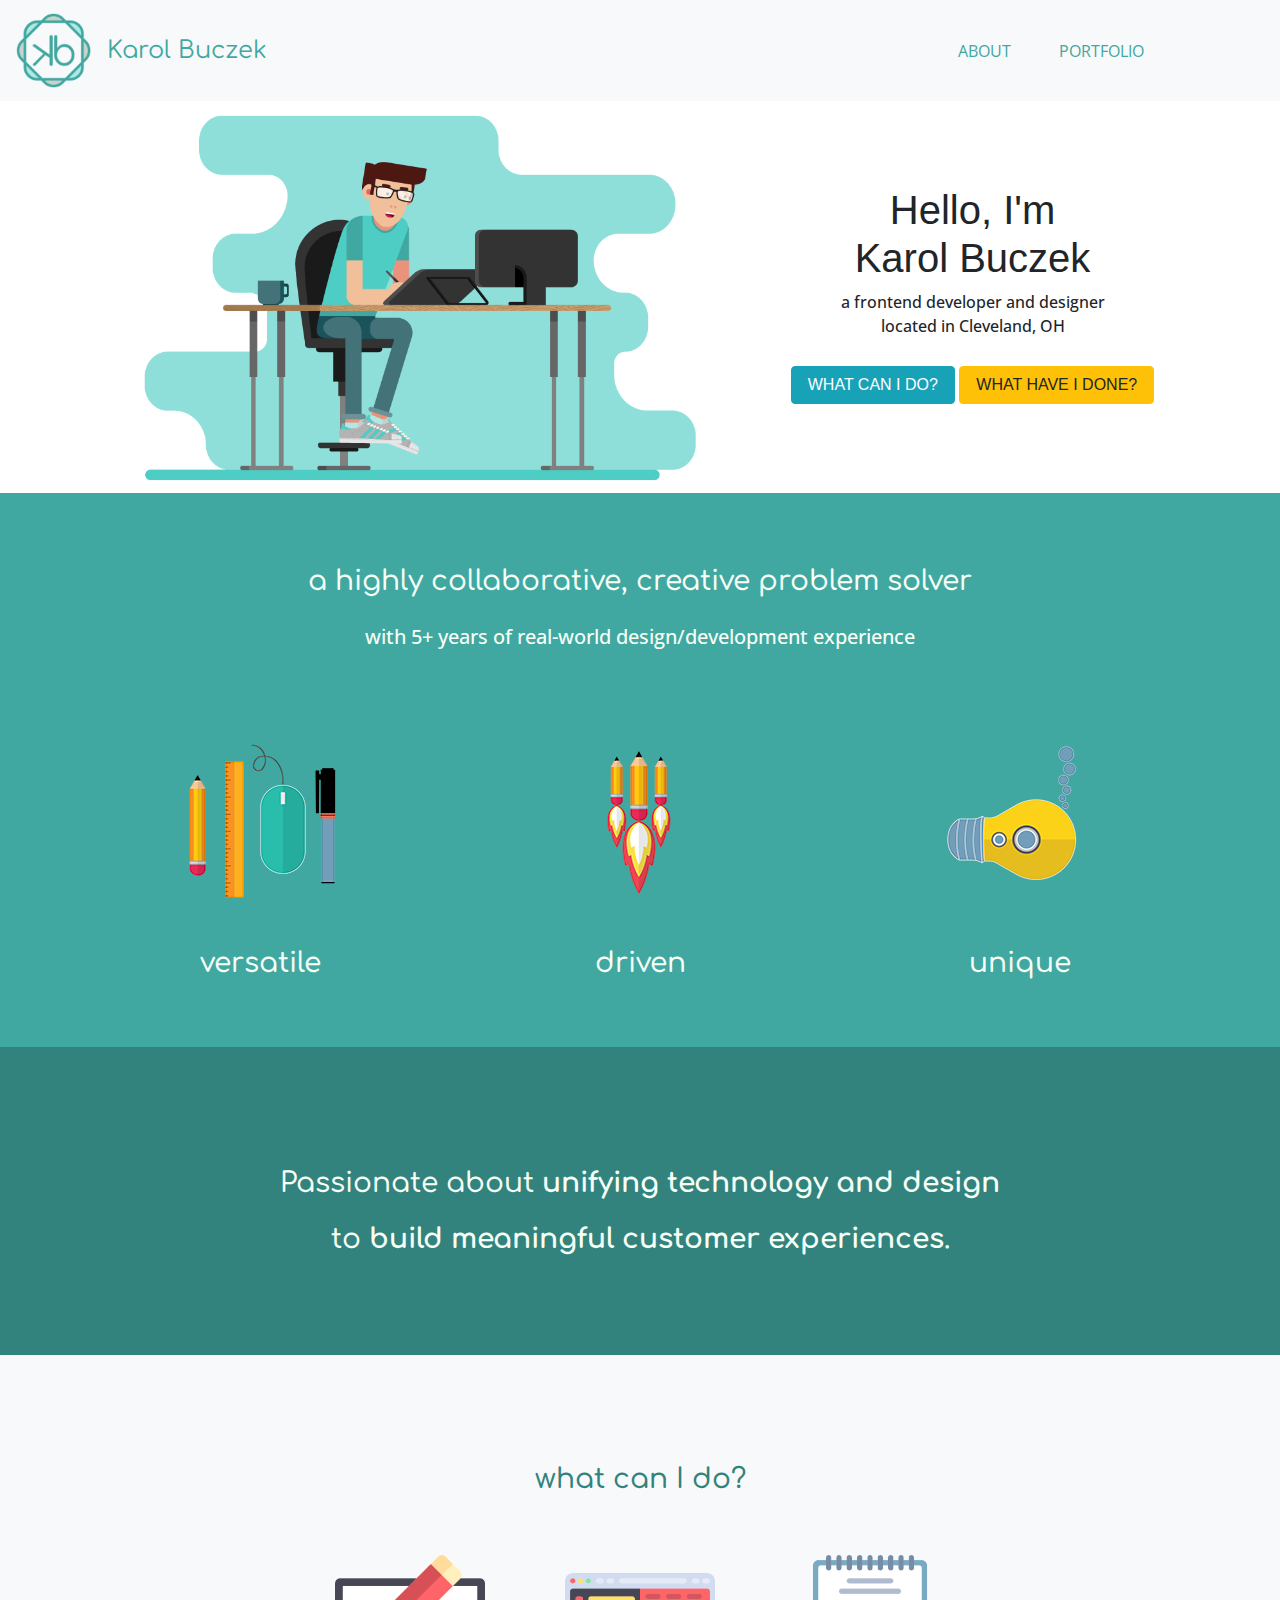
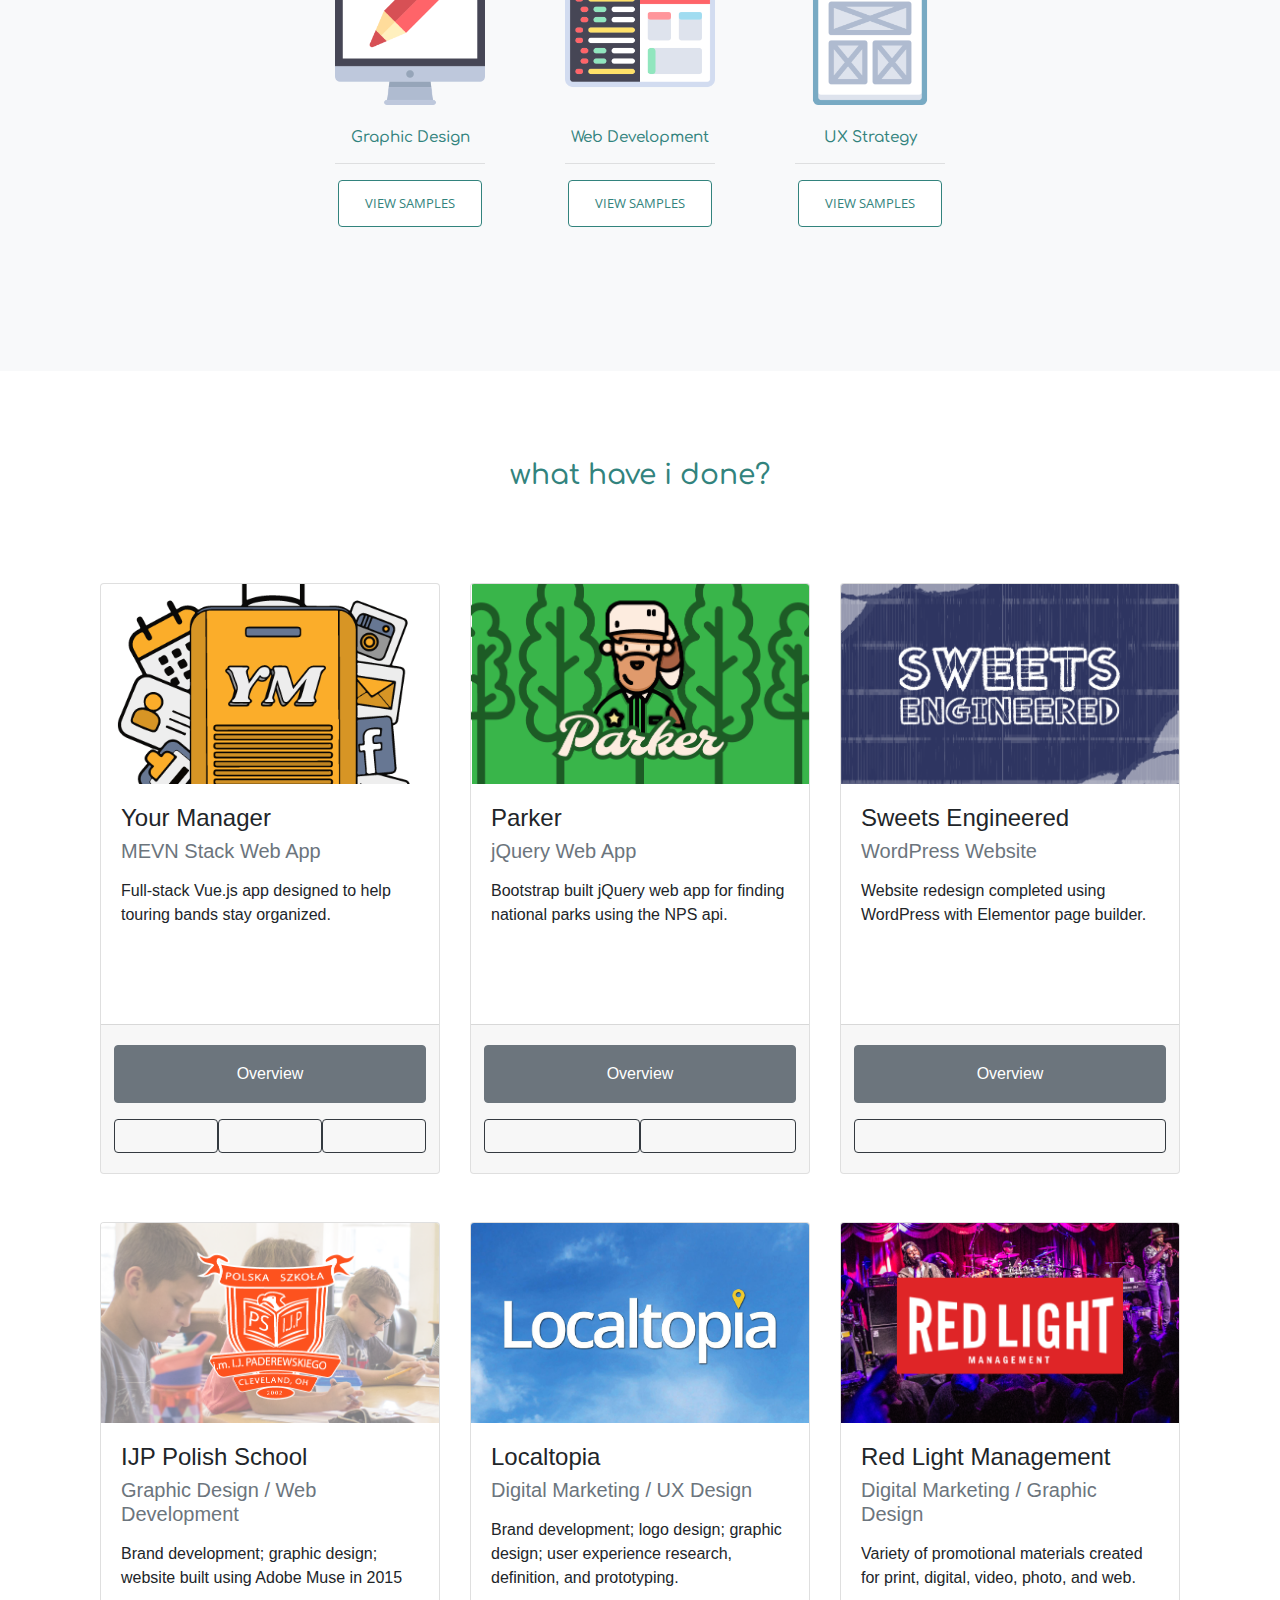
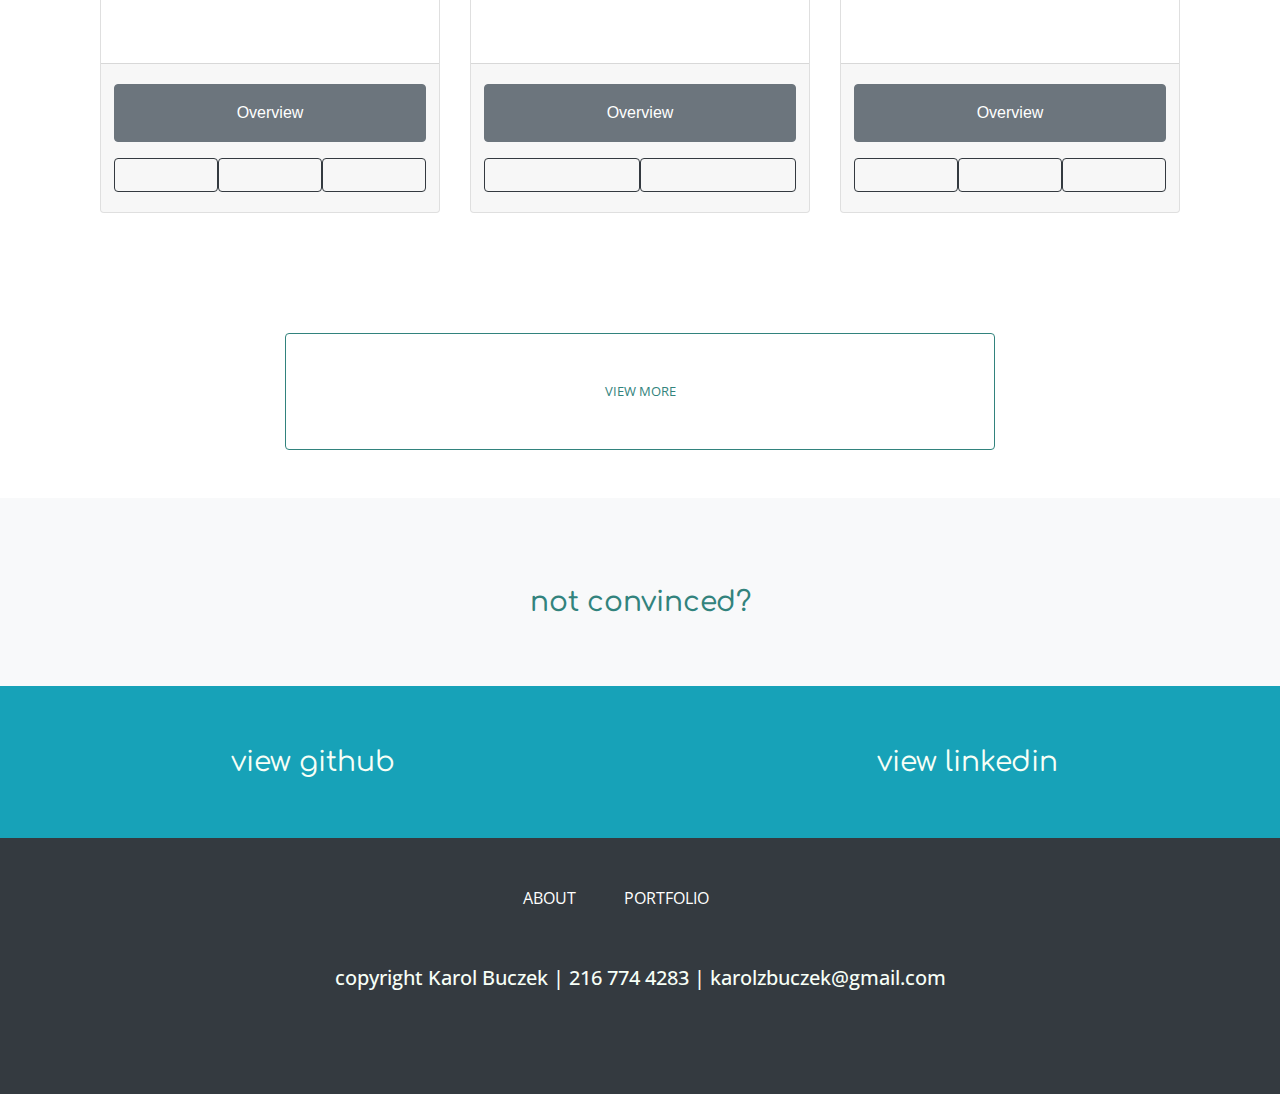
==== index.html @ af19a7b4 "fix-nav-links" ====
<!DOCTYPE html>
<html lang="en">

<head>
    <meta charset="UTF-8">
    <meta name="viewport" content="width=device-width, initial-scale=1.0">
    <meta http-equiv="X-UA-Compatible" content="ie=edge">
    <!-- Bootstrap -->
    <link rel="stylesheet" href="https://stackpath.bootstrapcdn.com/bootstrap/4.3.1/css/bootstrap.min.css">
    <!-- Google Fonts -->
    <link href="https://fonts.googleapis.com/css?family=Comfortaa|Open+Sans" rel="stylesheet">
    <!-- devicon -->
    <link rel="stylesheet" href="https://cdn.rawgit.com/konpa/devicon/df6431e323547add1b4cf45992913f15286456d3/devicon.min.css">
    <!-- fontawesome -->
    <link rel="stylesheet" href="https://use.fontawesome.com/releases/v5.7.2/css/all.css" integrity="sha384-fnmOCqbTlWIlj8LyTjo7mOUStjsKC4pOpQbqyi7RrhN7udi9RwhKkMHpvLbHG9Sr" crossorigin="anonymous">
    <!-- CSS -->
    <link rel="stylesheet" href="style.css">
    <title>Karol Buczek - Frontend Developer and Designer</title>
</head>

<body>

    <nav class="navbar navbar-expand-sm navbar-light bg-light sticky-top">
        <a href="#" class="navi-logo">
            <img class="navbar-brand" src="logo-square-200px.png" style="height:auto; width:75px" alt="Karol Buczek">
        </a>
        <a href="#" class="text-nav-name">Karol Buczek</a>
        <button class="navbar-toggler" type="button" data-toggle="collapse" data-target="#navbarNav" aria-controls="navbarNav"
            aria-expanded="false" aria-label="Toggle navigation">
            <span class="navbar-toggler-icon"></span>
        </button>
        <div class="collapse navbar-collapse" id="navbarNav">
            <ul class="navbar-nav ml-auto mr-4">
                <li class="navi-item">
                    <a class="navi-link" href="#about-hack">ABOUT</a>
                </li>
                <li class="navi-item">
                    <a class="navi-link" href="#portfolio">PORTFOLIO</a>
                </li>
                <!-- <li class="navi-item">
                    <p class="navi-link" data-toggle="modal" data-target="#resumeModal">RESUME</button>
                </li> -->
                <li class="navi-item">
                    <a class="navi-link" href="https://github.com/tallkarol?tab=repositories" target="_blank"><i class="fab fa-github"></i></a>
                </li>
                <li class="navi-item">
                    <a class="navi-link" href="https://www.linkedin.com/in/karolbuczek/" target="_blank"><i class="fab fa-linkedin"></i></a>
                </li>
            </ul>
        </p>
    </nav>

    <!--  -->
    <div class="container">
        <div class="row">
            <div class="col-lg-7 col-md-12 col-sm-12 my-auto">
                <img class="ml-5" src="kb-landing.png" style="height:auto; width:90%;" alt="Karol Buczek Frontend Developer Cleveland">
            </div>
            <div class="col-lg-5 col-md-12 col-sm-12 py-md-3 text-center my-auto">
                <h1 class="txt-comfortaa text-landing-heading">Hello, I'm<br>Karol Buczek</h1>
                <h2 class="text-landing-subheading" style="line-height: 1.5em">
                    a frontend developer and designer<br>located in Cleveland, OH
                </h2>
                <a href="#portfolio" class="btn my-1 px-3 btn-info">WHAT CAN I DO?</a>
                <a id="about-hack" href="#projects" class="btn my-1 px-3 btn-warning">WHAT HAVE I DONE?</a>
            </div>
        </div>
    </div>
    <section id="about">
        <h1 class="text-heading">a highly collaborative, creative problem solver</h1>
        <h2 class="text-subheading" style="color:#f7fff7">with 5+ years of real-world design/development experience</h2>
    </section>
    <section class="pb-5" style="background-color: #40a8a1">
        <div class="container">
            <div class="row">
                <div class="col-lg-4 col-md-6 col-sm-12 text-center">
                    <img src="assets-progressive/versatile.png" class="img-fluid" alt="">
                    <h1 class="text-heading">versatile</h1>
                </div>
                <div class="col-lg-4 col-md-6 col-sm-12 text-center">
                    <img src="assets-progressive/dynamic.png" class="img-fluid" alt="">
                    <h1 class="text-heading">driven</h1>
                </div>
                <div class="col-lg-4 col-md-6 col-sm-12 text-center">
                    <img src="assets-progressive/unique.png" class="img-fluid" alt="">
                    <h1 class="text-heading">unique</h1>
                </div>
            </div>
        </div>
    </section>
    <section id="unify-tech-solve-problems">
        <div class="col-12">
            <h2 class="text-heading" style="line-height: 2em">Passionate about <strong>unifying technology and design</strong><br>to <strong>build meaningful customer experiences</strong>.</h2>
        </div>
    </section>
    <section id="portfolio" class="bg-light">
        <div class="col-12 py-5">
            <h2 class="text-heading pt-5" style="color: #32837d">what can I do?</h2>
            <div class="row text-center mt-5">
                <div class="row mx-auto">
                    <!-- designCard start -->
                    <div class="col-md-4 col-sm-12 text-center mt-auto mb-5 pb-5">
                        <img class="image-col-2" src="icons/186224-web-design/png/computer.png" alt=""><br><br>
                        <h2 class="text-icon-heading" style="color:#32837D">Graphic Design</h2>
                        <hr class="line-under-icon">
                        <button type="button" class="btn button-dark-green" data-toggle="modal" data-target="#graphicDesignModal">
                            VIEW SAMPLES
                        </button>
                        <!-- modal start -->
                        <div class="modal fade" id="graphicDesignModal" tabindex="-1" role="dialog" aria-labelledby="graphicDesignModalTitle"
                            aria-hidden="true">
                            <div class="modal-dialog modal-dialog-centered modal-xl" style="width:100%" role="document">
                                <div class="modal-content">
                                    <nav class="sticky-top">
                                        <div class="modal-header bg-light">
                                            <h5 class="text-heading-modal-dark ml-auto" id="graphicDesignModalLongTitle">
                                                Graphic Design
                                            </h5>
                                            <button type="button" class="close ml-auto" data-dismiss="modal" aria-label="Close">
                                                <span aria-hidden="true">&times;</span>
                                            </button>
                                        </div>
                                    </nav>
                                    <div class="modal-body">
                                        <div class="container">
                                            <div class="row pb-3">
                                                <div class="col-12">
                                                    <h1 class="text-heading-dark">
                                                        Tools of Choice:
                                                    </h1>
                                                    <div class="card-group">
                                                        <div class="col-lg-2 col-md-4 col-sm-4 col-xs-4">
                                                            <img src="icons/050-photoshop.png"
                                                                alt="" class="img-fluid p-3">
                                                        </div>

                                                        <div class="col-lg-2 col-md-4 col-sm-4 col-xs-4">
                                                            <img src="icons/048-illustrator.png"
                                                                alt="" class="img-fluid p-3">
                                                        </div>

                                                        <div class="col-lg-2 col-md-4 col-sm-4 col-xs-4">
                                                            <img src="icons/047-indesign.png"
                                                                alt="" class="img-fluid p-3">
                                                        </div>

                                                        <div class="col-lg-2 col-md-4 col-sm-4 col-xs-4">
                                                            <img src="icons/049-lightroom.png"
                                                                alt="" class="img-fluid p-3">
                                                        </div>

                                                        <div class="col-lg-2 col-md-4 col-sm-4 col-xs-4">
                                                            <img src="icons/040-acrobat.png"
                                                                alt="" class="img-fluid p-3">
                                                        </div>

                                                        <div class="col-lg-2 col-md-4 col-sm-4 col-xs-4">
                                                            <img src="icons/041-muse.png"
                                                                alt="" class="img-fluid p-3">
                                                        </div>

                                                        <div class="col-lg-2 col-md-4 col-sm-4 col-xs-4">
                                                            <img src="icons/044-after-effects.png"
                                                                alt="" class="img-fluid p-3">
                                                        </div>

                                                        <div class="col-lg-2 col-md-4 col-sm-4 col-xs-4">
                                                            <img src="icons/045-premier.png"
                                                                alt="" class="img-fluid p-3">
                                                        </div>

                                                        <div class="col-lg-2 col-md-4 col-sm-4 col-xs-4 my-auto">
                                                            <img src="icons/wacom-logo.png" alt="" class="img-fluid p-3">
                                                        </div>

                                                        <div class="col-lg-2 col-md-4 col-sm-4 col-xs-4 my-auto">
                                                            <img
                                                                src="icons/cinema-4d.jpg" alt="" class="img-fluid p-3">
                                                        </div>

                                                        <div class="col-lg-2 col-md-4 col-sm-4 col-xs-4 my-auto">
                                                            <img
                                                                src="icons/ogp-logo.png" alt="" class="img-fluid p-3">
                                                        </div>

                                                    </div>
                                                </div>
                                            </div>
                                            <div class="row py-5">
                                                <div class="col-12">
                                                    <h1 class="text-heading-dark">Having Done</h1>
                                                </div>
                                                <div class="col-md-3 col-sm-3 col-xs-6">
                                                    <ul>
                                                        <li>logos</li>
                                                        <li>gig posters</li>
                                                    </ul>
                                                </div>
                                                <div class="col-md-3 col-sm-3 col-xs-6">
                                                    <ul>
                                                        <li>advertising</li>
                                                        <li>signage</li>
                                                    </ul>
                                                </div>
                                                <div class="col-md-3 col-sm-3 col-xs-6">
                                                    <ul>
                                                        <li>icons</li>
                                                        <li>characters</li>
                                                    </ul>
                                                </div>
                                                <div class="col-md-3 col-sm-3 col-xs-6">
                                                    <ul>
                                                        <li>artwork</li>
                                                        <li>merchandise</li>
                                                    </ul>
                                                </div>
                                            </div>
                                            <div class="row">
                                                <div class="col-12">
                                                    <a href="assets/comp/freelance-gig-posters-composition.png" target="_blank">
                                                            <img src="assets/comp/freelance-gig-posters-composition.png" style="width:100%">
                                                    </a>
                                                </div>
                                            </div>
                                            <div class="row">
                                                <div class="col-12">
                                                    <a href="assets/comp/rlm-rr-funksgiving-comp.png" target="_blank">
                                                        <img src="assets/comp/rlm-rr-funksgiving-comp.png" style="width:100%"
                                                            alt="">

                                                    </a>
                                                </div>
                                            </div>
                                            <div class="row">
                                                <div class="col-12">
                                                    <a href="assets/comp/freelance-flyers-composition.png" target="_blank">
                                                        <img src="assets/comp/freelance-flyers-composition.png" style="width:100%"
                                                            alt="">

                                                    </a>
                                                </div>
                                            </div>
                                            <div class="row">
                                                <div class="col-12">
                                                    <a href="assets/comp/localtopia-promo-comp.png" target="_blank">
                                                        <img src="assets/comp/localtopia-promo-comp.png" style="width:100%"
                                                            alt="">

                                                    </a>
                                                </div>
                                            </div>
                                            <div class="row">
                                                <div class="col-12">
                                                    <a href="assets/comp/ijp-flyers.png" target="_blank">
                                                        <img src="assets/comp/ijp-flyers.png" style="width:100%" alt="">
                                                    </div>

                                                    </a>
                                            </div>
                                            <div class="row">
                                                <div class="col-12">
                                                    <a href="assets/comp/ijp-fairytale.png" target="_blank">
                                                        <img src="assets/comp/ijp-fairytale.png" style="width:100%" alt="">
                                                    </div>

                                                    </a>
                                            </div>
                                            <div class="row">
                                                <div class="col-12">
                                                    <a href="assets/comp/ijp-night-at-zoo.png" target="_blank">
                                                        <img src="assets/comp/ijp-night-at-zoo.png" style="width:100%" alt="">
                                                    </div>

                                                    </a>
                                            </div>
                                            <div class="row">
                                                <div class="col-12">
                                                    <a href="assets/comp/rr-smm-gotsoultour.png" target="_blank">
                                                        <img src="assets/comp/rr-smm-gotsoultour.png" style="width:100%"
                                                            alt="">

                                                    </a>
                                                </div>
                                            </div>
                                            <div class="row">
                                                <div class="col-12">
                                                    <a href="assets/comp/freelance-logo-design-composition.png" target="_blank">
                                                        <img src="assets/comp/freelance-logo-design-composition.png" style="width:100%"
                                                            alt="">

                                                    </a>
                                                </div>
                                            </div>
                                        </div>
                                    </div>
                                    <div class="modal-footer">
                                        <button type="button" class="btn btn-block btn-danger" data-dismiss="modal">CLOSE</button>
                                    </div>
                                </div>
                            </div>
                        </div>
                        <!-- modal end -->
                    </div>
                    <!-- designCard end -->
                    <!-- webDevCard start -->
                    <div class="col-md-4 col-sm-12 text-center mt-auto mb-5 pb-5">
                        <img class="image-col-2" src="icons/186224-web-design/png/coding.png" alt=""><br><br>
                        <h2 class="text-icon-heading" style="color:#32837D">Web Development</h2>
                        <hr class="line-under-icon">
                        <button type="button" class="btn button-dark-green" data-toggle="modal" data-target="#webDevelopmentModal">
                            VIEW SAMPLES
                        </button>
                        <!-- modal start -->
                        <div class="modal fade" id="webDevelopmentModal" tabindex="-1" role="dialog" aria-labelledby="webDevelopmentModalTitle"
                            aria-hidden="true">
                            <div class="modal-dialog modal-dialog-centered modal-xl" style="width:100%" role="document">
                                <div class="modal-content">
                                    <nav class="sticky-top">
                                        <div class="modal-header bg-light">
                                            <h5 class="text-heading-modal-dark ml-auto" id="webDevelopmentModalLongTitle">
                                                Web Development
                                            </h5>
                                            <button type="button" class="close" data-dismiss="modal" aria-label="Close">
                                                <span aria-hidden="true">&times;</span>
                                            </button>
                                        </div>
                                    </nav>
                                    <div class="modal-body">
                                        <div class="container">
                                            <div class="row">
                                                <div class="col-12">
                                                    <h1 class="text-heading-dark">Experienced in:
                                                    </h1>
                                                    <div class="row py-3">
                                                        <div class="col-lg-1 col-md-0 col-sm-0">
                                                        </div>
                                                        <div class="col-lg-2 col-md-4 col-sm-4">
                                                            <svg viewBox="0 0 128 128" class="m-3">
                                                                <path fill="#E44D26" d="M19.037 113.876l-10.005-112.215h109.936l-10.016 112.198-45.019 12.48z"></path>
                                                                <path fill="#F16529" d="M64 116.8l36.378-10.086 8.559-95.878h-44.937z"></path>
                                                                <path fill="#EBEBEB" d="M64 52.455h-18.212l-1.258-14.094h19.47v-13.762h-34.511l.33 3.692 3.382 37.927h30.799zM64 88.198l-.061.017-15.327-4.14-.979-10.975h-13.817l1.928 21.609 28.193 7.826.063-.017z"></path>
                                                                <path fill="#fff" d="M63.952 52.455v13.763h16.947l-1.597 17.849-15.35 4.143v14.319l28.215-7.82.207-2.325 3.234-36.233.335-3.696h-3.708zM63.952 24.599v13.762h33.244l.276-3.092.628-6.978.329-3.692z"></path>
                                                            </svg>
                                                        </div>

                                                        <div class="col-lg-2 col-md-4 col-sm-4">
                                                            <svg viewBox="0 0 128 128" class="m-3">
                                                                <path fill="#1572B6" d="M18.814 114.123l-10.054-112.771h110.48l-10.064 112.754-45.243 12.543-45.119-12.526z"></path>
                                                                <path fill="#33A9DC" d="M64.001 117.062l36.559-10.136 8.601-96.354h-45.16v106.49z"></path>
                                                                <path fill="#fff" d="M64.001 51.429h18.302l1.264-14.163h-19.566v-13.831h34.681999999999995l-.332 3.711-3.4 38.114h-30.95v-13.831z"></path>
                                                                <path fill="#EBEBEB" d="M64.083 87.349l-.061.018-15.403-4.159-.985-11.031h-13.882l1.937 21.717 28.331 7.863.063-.018v-14.39z"></path>
                                                                <path fill="#fff" d="M81.127 64.675l-1.666 18.522-15.426 4.164v14.39l28.354-7.858.208-2.337 2.406-26.881h-13.876z"></path>
                                                                <path fill="#EBEBEB" d="M64.048 23.435v13.831000000000001h-33.407999999999994l-.277-3.108-.63-7.012-.331-3.711h34.646zM64.001 51.431v13.831000000000001h-15.209l-.277-3.108-.631-7.012-.33-3.711h16.447z"></path>
                                                            </svg>
                                                        </div>

                                                        <div class="col-lg-2 col-md-4 col-sm-4">
                                                            <svg viewBox="0 0 128 128" class="m-3">
                                                                <path fill="#F0DB4F" d="M1.408 1.408h125.184v125.185h-125.184z"></path>
                                                                <path fill="#323330" d="M116.347 96.736c-.917-5.711-4.641-10.508-15.672-14.981-3.832-1.761-8.104-3.022-9.377-5.926-.452-1.69-.512-2.642-.226-3.665.821-3.32 4.784-4.355 7.925-3.403 2.023.678 3.938 2.237 5.093 4.724 5.402-3.498 5.391-3.475 9.163-5.879-1.381-2.141-2.118-3.129-3.022-4.045-3.249-3.629-7.676-5.498-14.756-5.355l-3.688.477c-3.534.893-6.902 2.748-8.877 5.235-5.926 6.724-4.236 18.492 2.975 23.335 7.104 5.332 17.54 6.545 18.873 11.531 1.297 6.104-4.486 8.08-10.234 7.378-4.236-.881-6.592-3.034-9.139-6.949-4.688 2.713-4.688 2.713-9.508 5.485 1.143 2.499 2.344 3.63 4.26 5.795 9.068 9.198 31.76 8.746 35.83-5.176.165-.478 1.261-3.666.38-8.581zm-46.885-37.793h-11.709l-.048 30.272c0 6.438.333 12.34-.714 14.149-1.713 3.558-6.152 3.117-8.175 2.427-2.059-1.012-3.106-2.451-4.319-4.485-.333-.584-.583-1.036-.667-1.071l-9.52 5.83c1.583 3.249 3.915 6.069 6.902 7.901 4.462 2.678 10.459 3.499 16.731 2.059 4.082-1.189 7.604-3.652 9.448-7.401 2.666-4.915 2.094-10.864 2.07-17.444.06-10.735.001-21.468.001-32.237z"></path>
                                                            </svg>
                                                        </div>

                                                        <div class="col-lg-2 col-md-4 col-sm-4">
                                                            <svg viewBox="0 0 128 128" class="m-3">
                                                                <path fill="#5B4282" d="M75.701 65.603c-2.334-.768-5.694-.603-10.08-.603h-17.621v23h18.844c2.944 0 5.012-.315 6.203-.535 2.099-.376 3.854-1.104 5.264-1.982 1.409-.876 2.568-2.205 3.478-3.881.908-1.676 1.363-3.637 1.363-5.83 0-2.568-.658-4.54-1.975-6.436-1.316-1.896-3.141-2.965-5.476-3.733zM73.282 55.087c2.317-.688 4.064-1.89 5.239-3.487 1.176-1.598 1.763-3.631 1.763-6.044 0-2.286-.549-4.314-1.646-6.054s-2.662-2.413-4.699-3.056c-2.037-.641-5.53-.446-10.48-.446h-15.459v20h16.587c4.042 0 6.939-.38 8.695-.913zM126 18.625c0-9.182-7.443-16.625-16.625-16.625h-91.75c-9.182 0-16.625 7.443-16.625 16.625v91.75c0 9.182 7.443 16.625 16.625 16.625h91.75c9.182 0 16.625-7.443 16.625-16.625v-91.75zm-35.447 66.12c-1.362 2.773-3.047 4.911-5.052 6.415-2.006 1.504-4.521 2.78-7.544 3.548-3.022.769-6.728 1.292-11.113 1.292h-27.844v-69h27.42c5.264 0 9.485.609 12.665 2.002 3.181 1.395 5.671 3.497 7.474 6.395 1.801 2.898 2.702 5.907 2.702 9.071 0 2.945-.8 5.708-2.397 8.308-1.598 2.602-4.011 4.694-7.237 6.292 4.166 1.222 7.37 3.304 9.61 6.248 2.24 2.945 3.36 6.422 3.36 10.432 0 3.227-.681 6.225-2.044 8.997z"></path>
                                                            </svg>
                                                        </div>

                                                        <div class="col-lg-2 col-md-4 col-sm-4">
                                                            <svg viewBox="0 0 128 128" class="m-3">
                                                                <path fill-rule="evenodd" clip-rule="evenodd" fill="#494949"
                                                                    d="M64.094 126.224c34.275-.052 62.021-27.933 62.021-62.325 0-33.833-27.618-61.697-60.613-62.286-34.652-.618-63.608 27.5-63.617 61.597-.01 35.079 27.612 63.064 62.209 63.014zm-.101-121.594c32.907-.011 59.126 26.725 59.116 60.28-.011 31.679-26.925 58.18-59.092 58.187-32.771.007-59.125-26.563-59.124-59.608.002-32.193 26.766-58.848 59.1-58.859zM39.157 35.896c.538 1.793-.968 2.417-2.569 2.542-1.685.13-3.369.257-5.325.406 6.456 19.234 12.815 38.183 19.325 57.573.464-.759.655-.973.739-1.223 3.574-10.682 7.168-21.357 10.651-32.069.318-.977.16-2.271-.188-3.275-1.843-5.32-4.051-10.524-5.667-15.908-1.105-3.686-2.571-6.071-6.928-5.644-.742.073-1.648-1.524-2.479-2.349 1.005-.6 2.003-1.704 3.017-1.719 8.872-.135 17.747-.135 26.618.008 1.018.017 2.016 1.15 3.021 1.765-.88.804-1.639 2.01-2.668 2.321-1.651.498-3.482.404-5.458.58 6.463 19.225 12.793 38.057 19.349 57.56 2.931-9.736 5.658-18.676 8.31-27.639 2.366-8.001.956-15.473-3.322-22.52-1.286-2.119-2.866-4.175-3.595-6.486-.828-2.629-1.516-5.622-1.077-8.259.745-4.469 4.174-6.688 8.814-7.113-25.392-23.566-65.294-15.13-79.997 10.475 5.66-.261 11.064-.604 16.472-.678 1.022-.013 2.717.851 2.957 1.652zM49.274 113.867c-.118.345-.125.729-.218 1.302 10.943 3.034 21.675 2.815 32.659-.886l-16.78-45.96c-5.37 15.611-10.52 30.575-15.661 45.544zM40.818 111.789l-25.281-69.35c-11.405 22.278-2.729 56.268 25.281 69.35zM117.246 67.227c.802-10.534-2.832-25.119-5.97-27.125-.35 3.875-.106 8.186-1.218 12.114-2.617 9.255-5.817 18.349-8.899 27.468-3.35 9.912-6.832 19.779-10.257 29.666 16.092-9.539 24.935-23.618 26.344-42.123z"></path>
                                                            </svg>
                                                        </div>
                                                    </div>
                                                    <div class="row py-3">
                                                        <div class="col-12">
                                                            <h1 class="text-heading-dark">Familiar with:
                                                            </h1>
                                                            <div class="row">
                                                                <div class="col-lg-1 col-md-0 col-sm-0">
                                                                </div>
                                                                <div class="col-lg-2 col-md-4 col-sm-4">
                                                                    <svg viewBox="0 0 128 128" class="m-3">
                                                                        <path fill="#0868AC" d="M9.625 32.181c-11.029 15.851-9.656 36.476-1.231 53.32.2.404.41.801.617 1.198l.394.759.246.437.439.786c.262.461.53.92.804 1.379l.459.756c.304.491.615.976.933 1.46l.398.614c.439.655.888 1.309 1.352 1.951l.039.05.228.308c.401.553.814 1.099 1.232 1.639l.464.59c.373.469.752.935 1.138 1.399l.435.52c.518.61 1.047 1.217 1.586 1.812l.033.033.061.068c.527.575 1.066 1.137 1.612 1.699l.517.521c.423.426.853.845 1.287 1.262l.527.5c.58.547 1.166 1.083 1.764 1.607l.028.022.307.262c.527.456 1.063.909 1.603 1.353l.664.529c.441.354.887.702 1.336 1.044l.714.543c.496.365.995.724 1.499 1.075l.546.387.15.107c.478.329.967.646 1.456.963l.63.42c.75.474 1.51.943 2.279 1.396l.63.355c.565.326 1.134.646 1.71.959.312.168.632.327.946.488.407.213.811.429 1.225.636l.283.137.501.242c.641.306 1.287.607 1.94.897l.41.184c.748.327 1.502.641 2.263.941l.551.217c.704.271 1.418.539 2.135.791l.268.093c.787.275 1.581.53 2.381.779l.575.172c.814.245 1.619.538 2.458.693 53.339 9.727 68.833-32.053 68.833-32.053-13.013 16.953-36.111 21.425-57.996 16.446-.829-.187-1.633-.446-2.442-.685l-.609-.185c-.79-.242-1.573-.497-2.352-.765l-.323-.117c-.698-.245-1.387-.504-2.074-.769l-.582-.229c-.752-.297-1.5-.607-2.239-.931l-.447-.198c-.635-.288-1.263-.578-1.889-.879l-.546-.262c-.491-.239-.977-.493-1.461-.743-.324-.171-.654-.332-.975-.51-.592-.317-1.172-.646-1.751-.982l-.591-.33c-.769-.452-1.528-.921-2.28-1.397l-.615-.41c-.545-.351-1.088-.709-1.623-1.079l-.522-.367c-.516-.365-1.027-.734-1.534-1.109l-.679-.514c-.465-.355-.927-.713-1.384-1.082l-.617-.495c-.582-.479-1.156-.959-1.724-1.453l-.189-.159c-.614-.539-1.216-1.092-1.812-1.647l-.511-.491c-.441-.42-.875-.843-1.302-1.277l-.51-.509c-.543-.556-1.076-1.119-1.598-1.69l-.079-.084c-.552-.604-1.092-1.221-1.621-1.844l-.424-.504c-.394-.475-.785-.956-1.167-1.442l-.427-.532c-.459-.596-.908-1.189-1.347-1.794-12.15-16.574-16.516-39.432-6.805-58.204M43.862 18.825c-7.977 11.478-7.543 26.844-1.321 38.983 1.043 2.035 2.216 4.01 3.528 5.889 1.195 1.713 2.52 3.751 4.106 5.127.575.633 1.176 1.251 1.79 1.858l.472.465c.596.578 1.201 1.146 1.828 1.698l.074.064.018.018c.693.608 1.408 1.191 2.135 1.767l.485.378c.729.559 1.472 1.107 2.233 1.631l.065.049c.336.232.678.448 1.019.672l.483.319c.544.349 1.095.689 1.655 1.015l.235.136c.483.278.972.552 1.463.818l.521.271c.339.177.678.358 1.023.53l.155.07c.703.346 1.412.68 2.136.995l.472.194c.579.246 1.164.486 1.75.71l.75.275c.533.198 1.068.378 1.607.559l.727.233c.767.238 1.525.539 2.324.672 41.183 6.823 50.691-24.886 50.691-24.886-8.57 12.343-25.168 18.233-42.879 13.635-.787-.207-1.562-.431-2.333-.674l-.701-.227c-.548-.177-1.092-.365-1.631-.562l-.736-.274c-.592-.228-1.176-.462-1.756-.708l-.473-.2c-.727-.316-1.443-.65-2.148-.999-.363-.177-.72-.364-1.078-.548l-.622-.32c-.458-.248-.914-.506-1.363-.77l-.326-.185c-.558-.325-1.107-.661-1.651-1.008l-.498-.332c-.359-.232-.717-.469-1.069-.707-.759-.524-1.498-1.072-2.226-1.628l-.501-.395c-7.752-6.12-13.898-14.486-16.819-23.971-3.062-9.836-2.402-20.878 2.903-29.84M72.657 8.847c-4.702 6.92-5.164 15.514-1.901 23.156 3.441 8.113 10.491 14.476 18.72 17.495.339.125.679.237 1.022.354l.451.143c.485.152.966.329 1.467.424 22.74 4.394 28.908-11.669 30.549-14.034-5.402 7.779-14.482 9.646-25.623 6.942-.88-.213-1.847-.531-2.695-.832-1.088-.388-2.16-.83-3.201-1.329-1.978-.951-3.864-2.104-5.612-3.424-9.969-7.565-16.162-21.994-9.657-33.745"></path>
                                                                    </svg>
                                                                </div>
                                                                <div class="col-lg-2 col-md-4 col-sm-4">
                                                                    <svg viewBox="0 0 128 128" class="m-3">
                                                                        <path fill="#83CD29" d="M112.771 30.334l-44.097-25.605c-2.781-1.584-6.402-1.584-9.205 0l-44.568 25.605c-2.87 1.651-4.901 4.754-4.901 8.073v51.142c0 3.319 2.084 6.423 4.954 8.083l11.775 6.688c5.628 2.772 7.617 2.772 10.178 2.772 8.333 0 13.093-5.039 13.093-13.828v-50.49c0-.713-.371-1.774-1.071-1.774h-5.623c-.712 0-2.306 1.061-2.306 1.773v50.49c0 3.896-3.524 7.773-10.11 4.48l-12.167-7.013c-.424-.23-.723-.693-.723-1.181v-51.142c0-.482.555-.966.982-1.213l44.424-25.561c.415-.235 1.025-.235 1.439 0l43.882 25.555c.42.253.272.722.272 1.219v51.142c0 .488.183.963-.232 1.198l-44.086 25.576c-.378.227-.847.227-1.261 0l-11.307-6.749c-.341-.198-.746-.269-1.073-.086-3.146 1.783-3.726 2.02-6.677 3.043-.726.253-1.797.692.41 1.929l14.798 8.754c1.417.82 3.027 1.246 4.647 1.246 1.642 0 3.25-.426 4.667-1.246l43.885-25.582c2.87-1.672 4.23-4.764 4.23-8.083v-51.142c0-3.319-1.36-6.414-4.229-8.073zM77.91 81.445c-11.726 0-14.309-3.235-15.17-9.066-.1-.628-.633-1.379-1.272-1.379h-5.731c-.709 0-1.279.86-1.279 1.566 0 7.466 4.059 16.512 23.453 16.512 14.039 0 22.088-5.455 22.088-15.109 0-9.572-6.467-12.084-20.082-13.886-13.762-1.819-15.16-2.738-15.16-5.962 0-2.658 1.184-6.203 11.374-6.203 9.105 0 12.461 1.954 13.842 8.091.118.577.645.991 1.24.991h5.754c.354 0 .692-.143.94-.396.24-.272.367-.613.335-.979-.891-10.568-7.912-15.493-22.112-15.493-12.631 0-20.166 5.334-20.166 14.275 0 9.698 7.497 12.378 19.622 13.577 14.505 1.422 15.633 3.542 15.633 6.395 0 4.955-3.978 7.066-13.309 7.066z"></path>
                                                                    </svg>
                                                                </div>
                                                                <div class="col-lg-2 col-md-4 col-sm-4">
                                                                    <svg viewBox="0 0 128 128" class="m-3">
                                                                        <path d="M126.67,98.44c-4.56,1.16-7.38.05-9.91-3.75-5.68-8.51-11.95-16.63-18-24.9-.78-1.07-1.59-2.12-2.6-3.45C89,76,81.85,85.2,75.14,94.77c-2.4,3.42-4.92,4.91-9.4,3.7L92.66,62.34,67.6,29.71c4.31-.84,7.29-.41,9.93,3.45,5.83,8.52,12.26,16.63,18.67,25.21C102.65,49.82,109,41.7,115,33.26c2.41-3.42,5-4.72,9.33-3.46-3.28,4.35-6.49,8.63-9.72,12.88-4.36,5.73-8.64,11.53-13.16,17.14-1.61,2-1.35,3.3.09,5.19C109.9,76,118.16,87.1,126.67,98.44Z"></path>
                                                                        <path d="M1.33,61.74c.72-3.61,1.2-7.29,2.2-10.83,6-21.43,30.6-30.34,47.5-17.06C60.93,41.64,63.39,52.62,62.9,65H7.1c-.84,22.21,15.15,35.62,35.53,28.78,7.15-2.4,11.36-8,13.47-15,1.07-3.51,2.84-4.06,6.14-3.06-1.69,8.76-5.52,16.08-13.52,20.66-12,6.86-29.13,4.64-38.14-4.89C5.26,85.89,3,78.92,2,71.39c-.15-1.2-.46-2.38-.7-3.57Q1.33,64.78,1.33,61.74ZM7.2,60.25H57.63c-.33-16.06-10.33-27.47-24-27.57C18.63,32.56,7.85,43.7,7.2,60.25Z"></path>
                                                                    </svg>
                                                                </div>
                                                                <div class="col-lg-2 col-md-4 col-sm-4">
                                                                    <svg viewBox="0 0 128 128" class="m-3">
                                                                        <path d="m-2.3125e-8 8.9337 49.854 0.1586 14.167 24.47 14.432-24.47 49.547-0.1577-63.834 110.14zm126.98 0.6374-24.36 0.0207-38.476 66.052-38.453-66.052-24.749-0.0194 63.211 107.89zm-25.149-0.008-22.745 0.16758l-15.053 24.647-14.817-24.647-22.794-0.1679 37.731 64.476zM25.997 9.3929l23.002 0.0087M25.997 9.3929l23.002 0.0087"
                                                                            fill="none"></path>
                                                                        <path d="m25.997 9.3929 23.002 0.0087l15.036 24.958 14.983-24.956 22.982-0.0057-37.85 65.655z"
                                                                            fill="#35495e"></path>
                                                                        <path d="m0.91068 9.5686 25.066-0.1711 38.151 65.658 37.852-65.654 25.11 0.0263-62.966 108.06z"
                                                                            fill="#41b883"></path>
                                                                    </svg>
                                                                </div>
                                                                <div class="col-lg-2 col-md-4 col-sm-4">
                                                                    <svg viewBox="0 0 128 128" class="m-3">
                                                                        <path fill="#00618A" d="M2.001 90.458h4.108v-16.223l6.36 14.143c.75 1.712 1.777 2.317 3.792 2.317s3.003-.605 3.753-2.317l6.36-14.143v16.223h4.108v-16.196c0-1.58-.632-2.345-1.936-2.739-3.121-.974-5.215-.131-6.163 1.976l-6.241 13.958-6.043-13.959c-.909-2.106-3.042-2.949-6.163-1.976-1.304.395-1.936 1.159-1.936 2.739v16.197zM33.899 77.252h4.107v8.938c-.038.485.156 1.625 2.406 1.661 1.148.018 8.862 0 8.934 0v-10.643h4.117c.019 0-.004 14.514-.004 14.574.022 3.58-4.441 4.357-6.499 4.417h-12.972v-2.764c.022 0 12.963.003 12.995-.001 2.645-.279 2.332-1.593 2.331-2.035v-1.078h-8.731c-4.062-.037-6.65-1.81-6.683-3.85-.002-.187.089-9.129-.001-9.219z"></path>
                                                                        <path fill="#E48E00" d="M56.63 90.458h11.812c1.383 0 2.727-.289 3.793-.789 1.777-.816 2.646-1.922 2.646-3.372v-3.002c0-1.185-.987-2.292-2.923-3.028-1.027-.396-2.292-.605-3.517-.605h-4.978c-1.659 0-2.449-.5-2.646-1.606-.039-.132-.039-.237-.039-.369v-1.87c0-.105 0-.211.039-.342.197-.843.632-1.08 2.094-1.212l.395-.026h11.733v-2.738h-11.535c-1.659 0-2.528.105-3.318.342-2.449.764-3.517 1.975-3.517 4.082v2.396c0 1.844 2.095 3.424 5.61 3.793.396.025.79.053 1.185.053h4.267c.158 0 .316 0 .435.025 1.304.105 1.856.343 2.252.816.237.237.315.475.315.737v2.397c0 .289-.197.658-.592.974-.355.316-.948.527-1.738.58l-.435.026h-11.338v2.738zM100.511 85.692c0 2.817 2.094 4.397 6.32 4.714.395.026.79.052 1.185.052h10.706v-2.738h-10.784c-2.41 0-3.318-.606-3.318-2.055v-14.168h-4.108v14.195zM77.503 85.834v-9.765c0-2.48 1.742-3.985 5.186-4.46.356-.053.753-.079 1.108-.079h7.799c.396 0 .752.026 1.147.079 3.444.475 5.187 1.979 5.187 4.46v9.765c0 2.014-.74 3.09-2.445 3.792l4.048 3.653h-4.771l-3.274-2.956-3.296.209h-4.395c-.752 0-1.543-.105-2.414-.343-2.613-.712-3.88-2.085-3.88-4.355zm4.434-.237c0 .132.039.265.079.423.237 1.135 1.307 1.768 2.929 1.768h3.732l-3.428-3.095h4.771l2.989 2.7c.552-.295.914-.743 1.041-1.32.039-.132.039-.264.039-.396v-9.368c0-.105 0-.238-.039-.37-.238-1.056-1.307-1.662-2.89-1.662h-6.216c-1.82 0-3.008.792-3.008 2.032v9.288z"></path>
                                                                        <path fill="#00618A" d="M122.336 66.952c-2.525-.069-4.454.166-6.104.861-.469.198-1.216.203-1.292.79.257.271.297.674.502 1.006.394.637 1.059 1.491 1.652 1.938.647.489 1.315 1.013 2.011 1.437 1.235.754 2.615 1.184 3.806 1.938.701.446 1.397 1.006 2.082 1.509.339.247.565.634 1.006.789v-.071c-.231-.294-.291-.698-.503-1.006l-.934-.934c-.913-1.212-2.071-2.275-3.304-3.159-.982-.705-3.18-1.658-3.59-2.801l-.072-.071c.696-.079 1.512-.331 2.154-.503 1.08-.29 2.045-.215 3.16-.503l1.508-.432v-.286c-.563-.578-.966-1.344-1.58-1.867-1.607-1.369-3.363-2.737-5.17-3.879-1.002-.632-2.241-1.043-3.304-1.579-.356-.181-.984-.274-1.221-.575-.559-.711-.862-1.612-1.293-2.441-.9-1.735-1.786-3.631-2.585-5.458-.544-1.245-.9-2.473-1.579-3.59-3.261-5.361-6.771-8.597-12.208-11.777-1.157-.677-2.55-.943-4.021-1.292l-2.37-.144c-.481-.201-.983-.791-1.436-1.077-1.802-1.138-6.422-3.613-7.756-.358-.842 2.054 1.26 4.058 2.011 5.099.527.73 1.203 1.548 1.58 2.369.248.54.29 1.081.503 1.652.521 1.406.976 2.937 1.651 4.236.341.658.718 1.351 1.149 1.939.264.36.718.52.789 1.077-.443.62-.469 1.584-.718 2.369-1.122 3.539-.699 7.938.934 10.557.501.805 1.681 2.529 3.303 1.867 1.419-.578 1.103-2.369 1.509-3.95.092-.357.035-.621.215-.861v.072l1.293 2.585c.957 1.541 2.654 3.15 4.093 4.237.746.563 1.334 1.538 2.298 1.867v-.073h-.071c-.188-.291-.479-.411-.719-.646-.562-.551-1.187-1.235-1.651-1.867-1.309-1.776-2.465-3.721-3.519-5.745-.503-.966-.94-2.032-1.364-3.016-.164-.379-.162-.953-.502-1.148-.466.72-1.149 1.303-1.509 2.154-.574 1.36-.648 3.019-.861 4.739l-.144.071c-1.001-.241-1.352-1.271-1.724-2.154-.94-2.233-1.115-5.83-.287-8.401.214-.666 1.181-2.761.789-3.376-.187-.613-.804-.967-1.148-1.437-.427-.579-.854-1.341-1.149-2.011-.77-1.741-1.129-3.696-1.938-5.457-.388-.842-1.042-1.693-1.58-2.441-.595-.83-1.262-1.44-1.724-2.442-.164-.356-.387-.927-.144-1.293.077-.247.188-.35.432-.431.416-.321 1.576.107 2.01.287 1.152.479 2.113.934 3.089 1.58.468.311.941.911 1.508 1.077h.646c1.011.232 2.144.071 3.088.358 1.67.508 3.166 1.297 4.524 2.155 4.139 2.614 7.522 6.334 9.838 10.772.372.715.534 1.396.861 2.154.662 1.528 1.496 3.101 2.154 4.596.657 1.491 1.298 2.996 2.227 4.237.488.652 2.374 1.002 3.231 1.364.601.254 1.585.519 2.154.861 1.087.656 2.141 1.437 3.16 2.155.509.362 2.076 1.149 2.154 1.798zM90.237 39.593c-.526-.01-.899.058-1.293.144v.071h.072c.251.517.694.849 1.005 1.293l.719 1.508.071-.071c.445-.313.648-.814.646-1.58-.179-.188-.205-.423-.359-.646-.204-.3-.602-.468-.861-.719z"></path>
                                                                    </svg>
                                                                </div>
                                                            </div>
                                                        </div>
                                                    </div>
                                                </div>
                                            </div>
                                            <div class="row pb-5">
                                                <div class="col-12">
                                                    <h2 class="text-heading-dark">Capable of</h2>
                                                    <ul class="list-group">
                                                        <li class="list-group-item">creating beautiful, functional, and
                                                            dynamic websites</li>
                                                        <li class="list-group-item">implementing redesigns /
                                                            refactoring code for bug fixes</li>
                                                        <li class="list-group-item">optimizing code for performance,
                                                            maintainability, and reusability</li>
                                                        <li class="list-group-item">understanding and modifying full
                                                            stack applications</li>
                                                        <li class="list-group-item">turning ui/ux into code</li>
                                                        <li class="list-group-item">information architecture</li>
                                                        <li class="list-group-item">responsive design</li>
                                                        <li class="list-group-item">version control / issues via git</li>
                                                    </ul>
                                                </div>
                                            </div>
                                            <div class="row">
                                                <div class="col-12">
                                                    <h2 class="text-heading-dark">Samples:</h2>
                                                </div>
                                            </div>
                                            <div class="row mb-5">
                                                <div class="col-md-12 col-sm-12 col-xs-12">
                                                    <h3>Freelance</h3>
                                                    <ul class="list-group">
                                                        <li class="list-group-item">
                                                            <a target="_blank" href="http://www.sweetsengineered.com">Sweets
                                                                Engineered (2018)</a>
                                                        </li>
                                                        <li class="list-group-item">
                                                            <a target="_blank" href="http://www.paderewskischool.com">IJ
                                                                Paderewski Polish Language School (2016)</a>
                                                        </li>
                                                        <li class="list-group-item">
                                                            <a target="_blank" href="https://tallkarol.github.io/cube/">CUBE
                                                                Karaoke Columbus MVP Site (2014)</a>
                                                        </li>
                                                    </ul>
                                                </div>
                                            </div>
                                            <div class="row mb-3">
                                                <div class="col-md-6 col-sm-12 col-xs-12">
                                                    <h3>Your Manager</h3>
                                                    <h4 class="text-subheading-dark text-muted">CWRU Bootcamp<br>MEVN
                                                        Stack</h4>
                                                    <ul class="list-group">
                                                        <li class="list-group-item">
                                                            <a target="_blank" href="https://tallkarol.github.io/ym-presentation-final/">Project
                                                                Overview</a>
                                                        </li>
                                                        <li class="list-group-item">
                                                            <a target="_blank" href="https://your-manager.herokuapp.com/">App
                                                                (Heroku Deployment)</a>
                                                        </li>
                                                        <li class="list-group-item">
                                                            <a target="_blank" href="https://github.com/CWRU-KHAN/your-manager">Github
                                                                Repo</a>
                                                        </li>
                                                    </ul>
                                                </div>
                                                <div class="col-md-6 col-sm-12 col-xs-12">
                                                    <h3>Parker</h3>
                                                    <h4 class="text-subheading-dark text-muted">CWRU Bootcamp<br>HTML/CSS/JS/jQuery</h4>
                                                    <ul class="list-group">
                                                        <li class="list-group-item">
                                                            <a target="_blank" href="https://durmstrang.github.io/Project-1/">Demo</a>
                                                        </li>
                                                        <li class="list-group-item">
                                                            <a target="_blank" href="https://github.com/Durmstrang/Project-1">Github
                                                                Remo</a>
                                                        </li>
                                                    </ul>
                                                </div>
                                            </div>

                                            </ul>
                                        </div>
                                    </div>
                                    <div class="modal-footer">
                                        <button type="button" class="btn btn-block btn-danger" data-dismiss="modal">CLOSE</button>
                                    </div>
                                </div>
                            </div>
                        </div>
                        <!-- modal end -->
                    </div>
                    <!-- webDevCard end -->
                    <!-- uxCard start -->
                    <div class="col-md-4 col-sm-12 text-center mt-auto mb-5 pb-5">
                        <img class="image-col-2" src="icons/186224-web-design/png/notebook.png" alt=""><br><br>
                        <h2 class="text-icon-heading" style="color:#32837D">UX Strategy</h2>
                        <hr class="line-under-icon">
                        <button type="button" class="btn button-dark-green" data-toggle="modal" data-target="#uxDesignModal">
                            VIEW SAMPLES
                        </button>
                        <!-- modal start -->
                        <div class="modal fade" id="uxDesignModal" tabindex="-1" role="dialog" aria-labelledby="uxDesignModalTitle"
                            aria-hidden="true">
                            <div class="modal-dialog modal-dialog-centered modal-xl" style="width:100%" role="document">
                                <div class="modal-content">
                                    <nav class="sticky-top">
                                        <div class="modal-header bg-light">
                                            <h5 class="text-heading-modal-dark ml-auto" id="uxDesignModalLongTitle">
                                                User Experience Design
                                            </h5>
                                            <button type="button" class="close" data-dismiss="modal" aria-label="Close">
                                                <span aria-hidden="true">&times;</span>
                                            </button>
                                        </div>
                                    </nav>
                                    <div class="modal-body">
                                        <div class="container">
                                            <div class="row pb-5">
                                                <div class="col-12">
                                                    <h2 class="text-heading-dark">Capable of</h2>
                                                    <ul class="list-group">
                                                        <li class="list-group-item">helping bring user interfaces to
                                                            life by defining look, feel and function</li>
                                                        <li class="list-group-item">determining and ensuring technical
                                                            feasability of designs</li>
                                                        <li class="list-group-item">conceptualizing innovative
                                                            user-facing features</li>
                                                        <li class="list-group-item">rapid prototyping (lowfi + highfi)</li>
                                                        <li class="list-group-item">product definition / research</li>
                                                        <li class="list-group-item">information architecture</li>
                                                        <li class="list-group-item">creative direction</li>

                                                    </ul>
                                                </div>
                                            </div>
                                            <div class="row">
                                                <div class="col-12">
                                                    <h2 class="text-heading-dark">Samples</h2>
                                                </div>
                                            </div>
                                            <div class="row">
                                                <div class="col-12">
                                                    <a href="https://i.gyazo.com/26802e68629c9744a73f2e15c501a354.gif"
                                                        target="_blank">
                                                        <img src="https://i.gyazo.com/26802e68629c9744a73f2e15c501a354.gif"
                                                            style="width:85%; height: auto" alt="">
                                                    </a>
                                                </div>
                                            </div>
                                            <div class="row">
                                                <div class="col-12">
                                                    <a href="https://tallkarol.github.io/localtopia-ux-demo/u0" class="btn button-dark-green p-5"
                                                        target="_blank">
                                                        <h1 class="text-center">View Localtopia UX Demo</h1>
                                                    </a>
                                                </div>
                                            </div>
                                            <div class="row">
                                                <div class="col-12">
                                                    <a href="assets/comp/localtopia-ux-screens-comp.png" target="_blank">
                                                        <img src="assets/comp/localtopia-ux-screens-comp.png" style="width:100%"
                                                            alt="">
                                                    </a>
                                                </div>
                                            </div>
                                        </div>
                                    </div>
                                    <div class="modal-footer">
                                        <button type="button" class="btn btn-block btn-danger" data-dismiss="modal">CLOSE</button>
                                    </div>
                                </div>
                            </div>
                        </div>
                    </div>
                    <!-- uxCard end -->
                </div>
                <!-- modal end -->
            </div>
        </div>
        </div>
        </div>
    </section>

    <section id="projects">
        <div class="container">
            <div class="col-12 pt-5">
                <h2 class="text-heading" style="color: #32837d">what have i done?</h2>
            </div>
            <div class="card-group py-5">
                    <!-- ymCard start -->
                    <div class="col-lg-4 col-md-4 col-sm-6 col-xs-6 py-4">
                        <div class="card">
                            <img src="assets/proj/ym/ymLuggageIcons.png" alt="" class="card-img-top">
                            <div class="card-body">
                                <h4 class="card-title">Your Manager</h4>
                                <h5 class="card-subtitle pb-3 text-muted">MEVN Stack Web App</h5>
                                <p class="card-text">Full-stack Vue.js app designed to help touring bands stay organized.</p>
                            </div>
                            <div class="card-footer">
                                <div class="row p-2">
                                    <div type="button" data-toggle="modal" data-target="#ymModal" class="btn w-100 btn-secondary p-3" title="YM Project Overview">Overview</div>
                                </div>
                                <div class="row p-2">
                                    <a type="button" href="https://tallkarol.github.io/ym-presentation-final/" class="btn btn-outline-dark p-3" style="width:33.3%" target="_blank" title="YM Product Presentation (HTML)"><i class="fas fa-desktop"></i></a>
                                    <a type="button" href="http://your-manager.herokuapp.com/" class="btn btn-outline-dark p-3" style="width:33.3%" target="_blank" title="YM Web App (Heroku Deployment)"><i class="fas fa-desktop"></i></a>
                                    <a type="button" href="https://github.com/CWRU-KHAN/your-manager" class="btn btn-outline-dark p-3" style="width:33.3%" target="_blank" title="YM Github Repository"><i class="fab fa-github"></i></a>
                                </div>
                            </div>
                        </div>
                    </div>
                    <!-- ymCard end -->
                    <!-- parkerCard start -->
                    <div class="col-lg-4 col-md-4 col-sm-6 col-xs-6 py-4">
                        <div class="card">
                            <img src="assets/proj/parker/parker-square2.png" alt="" class="card-img-top img-fluid">
                            <div class="card-body">
                                <h4 class="card-title">Parker</h4>
                                <h5 class="card-subtitle pb-3 text-muted">jQuery Web App</h5>
                                <p class="card-text">Bootstrap built jQuery web app for finding national parks using the NPS api.</p>
                            </div>
                            <div class="card-footer">
                                <div class="row p-2">
                                    <div type="button" data-toggle="modal" data-target="#parkerModal" class="btn w-100 btn-secondary p-3" title="Parker Project Overview (Modal)">Overview</div>
                                </div>
                                <div class="row p-2">
                                        <a type="button" href="https://durmstrang.github.io/Project-1/" class="btn w-50 btn-outline-dark p-3" target="_blank" title="Parker Web App (Github Pages)"><i class="fas fa-desktop"></i></a>
                                        <a type="button" href="https://github.com/Durmstrang/Project-1" class="btn w-50 btn-outline-dark p-3" target="_blank" title="Parker Github Repository"><i class="fab fa-github"></i></a>
                                </div>
                            </div>
                        </div>
                    </div>
                    <!-- parkerCard end -->
                    <!-- sweetsCard start -->
                    <div class="col-lg-4 col-md-4 col-sm-6 col-xs-6 py-4">
                        <div class="card">
                            <img src="assets/proj/se/se-square.png" alt="" class="card-img-top img-fluid">
                            <div class="card-body">
                                <h4 class="card-title">Sweets Engineered</h4>
                                <h5 class="card-subtitle pb-3 text-muted">WordPress Website</h5>
                                <p class="card-text">Website redesign completed using WordPress with Elementor page builder.</p>
                            </div>
                            <div class="card-footer">
                                <div class="row p-2">
                                    <div type="button" data-toggle="modal" data-target="#sweetsModal" class="btn w-100 btn-secondary p-3" title="Sweets Engineered Project Overview (Modal)">Overview</div>
                                </div>
                                <div class="row p-2">
                                    <a type="button" href="https://www.sweetsengineered.com" target="_blank" class="btn w-100 btn-outline-dark p-3" title="Sweets Engineered Website (WordPress)"><i class="fas fa-desktop" ></i></i></a>
                                </div>
                            </div>
                        </div>
                    </div>
                    <!-- sweetsCard end -->
                    <!-- ijpCard start -->
                    <div class="col-lg-4 col-md-4 col-sm-6 col-xs-6 py-4">
                        <div class="card">
                            <img src="assets/proj/ijp/ijp-square.png" alt="" class="card-img-top img-fluid">
                            <div class="card-body">
                                <h4 class="card-title">IJP Polish School</h4>
                                <h5 class="card-subtitle pb-3 text-muted">Graphic Design / Web Development</h5>
                                <p class="card-text">Brand development; graphic design; website built using Adobe Muse in 2015</p>
                            </div>
                            <div class="card-footer">
                                <div class="row p-2">
                                    <div type="button" data-toggle="modal" data-target="#ijpModal" class="btn w-100 btn-secondary p-3" title="IJP Project Overview (Modal)">Overview</div>
                                </div>
                                <div class="row p-2">
                                    <a type="button" href="http://www.paderewskischool.com" target="_blank" class="btn btn-outline-dark p-3" style="width:33.3%" title="IJP Website (HTML)"><i class="fas fa-desktop"></i></a>
                                    <div type="button" data-toggle="modal" data-target="#ijpDesignModal" class="btn btn-outline-dark p-3" style="width:33.3%"  title="IJP Design Work (Modal)"><i class="fas fa-images"></i></div>
                                    <div type="button" data-toggle="modal" data-target="#ijpPhotoModal" class="btn btn-outline-dark p-3" style="width:33.3%"  title="IJP Photo Work (Modal)"><i class="fas fa-camera-retro"></i></div>
                                </div>
                            </div>
                        </div>
                    </div>
                    <!-- ijpCard end -->
                    <!-- localCard start -->
                    <div class="col-lg-4 col-md-4 col-sm-6 col-xs-6 py-4">
                        <div class="card">
                            <img src="assets/proj/local/local-square.jpg" alt="" class="card-img-top img-fluid">
                            <div class="card-body">
                                <h4 class="card-title">Localtopia</h4>
                                <h5 class="card-subtitle pb-3 text-muted">Digital Marketing / UX Design</h5>
                                <p class="card-text">Brand development; logo design; graphic design; user experience research, definition, and prototyping.</p>
                            </div>
                            <div class="card-footer">
                                <div class="row p-2">
                                    <div type="button" data-toggle="modal" data-target="#localModal" class="btn w-100 btn-secondary p-3" title="Localtopia Project Overview (Modal)">Overview</div>
                                </div>
                                <div class="row p-2">
                                    <a type="button" href="https://tallkarol.github.io/localtopia-ux-demo/u2/wb.html" class="btn w-50 btn-outline-dark p-3" target="_blank" title="Localtopia UX Demo (HTML)"><i class="fas fa-mobile-alt"></i></a>
                                    <div type="button" data-toggle="modal" data-target="#localDesignModal" class="btn w-50 btn-outline-dark p-3" target="_blank" title="Localtopia Photo Work (Modal)"><i class="fas fa-images"></i></div>
                                </div>
                            </div>
                        </div>
                    </div>
                    <!-- localCard end -->
                    <!-- rlmCard start -->
                    <div class="col-lg-4 col-md-4 col-sm-6 col-xs-6 py-4">
                        <div class="card">
                            <img src="assets/proj/rlm/rlm-square.png" alt="" class="card-img-top img-fluid">
                            <div class="card-body">
                                <h4 class="card-title">Red Light Management</h4>
                                <h5 class="card-subtitle pb-3 text-muted">Digital Marketing / Graphic Design</h5>
                                <p class="card-text">Variety of promotional materials created for print, digital, video, photo, and web.</p>
                            </div>
                            <div class="card-footer">
                                <div class="row p-2">
                                    <div type="button" data-toggle="modal" data-target="#rlmModal" class="btn w-100 btn-secondary p-3" title="Red Light Management Internship Overview (Modal)">Overview</div>
                                </div>
                                <div class="row p-2">
                                    <div type="button" data-toggle="modal" data-target="#rlmDesignModal" class="btn btn-outline-dark p-3" style="width:33.3%" title="RLM Design Work (Modal)"><i class="fas fa-images"></i></div>
                                    <div type="button" data-toggle="modal" data-target="#rlmPhotoModal" class="btn btn-outline-dark p-3" style="width:33.3%" title="RLM Photo Work (Modal)"><i class="fas fa-camera-retro"></i></div>
                                    <div type="button" data-toggle="modal" data-target="#rlmVideoModal" class="btn btn-outline-dark p-3" style="width:33.3%" title="RLM Video Work (Modal)"><i class="fas fa-video"></i></div>
                                </div>
                            </div>
                        </div>
                    </div>
                    <!-- rlmCard end -->

                    <!-- additional projects -->
                    <div class="container">
                        <div class="row" id="additionalProjects">
                            <!-- wmCard start -->
                            <div class="col-lg-4 col-md-4 col-sm-6 col-xs-6 py-4 collapse multi-collapse" id="wmCollapse">
                                <div class="card">
                                    <img src="assets/proj/wm/wm-square4.png" alt="" class="card-img-top img-fluid">
                                    <div class="card-body">
                                        <h4 class="card-title">Weird Music</h4>
                                        <h5 class="card-subtitle pb-3 text-muted">Graphic Design / Illustration</h5>
                                        <p class="card-text">Brand development; logo design; and promotional design for print, digital, video, and photo.</p>
                                    </div>
                                    <div class="card-footer">
                                        <div class="row p-2">
                                            <div type="button" data-toggle="modal" data-target="#wmModal" class="btn w-100 btn-secondary p-3" title="Weird Music Project Overview (Modal)">Overview</div>
                                        </div>
                                        <div class="row p-2">
                                            <div type="button" data-toggle="modal" data-target="#wmDesignModal" class="btn w-50 btn-outline-dark p-3" title="Weird Music Design Work (Modal)"><i class="fas fa-images"></i></div>
                                            <div type="button" data-toggle="modal" data-target="#wmPhotoModal" class="btn w-50 btn-outline-dark p-3" title="Weird Music Photo Work (Modal)"><i class="fas fa-camera-retro"></i></div>
                                        </div>
                                    </div>
                                </div>
                            </div>
                            <!-- wmCard end -->
                            <!-- cubeCard start -->
                            <div class="col-lg-4 col-md-4 col-sm-6 col-xs-6 py-4 collapse multi-collapse" id="cubeCollapse">
                                <div class="card">
                                    <img src="assets/proj/cube/cube-square.png" alt="" class="card-img-top img-fluid">
                                    <div class="card-body">
                                        <h4 class="card-title">CUBE Karaoke</h4>
                                        <h5 class="card-subtitle pb-3 text-muted">Digital Marketing / Creative Direction</h5>
                                        <p class="card-text">Lead all marketing strategy and brand development of karaoke lounge startup.</p>
                                    </div>
                                    <div class="card-footer">
                                        <div class="row p-2">
                                            <div type="button" data-toggle="modal" data-target="#cubeModal" class="btn w-100 btn-secondary p-3" title="CUBE Karaoke Project Overview (Modal)">Overview</div>
                                        </div>
                                        <div class="row p-2">
                                            <a type="button" href="https://tallkarol.github.io/cube/" class="btn w-50 btn-outline-dark p-3" target="_blank" title="CUBE Karaoke Columbus MVP Website (HTML)"><i class="fas fa-desktop"></i></a>
                                            <div type="button" data-toggle="modal" data-target="#cubeDesignModal" class="btn w-50 btn-outline-dark p-3" target="_blank" title="CUBE Karaoke Design Work (Modal)"><i class="fas fa-images"></i></div>
                                        </div>
                                    </div>
                                </div>
                            </div>
                            <!-- cubeCard end -->
                            <!-- flCard start -->
                            <div class="col-lg-4 col-md-4 col-sm-6 col-xs-6 py-4 collapse multi-collapse" id="freelanceCollapse">
                                <div class="card">
                                    <img src="assets/proj/fl/fl-square.png" alt="" class="card-img-top img-fluid">
                                    <div class="card-body">
                                        <h4 class="card-title">Misc. Freelance</h4>
                                        <h5 class="card-subtitle pb-3 text-muted">Design / Web Dev / Photo / Video / Marketing</h5>
                                        <p class="card-text">Assorted work I've created over the years; both professionally and for fun.</p>
                                    </div>
                                    <div class="card-footer">
                                        <div class="row p-2">
                                            <div type="button" data-toggle="modal" data-target="#flModal" class="btn w-100 btn-secondary p-3" title="Misc. Freelance Project(s) Overview (Modal)">Overview</div>
                                        </div>
                                        <div class="row p-2">
                                            <div type="button" data-toggle="modal" data-target="#flDesignModal" class="btn btn-outline-dark p-3" style="width:33.3%" title="Misc. Freelance Design Work (Modal)"><i class="fas fa-images"></i></div>
                                            <div type="button" data-toggle="modal" data-target="#flPhotoModal" class="btn btn-outline-dark p-3" style="width:33.3%" title="Misc. Freelance Photo Work (Modal)"><i class="fas fa-camera-retro"></i></div>
                                            <div type="button" data-toggle="modal" data-target="#flVideoModal" class="btn btn-outline-dark p-3" style="width:33.3%" title="Misc. Freelance Video Work (Modal)"><i class="fas fa-video"></i></div>
                                        </div>
                                    </div>
                                </div>
                            </div>
                            <!-- flCard end -->
                        </div>
                    </div>
                </div>
                <!-- view more button -->
                <div class="container">
                    <div class="row py-5">
                        <div class="col-lg-2 col-md-0 col-s-0 col-xs-0"></div>
                        <div class="col-lg-8 col-md-12 col-s-12 col-xs-12">
                            <button type="button" data-toggle="collapse" data-target=".multi-collapse" aria-controls="wmCollapse cubeCollapse freelanceCollapse" aria-expanded="false" class="btn btn-block button-dark-green p-5">VIEW MORE</button>
                        </div>
                        <div class="col-lg-2 col-md-0 col-s-0 col-xs-0"></div>
                    </div>
                </div>
                </div>
            </section>

            <!-- <section class="bg-light pb-5">
                <div class="container">
                    <div class="col-12">
                        <h1 class="text-heading-dark">i turn</h1>
                        <h2 class="text-heading-dark">ideas > concepts > designs > code</h2>
                        <h3 class="text-center">with an emphasis on efficiency and beauty</h3>
                    </div>
                </div>
            </section> -->

            <section class="bg-light p-5">
                <div class="col-12">
                    <h2 class="text-heading-dark" style="line-height: 2em; color: #32837d">
                        not convinced?
                    </h2>
                </div>
            </section>

            <section>
                <div class="row">
                    <a href="https://github.com/tallkarol?tab=repositories" target="_blank" class="text-heading w-50 btn-block btn-info p-5">
                        view github
                    </a>
                    <a href="https://www.linkedin.com/in/karolbuczek/" target="_blank" class="text-heading w-50 btn-block btn-info p-5">
                        view linkedin
                    </a>
                    <!-- <div data-toggle="modal" data-target="#resumeModal" class="text-heading w-50 btn-block btn-secondary p-5">
                        view resume
                    </div> -->
                </div>
            </section>

            <!-- resume modal start -->
            <div class="modal fade" id="resumeModal" tabindex="-1" role="dialog" aria-labelledby="resumeModalTitle" aria-hidden="true">
                <div class="modal-dialog centered">
                    <div class="modal-content">
                        <nav class="sticky-top">
                            <div class="modal-header">
                                <p class="text-heading-modal ml-auto" id="resumeModalTitle">Karol Buczek - Frontend Developer and Designer</p>
                                <button type="button" class="close" data-dismiss="modal" aria-label="Close">
                                    <span aria-hidden="true">&times;</span>
                                </button>
                            </div>
                            
                        </nav>
                    </div>
                </div>
            </div>
            <!-- resume modal end -->

            <!-- PROJECT MODALS START -->
            <!--  -->

                    <!-- parkerOverviewModal start -->
                    <div class="modal fade" id="ymModal" tabindex="-1" role="dialog" aria-labelledby="ymModalTitle" aria-hidden="true">
                        <div class="modal-dialog modal-dialog-centered modal-xl">
                            <div class="modal-content">
                                <nav class="sticky-top">
                                    <div class="modal-header bg-light">
                                        <p class="text-heading-modal ml-auto" id="ymModalTitle">Your Manager - Project Overview</p>
                                        <button type="button" class="close" data-dismiss="modal" aria-label="Close">
                                            <span aria-hidden="true">&times;</span>
                                        </button>
                                    </div>
                                </nav>
                                    <div class="modal-body">
                                        <div class="container">
                                            <div class="row pb-2">
                                                <div class="col-12">
                                                    <img src="assets/proj/ym/ym-proj-header.png" alt="" class="img-fluid">
                                                </div>
                                            </div>
                                            <div class="row py-2">
                                                <div class="col-6">
                                                    <p class="text-modal-heading">Project Type</p>
                                                    <div class="container">
                                                        <p class="text-modal-text">Personal / Group</p>
                                                    </div>
                                                </div>
                                                <div class="col-6">
                                                    <p class="text-modal-heading">Project Date</p>
                                                    <div class="container">
                                                        <p class="text-modal-text">12/2018 - 01/2019</p>
                                                    </div>
                                                </div>
                                            </div>
                                            <div class="row py-2">
                                                <div class="col-12">
                                                    <p class="text-modal-heading">Project Description</p>
                                                    <div class="container">
                                                        <p class="text-modal-text">Your Manager is a full stack Vue.js web app designed to help touring bands stay organized. YM offers event management, group communication and operations optimization; in an effort to help simplify the day to day activities of up-and-coming musical acts.</p>
                                                        <p class="text-modal-text">Built during CWRU Full Stack Web Development Bootcamp.</p>
                                                        <p class="text-modal-text">eam members: Karol Buczek, Nathan Golba, Hayley Hartman, Nate Becker.</p>
                                                    </div>
                                                </div>
                                            </div>
                                            <div class="row py-2">
                                                <div class="col-12">
                                                    <p class="text-modal-heading">Project Responsibilities</p>
                                                    <ul>
                                                        <li class="text-modal-text">conduct user research</li>
                                                        <li class="text-modal-text">define project stakeholders, goals, and deliverables</li>
                                                        <li class="text-modal-text">translate ideas into a project brief</li>
                                                        <li class="text-modal-text">translate project breif into ux concepts</li>
                                                        <li class="text-modal-text">define navigation structure / information architecture</li>
                                                        <li class="text-modal-text">translate ux into code</li>
                                                        <li class="text-modal-text">refactor code for performance and stability</li>
                                                    </ul>
                                                </div>
                                            </div>
                                            <div class="row py-2">
                                                <div class="col-12">
                                                    <p class="text-modal-heading">Functions Performed</p>
                                                    <ul class="list-group">
                                                        <div class="row container">
                                                            <div class="col-6">
                                                                <li class="list-group-item">Graphic Design</li>
                                                                <li class="list-group-item">Illustration</li>
                                                                <li class="list-group-item">UX Design</li>
                                                            </div>
                                                            <div class="col-6">
                                                                <li class="list-group-item">Web Design</li>
                                                                <li class="list-group-item">Web Development</li>
                                                                <li class="list-group-item">Creative Direction</li>
                                                            </div>
                                                        </div>
                                                    </ul>
                                                </div>
                                            </div>
                                            <div class="row py-3">
                                                <div class="col-12">
                                                    <p class="text-modal-heading">Tools/Technologies/Frameworks/Libraries Used:</p>
                                                    <ul class="list-group">
                                                        <div class="row container">
                                                            <div class="col-6">
                                                                <li class="list-group-item">Adobe Photoshop</li>
                                                                <li class="list-group-item">Adobe Illustrator</li>
                                                                <li class="list-group-item">Github</li>
                                                                <li class="list-group-item">HTML</li>
                                                                <li class="list-group-item">CSS</li>
                                                                <li class="list-group-item">JavaScript</li>
                                                            </div>
                                                            <div class="col-6">
                                                                <li class="list-group-item">Vue.js</li>
                                                                <li class="list-group-item">MySQL</li>
                                                                <li class="list-group-item">Node.js</li>
                                                                <li class="list-group-item">Express</li>
                                                                <li class="list-group-item">Bootstrap</li>
                                                            </div>
                                                        </div>
                                                    </ul>
                                                </div>
                                            </div>
                                            <div class="row py-3">
                                                <div class="col-12">
                                                    <p class="text-modal-heading">Screenshots:</p>
                                                    <div class="col-12 text-center pb-3">
                                                        <img class="img-fluid" src="https://i.gyazo.com/95468fb46bf1292c40110a71a1959018.gif" alt="">
                                                    </div>
                                                    <div class="col-12 text-center py-3">
                                                        <img class="img-fluid" src="https://i.gyazo.com/9cf34a86cc7ba1f6ad7e41a4b754ed69.gif" alt="">
                                                    </div>
                                                    <div class="col-12 text-center pt-3">
                                                        <img class="img-fluid" src="https://i.gyazo.com/2b027053134e5bb2bf18456ca00d13a5.gif" alt="">
                                                    </div>
                                                </div>
                                            </div>
                                            <div class="row py-3">
                                                <div class="col-12 my-2">
                                                    <a class="btn btn-block btn-secondary p-5" href="https://tallkarol.github.io/ym-presentation-final/" target="_blank">View Project</a>
                                                </div>
                                            </div>
                                        </div>
                                    </div>
                                    <div class="modal-footer">
                                        <div class="container">
                                            <button type="button" class="btn btn-danger btn-block p-3" data-dismiss="modal">CLOSE</button>
                                        </div>
                                    </div>
                            </div>
                        </div>
                    </div>
                    <!-- parkerModal end -->

                    <!-- parkerOverviewModal start -->
                    <div class="modal fade" id="parkerModal" tabindex="-1" role="dialog" aria-labelledby="parkerModalTitle" aria-hidden="true">
                        <div class="modal-dialog modal-dialog-centered modal-xl">
                            <div class="modal-content">
                                <nav class="sticky-top">
                                    <div class="modal-header bg-light">
                                        <p class="text-heading-modal ml-auto" id="parkerModalTitle">Parker - Project Overview</p>
                                        <button type="button" class="close" data-dismiss="modal" aria-label="Close">
                                            <span aria-hidden="true">&times;</span>
                                        </button>
                                    </div>
                                </nav>
                                    <div class="modal-body">
                                        <div class="container">
                                            <div class="row pb-2">
                                                <div class="col-12">
                                                    <img src="assets/proj/parker/parker-proj-header.png" alt="" class="img-fluid">
                                                </div>
                                            </div>
                                            <div class="row py-2">
                                                <div class="col-6">
                                                    <p class="text-modal-heading">Project Type</p>
                                                    <div class="container">
                                                        <p class="text-modal-text">Personal / Group</p>
                                                    </div>
                                                </div>
                                                <div class="col-6">
                                                    <p class="text-modal-heading">Project Date</p>
                                                    <div class="container">
                                                        <p class="text-modal-text">09/2018</p>
                                                    </div>
                                                </div>
                                            </div>
                                            <div class="row py-2">
                                                <div class="col-12">
                                                    <p class="text-modal-heading">Project Description</p>
                                                    <div class="container">
                                                        <p class="text-modal-text">Parker is a JavaScript web app for finding national parks using the National Park Services API. Built in html/css/js utilizing jQuery and Bootstrap to dynamically generate content based on user inputs; including a Leaflet.js/MapQuest map.</p>
                                                        <p class="text-modal-text">Built during CWRU Full Stack Web Development Bootcamp.</p>
                                                        <p class="text-modal-text">Team members: Karol Buczek, Lauren Santosuosso, Todd Zverloff, and Kayla Himmelberger</p>
                                                    </div>
                                                </div>
                                            </div>
                                            <div class="row py-2">
                                                <div class="col-12">
                                                    <p class="text-modal-heading">Project Responsibilities</p>
                                                    <ul>
                                                        <li class="text-modal-text">translate ideas into ux concepts (information architecture)</li>
                                                        <li class="text-modal-text">translate ux into code</li>
                                                        <li class="text-modal-text">use javascript and jquery to access nps api and create dynamic html content</li>
                                                        <li class="text-modal-text">use leaflet.js to implement a map based on lat, long; centering it based on user input</li>
                                                        <li class="text-modal-text">refactor code for performance and stability</li>
                                                    </ul>
                                                </div>
                                            </div>
                                            <div class="row py-2">
                                                <div class="col-12">
                                                    <p class="text-modal-heading">Functions Performed</p>
                                                    <ul class="list-group">
                                                        <div class="row container">
                                                            <div class="col-6">
                                                                <li class="list-group-item">Graphic Design</li>
                                                                <li class="list-group-item">Illustration</li>
                                                                <li class="list-group-item">UX Design</li>
                                                                <li class="list-group-item">Web Design</li>
                                                            </div>
                                                            <div class="col-6">
                                                                <li class="list-group-item">Web Development</li>
                                                                <li class="list-group-item">Creative Direction</li>
                                                                <li class="list-group-item">Project Management</li>
                                                            </div>
                                                        </div>
                                                    </ul>
                                                </div>
                                            </div>
                                            <div class="row py-3">
                                                <div class="col-12">
                                                    <p class="text-modal-heading">Tools/Technologies/Frameworks/Libraries Used:</p>
                                                    <ul class="list-group">
                                                        <div class="row container">
                                                            <div class="col-6">
                                                                <li class="list-group-item">Adobe Photoshop</li>
                                                                <li class="list-group-item">Adobe Illustrator</li>
                                                                <li class="list-group-item">Github</li>
                                                            </div>
                                                            <div class="col-6">
                                                                <li class="list-group-item">HTML</li>
                                                                <li class="list-group-item">CSS</li>
                                                                <li class="list-group-item">JavaScript</li>
                                                                <li class="list-group-item">jQuery</li>
                                                                <li class="list-group-item">Bootstrap</li>
                                                            </div>
                                                        </div>
                                                    </ul>
                                                </div>
                                            </div>
                                            <div class="row py-3">
                                                <div class="col-12">
                                                    <p class="text-modal-heading">Screenshots:</p>
                                                    <div class="col-12 text-center">
                                                        <img class="img-fluid" src="https://i.gyazo.com/8e8d44f2c30dc6d5df3e4eaca7526b5b.gif" alt="">
                                                    </div>
                                                </div>
                                            </div>
                                            <div class="row py-3">
                                                <div class="col-12 my-2">
                                                    <a class="btn btn-block btn-secondary p-5" href="https://durmstrang.github.io/Project-1/" target="_blank">View Project</a>
                                                </div>
                                            </div>
                                        </div>
                                    </div>
                                    <div class="modal-footer">
                                        <div class="container">
                                            <button type="button" class="btn btn-danger btn-block p-3" data-dismiss="modal">CLOSE</button>
                                        </div>
                                    </div>
                            </div>
                        </div>
                    </div>
                    <!-- parkerModal end -->


                    <!-- sweetsModal start -->
                    <div class="modal fade" id="sweetsModal" tabindex="-1" role="dialog" aria-labelledby="sweetsModalTitle" aria-hidden="true">
                        <div class="modal-dialog modal-dialog-centered modal-xl">
                            <div class="modal-content">
                                <nav class="sticky-top">
                                    <div class="modal-header bg-light">
                                        <p class="text-heading-modal ml-auto" id="sweetsModalTitle">Sweets Engineered - Project Overview</p>
                                        <button type="button" class="close" data-dismiss="modal" aria-label="Close">
                                            <span aria-hidden="true">&times;</span>
                                        </button>
                                    </div>
                                </nav>
                                    <div class="modal-body">
                                        <div class="container">
                                            <div class="row pb-2">
                                                <div class="col-12">
                                                    <img src="assets/proj/se/se-proj-header.png" alt="" class="img-fluid">
                                                </div>
                                            </div>
                                            <div class="row py-2">
                                                <div class="col-6">
                                                    <p class="text-modal-heading">Project Type</p>
                                                    <div class="container">
                                                        <p class="text-modal-text">Professional</p>
                                                    </div>
                                                </div>
                                                <div class="col-6">
                                                    <p class="text-modal-heading">Project Date</p>
                                                    <div class="container">
                                                        <p class="text-modal-text">12/2018</p>
                                                    </div>
                                                </div>
                                            </div>
                                            <div class="row py-2">
                                                <div class="col-12">
                                                    <p class="text-modal-heading">Project Description</p>
                                                    <div class="container">
                                                        <p class="text-modal-text">Lead redesign of website for local home-based bakery business Sweets Engineered, using WordPress and Adobe Creative Suite.</p>
                                                    </div>
                                                </div>
                                            </div>
                                            <div class="row py-2">
                                                <div class="col-12">
                                                    <p class="text-modal-heading">Project Responsibilities</p>
                                                    <ul>
                                                        <li class="text-modal-text">translate ideas into ux concepts (information architecture)</li>
                                                        <li class="text-modal-text">translate ux into WordPress Elementor Page Builder pages</li>
                                                        <li class="text-modal-text">customize Sydney child theme to reflect needed configurations</li>
                                                        <li class="text-modal-text">implement CSS fixes as needed</li>
                                                        <li class="text-modal-text">design content for web</li>
                                                        <li class="text-modal-text">icon design</li>
                                                    </ul>
                                                </div>
                                            </div>
                                            <div class="row py-2">
                                                <div class="col-12">
                                                    <p class="text-modal-heading">Functions Performed</p>
                                                    <ul class="list-group">
                                                        <div class="row container">
                                                            <div class="col-6">
                                                                <li class="list-group-item">Graphic Design</li>
                                                                <li class="list-group-item">Illustration</li>
                                                                <li class="list-group-item">UX Design</li>
                                                                <li class="list-group-item">Web Design</li>
                                                            </div>
                                                            <div class="col-6">
                                                                <li class="list-group-item">Web Development</li>
                                                                <li class="list-group-item">Creative Direction</li>
                                                                <li class="list-group-item">Project Management</li>
                                                            </div>
                                                        </div>
                                                    </ul>
                                                </div>
                                            </div>
                                            <div class="row py-3">
                                                <div class="col-12">
                                                    <p class="text-modal-heading">Tools/Technologies/Frameworks/Libraries Used:</p>
                                                    <ul class="list-group">
                                                        <div class="row container">
                                                            <div class="col-6">
                                                                <li class="list-group-item">Adobe Photoshop</li>
                                                                <li class="list-group-item">Adobe Illustrator</li>
                                                            </div>
                                                            <div class="col-6">
                                                                <li class="list-group-item">CSS</li>
                                                                <li class="list-group-item">WordPress</li>
                                                            </div>
                                                        </div>
                                                    </ul>
                                                </div>
                                            </div>
                                            <div class="row py-3">
                                                <div class="col-12">
                                                    <p class="text-modal-heading">Screenshots:</p>
                                                    <div class="row">
                                                        <div class="col-12">
                                                            <p class="text-modal-text text-center">Web Design / Development</p>
                                                        </div>
                                                        <div class="col-md-6 col-sm-12 col-xs-12 text-center">
                                                            <p class="text-modal-heading">Before</p>
                                                            <video src="https://i.gyazo.com/6e30b3ad1f0a77906c8e45c9a7e082f7.mp4" type="video/mp4" width="100%" height="auto" autoplay controls></video>
                                                        </div>
                                                        <div class="col-md-6 col-sm-12 col-xs-12 text-center">
                                                            <p class="text-modal-heading">After</p>
                                                            <video src="https://i.gyazo.com/17f22554b243a8114c06784c8f805980.mp4" type="video/mp4" width="100%" height="auto" autoplay controls></video>
                                                        </div>
                                                    </div>
                                                </div>
                                            </div>
                                            
                                            <div class="row py-3">
                                                <div class="col-12">
                                                    <p class="text-modal-text text-center">Icon Design</p>
                                                    <img src="assets/proj/se/se-icon-design.png" alt="" class="img-fluid">
                                                </div>
                                            </div><hr>
                                            <div class="row py-3">
                                                <div class="col-12">
                                                    <p class="text-modal-text text-center">Graphic Design</p>
                                                    <img src="assets/proj/se/prelim-brandcard.jpg" alt="" class="img-fluid">
                                                </div>
                                            </div>
                                            <div class="row py-3">
                                                <div class="col-12 my-2">
                                                    <a class="btn btn-block btn-secondary p-5" href="https://www.sweetsengineered.com" target="_blank">View Website</a>
                                                </div>
                                            </div>
                                        </div>
                                        </div>
                                        <div class="modal-footer">
                                            <div class="container">
                                                <button type="button" class="btn btn-danger btn-block p-3" data-dismiss="modal">CLOSE</button>
                                            </div>
                                        </div>
                                </div>
                            </div>
                        </div>
                    </div>
                    <!-- sweetsModal end -->


                    <!-- ijpModal start -->
                    <div class="modal fade" id="ijpModal" tabindex="-1" role="dialog" aria-labelledby="ijpModalTitle" aria-hidden="true">
                        <div class="modal-dialog modal-dialog-centered modal-xl">
                            <div class="modal-content">
                                <nav class="sticky-top">
                                    <div class="modal-header bg-light">
                                        <p class="text-heading-modal ml-auto" id="ijpModalTitle">IJP Polish Language School - Project Overview</p>
                                        <button type="button" class="close" data-dismiss="modal" aria-label="Close">
                                            <span aria-hidden="true">&times;</span>
                                        </button>
                                    </div>
                                </nav>
                                <div class="modal-body">
                                    <div class="container">
                                        <div class="row pb-2">
                                            <div class="col-12">
                                                <img src="assets/proj/ijp/ijp-proj-header.png" alt="" class="img-fluid">
                                            </div>
                                        </div>
                                        <div class="row py-2">
                                            <div class="col-6">
                                                <p class="text-modal-heading">Project Type</p>
                                                <div class="container">
                                                    <p class="text-modal-text">Professional</p>
                                                </div>
                                            </div>
                                            <div class="col-6">
                                                <p class="text-modal-heading">Project Date</p>
                                                <div class="container">
                                                    <p class="text-modal-text">06/2015 - Present</p>
                                                </div>
                                            </div>
                                        </div>
                                        <div class="row py-2">
                                            <div class="col-12">
                                                <p class="text-modal-heading">Project Description</p>
                                                <div class="container">
                                                    <p class="text-modal-text">LLead brand development and creative direction to build IJP enrollment numbers and brand awareness in the Cleveland, OH area. Responsible for creating and maintaining website and social media account(s); as well as designing all branded organizational and promotional material since 2015.</p>
                                                </div>
                                            </div>
                                        </div>
                                        <div class="row py-2">
                                            <div class="col-12">
                                                <p class="text-modal-heading">Project Responsibilities</p>
                                                <ul>
                                                    <li class="text-modal-text">brand identity strategy and design (logo, personality, color scheme, etc.)</li>
                                                    <li class="text-modal-text">strategize and write copy for website redesign</li>
                                                    <li class="text-modal-text">build website in adobe muse</li>
                                                    <li class="text-modal-text">build and manage social media account (facebook)</li>
                                                    <li class="text-modal-text">design content for web</li>
                                                    <li class="text-modal-text">design content for print</li>
                                                    <li class="text-modal-text">event photography</li>
                                                </ul>
                                            </div>
                                        </div>
                                        <div class="row py-2">
                                            <div class="col-12">
                                                <p class="text-modal-heading">Functions Performed</p>
                                                <ul class="list-group">
                                                    <div class="row container">
                                                        <div class="col-6">
                                                            <li class="list-group-item">Graphic Design</li>
                                                            <li class="list-group-item">Illustration</li>
                                                            <li class="list-group-item">UX Design</li>
                                                            <li class="list-group-item">Web Design</li>
                                                        </div>
                                                        <div class="col-6">
                                                            <li class="list-group-item">Creative Direction</li>
                                                            <li class="list-group-item">Project Management</li>
                                                            <li class="list-group-item">Social Media Marketing</li>
                                                        </div>
                                                    </div>
                                                </ul>
                                            </div>
                                        </div>
                                        <div class="row py-3">
                                            <div class="col-12">
                                                <p class="text-modal-heading">Tools/Technologies/Frameworks/Libraries Used:</p>
                                                <ul class="list-group">
                                                    <div class="row container">
                                                        <div class="col-6">
                                                            <li class="list-group-item">Adobe Photoshop</li>
                                                            <li class="list-group-item">Adobe Illustrator</li>
                                                            <li class="list-group-item">Adobe InDesign</li>
                                                            <li class="list-group-item">Adobe Lightroom</li>
                                                        </div>
                                                        <div class="col-6">
                                                            <li class="list-group-item">Adobe Muse</li>
                                                            <li class="list-group-item">Adobe Acrobat</li>
                                                            <li class="list-group-item">Canon</li>
                                                        </div>
                                                    </div>
                                                </ul>
                                            </div>
                                        </div>
                                        <div class="row py-3">
                                            <div class="col-12">
                                                <p class="text-modal-heading">Screenshots:</p>
                                                <div class="row">
                                                    <div class="col-12">
                                                        <p class="text-modal-text text-center">Web Design / Development</p>
                                                    </div>
                                                    <div class="col-12 text-center">
                                                        <a href="http://www.paderewskischool.com" target="_blank" style="border:0">
                                                            <video src="https://i.gyazo.com/43d03386c399cc0ae1efe10b33169cc9.mp4" type="video/mp4" autoplay controls></video>
                                                        </a>
                                                    </div>
                                                </div>
                                            </div>
                                        </div>
                                        
                                        <div class="row py-3">
                                            <div class="col-12 mx-auto">
                                                <p class="text-modal-text text-center">Logo Design</p>
                                                <img src="assets/proj/ijp/ijp-logo-redesign.jpg" alt="" class="img-fluid">
                                            </div>
                                        </div><hr>
                                        <div class="row py-3">
                                            <div class="col-12">
                                                <p class="text-modal-text text-center">Graphic Design</p>
                                                <img src="assets/proj/ijp/ijp-flyers.png" alt="" class="img-fluid">
                                            </div>
                                        </div>
                                        <div class="row py-3">
                                            <div class="col-12">
                                                <p class="text-modal-text text-center">Illustration</p>
                                                <img src="assets/proj/ijp/ijp-night-at-zoo.png" alt="" class="img-fluid">
                                            </div>
                                        </div>
                                        <div class="row py-3">
                                            <div class="col-12">
                                                <p class="text-modal-text text-center">Photography</p>
                                                <div class="row">
                                                    <div class="col-6 p-2">
                                                        <img src="assets/proj/ijp/IMG_5589.jpg" alt="" class="img-fluid">
                                                    </div>
                                                    <div class="col-6 p-2">
                                                        <img src="assets/proj/ijp/IMG_5417.jpg" alt="" class="img-fluid">
                                                    </div>
                                                    <div class="col-6 p-2">
                                                        <img src="assets/proj/ijp/IMG_2514.jpg" alt="" class="img-fluid">
                                                    </div>
                                                    <div class="col-6 p-2">
                                                        <img src="assets/proj/ijp/IMG_0042.jpg" alt="" class="img-fluid">
                                                    </div>
                                                </div>
                                            </div>
                                        </div>
                                        <div class="row py-3">
                                            <div class="col-12 my-2">
                                                <a class="btn btn-block btn-secondary p-5" href="http://www.paderewskischool.com" target="_blank">View Website</a>
                                            </div>
                                        </div>
                                    </div>
                                    </div>
                                    <div class="modal-footer">
                                        <div class="container">
                                            <button type="button" class="btn btn-danger btn-block p-3" data-dismiss="modal">CLOSE</button>
                                        </div>
                                    </div>
                                </div>
                            </div>
                        </div>
                    </div>
                    <!-- ijpModal end -->

                            <!-- ijpDesignModal start -->
                            <div class="modal fade" id="ijpDesignModal" tabindex="-1" role="dialog" aria-labelledby="ijpDesignModalTitle" aria-hidden="true">
                                <div class="modal-dialog modal-dialog-centered modal-xl">
                                    <div class="modal-content">
                                        <nav class="sticky-top">
                                            <div class="modal-header bg-light">
                                                <p class="text-heading-modal ml-auto" id="ijpDesignModalTitle">IJP Polish Language School - Graphic Design</p>
                                                <button type="button" class="close" data-dismiss="modal" aria-label="Close">
                                                    <span aria-hidden="true">&times;</span>
                                                </button>
                                            </div>
                                        </nav>
                                        <div class="modal-body">
                                            <div class="container">
                                                <div class="row py-3">
                                                    <div class="col-12">
                                                        <div class="card-columns">
                                                            <div class="card img-fluid">
                                                                <img src="assets/proj/ijp/design-enrollment1.png" alt="" class="card-img">
                                                            </div>
                                                            <div class="card img-fluid">
                                                                <img src="assets/proj/ijp/design-enrollment2.png" alt="" class="card-img">
                                                            </div>
                                                            <div class="card img-fluid">
                                                                <img src="assets/proj/ijp/design-enrollment3.png" alt="" class="card-img">
                                                            </div>
                                                            <div class="card img-fluid">
                                                                <img src="assets/proj/ijp/design-enrollment4.png" alt="" class="card-img">
                                                            </div>
                                                            <div class="card img-fluid">
                                                                <img src="assets/proj/ijp/design-fbc-2017.png" alt="" class="card-img">
                                                            </div>
                                                            <div class="card img-fluid">
                                                                <img src="assets/proj/ijp/design-handbill.png" alt="" class="card-img">
                                                            </div>
                                                            <div class="card img-fluid">
                                                                <img src="assets/proj/ijp/design-poster-fairytale.png" alt="" class="card-img">
                                                            </div>
                                                            <div class="card img-fluid">
                                                                <img src="assets/proj/ijp/design-poster-mayowka.png" alt="" class="card-img">
                                                            </div>
                                                            <div class="card img-fluid">
                                                                <img src="assets/proj/ijp/design-zoo.png" alt="" class="card-img">
                                                            </div>
                                                            <div class="card img-fluid">
                                                                <img src="assets/proj/ijp/design-dinner.png" alt="" class="card-img">
                                                            </div>
                                                            <div class="card img-fluid">
                                                                <img src="assets/proj/ijp/design-ticket1.png" alt="" class="card-img">
                                                            </div>
                                                            <div class="card img-fluid">
                                                                <img src="assets/proj/ijp/design-ticket2.png" alt="" class="card-img">
                                                            </div>
                                                            <div class="card img-fluid">
                                                                <img src="assets/proj/ijp/bajkowe-tickets3.png" alt="" class="card-img">
                                                            </div>
                                                            <div class="card img-fluid">
                                                                <img src="assets/proj/ijp/bajkowe-tickets4.png" alt="" class="card-img">
                                                            </div>
                                                        </div>
                                                    </div>
                                                </div>
                                            </div>
                                        </div>
                                        <div class="modal-footer">
                                            <div class="container">
                                                <button type="button" class="btn btn-danger btn-block p-3" data-dismiss="modal">CLOSE</button>
                                            </div>
                                        </div>
                                    </div>
                                </div>
                            </div>
                            <!-- ijpDesignModal end -->

                            <!-- ijpPhotoModal start -->
                            <div class="modal fade" id="ijpPhotoModal" tabindex="-1" role="dialog" aria-labelledby="ijpPhotoModalTitle" aria-hidden="true">
                                <div class="modal-dialog modal-dialog-centered modal-xl">
                                    <div class="modal-content">
                                        <nav class="sticky-top">
                                            <div class="modal-header bg-light">
                                                <p class="text-heading-modal ml-auto" id="ijpPhotoModalTitle">IJP Polish Language School - Photography</p>
                                                <button type="button" class="close" data-dismiss="modal" aria-label="Close">
                                                    <span aria-hidden="true">&times;</span>
                                                </button>
                                            </div>
                                        </nav>
                                        <div class="modal-body">
                                            <div class="container">
                                                <div class="row py-3">
                                                    <div class="col-12">
                                                        <div class="row">
                                                            <div class="col-6 p-2">
                                                                <img src="assets/proj/ijp/IMG_0042.jpg" alt="" class="img-fluid">
                                                            </div>
                                                            <div class="col-6 p-2">
                                                                <img src="assets/proj/ijp/IMG_2108.jpg" alt="" class="img-fluid">
                                                            </div>
                                                            <div class="col-6 p-2">
                                                                <img src="assets/proj/ijp/IMG_2141.jpg" alt="" class="img-fluid">
                                                            </div>
                                                            <div class="col-6 p-2">
                                                                <img src="assets/proj/ijp/IMG_2514.jpg" alt="" class="img-fluid">
                                                            </div>
                                                            <div class="col-6 p-2">
                                                                <img src="assets/proj/ijp/IMG_5417.jpg" alt="" class="img-fluid">
                                                            </div>
                                                            <div class="col-6 p-2">
                                                                <img src="assets/proj/ijp/IMG_5589.jpg" alt="" class="img-fluid">
                                                            </div>
                                                            <div class="col-6 p-2">
                                                                <img src="assets/proj/ijp/IMG_5604.jpg" alt="" class="img-fluid">
                                                            </div>
                                                            <div class="col-6 p-2">
                                                                <img src="assets/proj/ijp/IMG_7123.jpg" alt="" class="img-fluid">
                                                            </div>
                                                            <div class="col-6 p-2">
                                                                <img src="assets/proj/ijp/IMG_7235.jpg" alt="" class="img-fluid">
                                                            </div>
                                                            <div class="col-6 p-2">
                                                                <img src="assets/proj/ijp/IMG_7278.jpg" alt="" class="img-fluid">
                                                            </div>
                                                            <div class="col-6 p-2">
                                                                <img src="assets/proj/ijp/IMG_7425.jpg" alt="" class="img-fluid">
                                                            </div>
                                                            <div class="col-6 p-2">
                                                                <img src="assets/proj/ijp/IMG_7475.jpg" alt="" class="img-fluid">
                                                            </div>
                                                        </div>
                                                    </div>
                                                </div>
                                            </div>
                                        </div>
                                        <div class="modal-footer">
                                            <div class="container">
                                                <button type="button" class="btn btn-danger btn-block p-3" data-dismiss="modal">CLOSE</button>
                                            </div>
                                        </div>
                                    </div>
                                </div>
                            </div>
                            <!-- ijpPhotoModal end -->


                    <!-- localModal start -->
                    <div class="modal fade" id="localModal" tabindex="-1" role="dialog" aria-labelledby="localModalTitle" aria-hidden="true">
                        <div class="modal-dialog modal-dialog-centered modal-xl">
                            <div class="modal-content">
                                <nav class="sticky-top">
                                    <div class="modal-header bg-light">
                                        <p class="text-heading-modal ml-auto" id="localModalTitle">Localtopia - Project Overview</p>
                                        <button type="button" class="close" data-dismiss="modal" aria-label="Close">
                                            <span aria-hidden="true">&times;</span>
                                        </button>
                                    </div>
                                </nav>
                                <div class="modal-body">
                                    <div class="container">
                                        <div class="row pb-2">
                                            <div class="col-12">
                                                <img src="assets/proj/local/local-proj-header.png" alt="" class="img-fluid">
                                            </div>
                                        </div>
                                        <div class="row py-2">
                                            <div class="col-6">
                                                <p class="text-modal-heading">Project Type</p>
                                                <div class="container">
                                                    <p class="text-modal-text">Professional</p>
                                                </div>
                                            </div>
                                            <div class="col-6">
                                                <p class="text-modal-heading">Project Date</p>
                                                <div class="container">
                                                    <p class="text-modal-text">11/2014 - 06/2015</p>
                                                </div>
                                            </div>
                                        </div>
                                        <div class="row py-2">
                                            <div class="col-12">
                                                <p class="text-modal-heading">Project Description</p>
                                                <div class="container">
                                                    <p class="text-modal-text">Orchestrated brand redesign. Lead brand development strategy, and creative direction of marketing materials, to educate consumers on the concept of virtual gift cards. Aided in developing standardized operating procedures for new business acquisition and onboarding; as well as employee training for Localtopia staff to utilize new SOP. Facilitated graphic design services for business partners. Designed and developed high fidelity prototype to aid in communication between management and a subcontracted development team.</p>
                                                </div>
                                            </div>
                                        </div>
                                        <div class="row py-2">
                                            <div class="col-12">
                                                <p class="text-modal-heading">Project Responsibilities</p>
                                                <ul>
                                                    <li class="text-modal-text">brand identity strategy and design (logo, personality, color scheme, etc.)</li>
                                                    <li class="text-modal-text">strategize and write copy for marketing materials</li>
                                                    <li class="text-modal-text">consumer education</li>
                                                    <li class="text-modal-text">icon design</li>
                                                    <li class="text-modal-text">turn ideas into ux concepts (information architecture)</li>
                                                    <li class="text-modal-text">turn ux concepts into designs</li>
                                                    <li class="text-modal-text">ensure feasibility of designs</li>
                                                    <li class="text-modal-text">aided in creation of standardized operating procedures for consumer education, employee training, new business acquisition, and new business onboarding</li>
                                                    <li class="text-modal-text">design content for web</li>
                                                    <li class="text-modal-text">design content for print</li>
                                                    <li class="text-modal-text">design content for mobile</li>
                                                </ul>
                                            </div>
                                        </div>
                                        <div class="row py-2">
                                            <div class="col-12">
                                                <p class="text-modal-heading">Functions Performed</p>
                                                <ul class="list-group">
                                                    <div class="row container">
                                                        <div class="col-6">
                                                            <li class="list-group-item">Graphic Design</li>
                                                            <li class="list-group-item">Illustration</li>
                                                            <li class="list-group-item">UX Design</li>
                                                            <li class="list-group-item">Brand Development</li>
                                                        </div>
                                                        <div class="col-6">
                                                            <li class="list-group-item">Creative Direction</li>
                                                            <li class="list-group-item">Marketing Strategy</li>
                                                            <li class="list-group-item">Consumer Education</li>
                                                        </div>
                                                    </div>
                                                </ul>
                                            </div>
                                        </div>
                                        <div class="row py-3">
                                            <div class="col-12">
                                                <p class="text-modal-heading">Tools/Technologies/Frameworks/Libraries Used:</p>
                                                <ul class="list-group">
                                                    <div class="row container">
                                                        <div class="col-6">
                                                            <li class="list-group-item">Adobe Photoshop</li>
                                                            <li class="list-group-item">Adobe Illustrator</li>
                                                        </div>
                                                        <div class="col-6">
                                                            <li class="list-group-item">Adobe Muse</li>
                                                            <li class="list-group-item">Adobe InDesign</li>
                                                        </div>
                                                    </div>
                                                </ul>
                                            </div>
                                        </div>
                                        <div class="row py-3">
                                            <div class="col-12">
                                                <p class="text-modal-heading">Screenshots:</p>
                                                <div class="row py-3">
                                                    <div class="col-12">
                                                        <p class="text-modal-text text-center">Animation / Consumer Education</p>
                                                        <iframe width="100%" height="400" src="https://www.youtube.com/embed/9fRJ1yC24j8" frameborder="0" allow="accelerometer; autoplay; encrypted-media; gyroscope; picture-in-picture" allowfullscreen></iframe>
                                                    </div>
                                                </div>
                                                <div class="row py-3">
                                                    <div class="col-12">
                                                        <p class="text-modal-text text-center">High Fidelity Prototype / UX Demo</p>
                                                    </div>
                                                    <div class="col-12 text-center">
                                                        <a href="https://tallkarol.github.io/localtopia-ux-demo/u2/wb.html" target="_blank" style="border:0">
                                                            <video src="https://i.gyazo.com/397c7ba63f29d6d1cd65f8e3e54657b9.mp4" type="video/mp4" autoplay controls></video>
                                                        </a>
                                                    </div>
                                                </div>
                                                <div class="row py-3">
                                                    <div class="col-12">
                                                        <p class="text-modal-text text-center">UX Design: Screen Design</p>
                                                    </div>
                                                    <div class="col-12 text-center">
                                                        <img src="assets/proj/local/threephones-mylocaltopia.png" alt="" class="img-fluid">
                                                    </div>
                                                    <div class="col-12 text-center">
                                                        <img src="assets/proj/local/threephones-searchmerchants.png" alt="" class="img-fluid">
                                                    </div>
                                                </div>
                                            </div>
                                        </div>
                                        
                                        <div class="row py-3">
                                            <div class="col-12 mx-auto">
                                                <p class="text-modal-text text-center">Logo Design</p>
                                                <div class="row">
                                                    <div class="col-6">
                                                        <p class="text-modal-heading py-2 text-center">
                                                            BEFORE
                                                        </p>
                                                        <img src="assets/proj/local/BEFORE - llocaltopia brand.png" alt="" class="img-fluid">
                                                    </div>
                                                    <div class="col-6">
                                                        <p class="text-modal-heading py-2 text-center">
                                                            AFTER
                                                        </p>
                                                        <img src="assets/proj/local/logo-working.jpg" alt="" class="img-fluid">
                                                    </div>
                                                </div>
                                            </div>
                                        </div><hr>
                                        <div class="row py-3">
                                            <div class="col-12">
                                                <p class="text-modal-text text-center">Graphic Design</p>
                                                <img src="assets/comp/localtopia-promo-comp.png" alt="" class="img-fluid">
                                            </div>
                                        </div>
                                        
                                        <div class="row py-3">
                                            <div class="col-12 my-2">
                                                <a class="btn btn-block btn-secondary p-5" href="https://tallkarol.github.io/localtopia-ux-demo/u2/wb.html" target="_blank">View UX Demo (HTML)</a>
                                            </div>
                                        </div>
                                    </div>
                                </div>
                                <div class="modal-footer">
                                    <div class="container">
                                        <button type="button" class="btn btn-danger btn-block p-3" data-dismiss="modal">CLOSE</button>
                                    </div>
                                </div>
                            </div>
                        </div>
                    </div>
                    <!-- localModal end -->

                            <!-- localDesignModal start -->
                            <div class="modal fade" id="localDesignModal" tabindex="-1" role="dialog" aria-labelledby="localDesignModalTitle" aria-hidden="true">
                                <div class="modal-dialog modal-dialog-centered modal-xl">
                                    <div class="modal-content">
                                        <nav class="sticky-top">
                                            <div class="modal-header bg-light">
                                                <p class="text-heading-modal ml-auto" id="localDesignModalTitle">Localtopia - Graphic Design</p>
                                                <button type="button" class="close" data-dismiss="modal" aria-label="Close">
                                                    <span aria-hidden="true">&times;</span>
                                                </button>
                                            </div>
                                        </nav>
                                        <div class="modal-body">
                                            <div class="container">
                                                <div class="row py-3">
                                                    <div class="col-6 pb-3">
                                                        <img src="assets/proj/local/design/ipad-screen-1.png" alt="" class="img-fluid">
                                                    </div>
                                                    <div class="col-6 pb-3">
                                                        <img src="assets/proj/local/design/ipad-screen-2.png" alt="" class="img-fluid">
                                                    </div>
                                                    <div class="col-6 pb-3">
                                                        <img src="assets/proj/local/design/ipad-screen-3.png" alt="" class="img-fluid">
                                                    </div>
                                                    <div class="col-6 pb-3">
                                                        <img src="assets/proj/local/design/ipad-screen-4.png" alt="" class="img-fluid">
                                                    </div>
                                                    <div class="col-12">
                                                        <div class="card-columns">
                                                            <div class="card img-fluid">
                                                                <img src="assets/proj/local/design/logosky.jpg" alt="" class="card-img">
                                                            </div>
                                                            <div class="card img-fluid">
                                                                <img src="assets/proj/local/design/85x11 prelim.jpg" alt="" class="card-img">
                                                            </div>
                                                            <div class="card img-fluid">
                                                                <img src="assets/proj/local/design/grass-local.jpg" alt="" class="card-img">
                                                            </div>
                                                            <div class="card img-fluid">
                                                                <img src="assets/proj/local/design/white-simple6.jpg" alt="" class="card-img">
                                                            </div>
                                                            <div class="card img-fluid">
                                                                <img src="assets/proj/local/design/menu-insert.jpg" alt="" class="card-img">
                                                            </div>
                                                        </div>
                                                        <div class="col-12">
                                                            <div class="img-fluid">
                                                                <img src="assets/proj/local/design/side-a-preliminary.jpg" alt="" class="card-img">
                                                            </div>
                                                        </div>
                                                        <div class="col-12">
                                                            <div class="img-fluid">
                                                                <img src="assets/proj/local/design/side-b-preliminary.jpg" alt="" class="card-img">
                                                            </div>
                                                        </div>
                                                        <div class="col-12">
                                                            <div class="card img-fluid">
                                                                <img src="assets/proj/local/design/threephones-mylocaltopia.png" alt="" class="card-img">
                                                            </div>
                                                        </div>
                                                        <div class="col-12">
                                                            <div class="card img-fluid">
                                                                <img src="assets/proj/local/design/threephones-searchmerchants.png" alt="" class="card-img">
                                                            </div>
                                                        </div>
                                                        </div>
                                                    </div>
                                                </div>
                                            </div>
                                            <div class="modal-footer">
                                                <div class="container">
                                                    <button type="button" class="btn btn-danger btn-block p-3" data-dismiss="modal">CLOSE</button>
                                                </div>
                                            </div>
                                        </div>
                                    </div>
                                </div>
                            </div>
                            <!-- localDesignModal end -->


                    <!-- rlmModal start -->
                    <div class="modal fade" id="rlmModal" tabindex="-1" role="dialog" aria-labelledby="rlmModalTitle" aria-hidden="true">
                        <div class="modal-dialog modal-dialog-centered modal-xl">
                            <div class="modal-content">
                                <nav class="sticky-top">
                                    <div class="modal-header bg-light">
                                        <p class="text-heading-modal ml-auto" id="rlmModalTitle">Red Light Managment - Internship Overview</p>
                                        <button type="button" class="close" data-dismiss="modal" aria-label="Close">
                                            <span aria-hidden="true">&times;</span>
                                        </button>
                                    </div>
                                </nav>
                                <div class="modal-body">
                                    <div class="container">
                                        <div class="row pb-2">
                                            <div class="col-12">
                                                <img src="assets/proj/rlm/rlm-proj-header.png" alt="" class="img-fluid">
                                            </div>
                                        </div>
                                        <div class="row py-2">
                                            <div class="col-6">
                                                <p class="text-modal-heading">Project Type</p>
                                                <div class="container">
                                                    <p class="text-modal-text">Professional / Internship</p>
                                                </div>
                                            </div>
                                            <div class="col-6">
                                                <p class="text-modal-heading">Project Date</p>
                                                <div class="container">
                                                    <p class="text-modal-text">10/2016 - 04/2018</p>
                                                </div>
                                            </div>
                                        </div>
                                        <div class="row py-2">
                                            <div class="col-12">
                                                <p class="text-modal-heading">Project Description</p>
                                                <div class="container">
                                                    <p class="text-modal-text">Designed a variety of artwork and promotional material (event flyers, admattes, etc.) for musical artists Robert Randolph, Emily King, Cory Henry and Lecrae. Assisted in development of social media marketing strategy for tours; including curating all relevent content for 50+ dates. Video editing work.</p>
                                                </div>
                                            </div>
                                        </div>
                                        <div class="row py-2">
                                            <div class="col-12">
                                                <p class="text-modal-heading">Project Responsibilities</p>
                                                <ul>
                                                    <li class="text-modal-text">design content for web</li>
                                                    <li class="text-modal-text">design content for print</li>
                                                    <li class="text-modal-text">design content for mobile</li>
                                                    <li class="text-modal-text">event photography</li>
                                                    <li class="text-modal-text">social media marketing</li>
                                                </ul>
                                            </div>
                                        </div>
                                        <div class="row py-2">
                                            <div class="col-12">
                                                <p class="text-modal-heading">Functions Performed</p>
                                                <ul class="list-group">
                                                    <div class="row container">
                                                        <div class="col-6">
                                                            <li class="list-group-item">Graphic Design</li>
                                                            <li class="list-group-item">Illustration</li>
                                                            <li class="list-group-item">Social Media Marketing</li>
                                                        </div>
                                                        <div class="col-6">
                                                            <li class="list-group-item">Photography</li>
                                                            <li class="list-group-item">Video Editing</li>
                                                        </div>
                                                    </div>
                                                </ul>
                                            </div>
                                        </div>
                                        <div class="row py-3">
                                            <div class="col-12">
                                                <p class="text-modal-heading">Tools/Technologies/Frameworks/Libraries Used:</p>
                                                <ul class="list-group">
                                                    <div class="row container">
                                                        <div class="col-6">
                                                            <li class="list-group-item">Adobe Photoshop</li>
                                                            <li class="list-group-item">Adobe Illustrator</li>
                                                            <li class="list-group-item">Adobe InDesign</li>
                                                        </div>
                                                        <div class="col-6">
                                                            <li class="list-group-item">Adobe Lightroom</li>
                                                            <li class="list-group-item">Adobe Acrobat</li>
                                                            <li class="list-group-item">Canon</li>
                                                        </div>
                                                    </div>
                                                </ul>
                                            </div>
                                        </div>
                                        <div class="row py-3">
                                            <div class="col-12">
                                                <p class="text-modal-heading">Screenshots:</p>
                                                <div class="row py-3">
                                                    <div class="col-12">
                                                        <p class="text-modal-text text-center">Graphic Design / Illustration / Photography</p>
                                                        <img src="assets/comp/rlm-rr-funksgiving-comp.png" alt="" class="img-fluid">
                                                    </div>
                                                </div>
                                            </div>
                                        </div>
                                        <div class="row py-3">
                                            <div class="col-12 mx-auto">
                                                <p class="text-modal-text text-center">Social Media Marketing / Graphic Design</p>
                                                <div class="col-12 text-center">
                                                    <img src="assets/comp/rr-smm-gotsoultour.png" alt="" class="img-fluid">
                                                </div>
                                            </div>
                                        </div><hr>
                                        <div class="row py-3">
                                            <div class="col-12">
                                                <p class="text-modal-text text-center">Album Artwork</p>
                                                <img src="assets/proj/rlm/design/ch-tia-cover-3000px.jpg" style="height:auto; width:100%;" alt="" class="img-fluid">
                                            </div>
                                        </div>
                                        <div class="row py-3">
                                            <div class="col-12">
                                                <p class="text-modal-text text-center">Merchandise Design</p>
                                                <img src="assets/comp/rlm-ek-shirt.png" alt="" class="img-fluid">
                                            </div>
                                        </div>
                                    </div>
                                </div>
                                <div class="modal-footer">
                                    <div class="container">
                                        <button type="button" class="btn btn-danger btn-block p-3" data-dismiss="modal">CLOSE</button>
                                    </div>
                                </div>
                            </div>
                        </div>
                    </div>
                    <!-- rlmModal end -->

                            <!-- rlmDesignModal start -->
                            <div class="modal fade" id="rlmDesignModal" tabindex="-1" role="dialog" aria-labelledby="rlmDesignModalTitle" aria-hidden="true">
                                <div class="modal-dialog modal-dialog-centered modal-xl">
                                    <div class="modal-content">
                                        <nav class="sticky-top">
                                            <div class="modal-header bg-light">
                                                <p class="text-heading-modal ml-auto" id="rlmDesignModalTitle">Red Light Managment - Graphic Design</p>
                                                <button type="button" class="close" data-dismiss="modal" aria-label="Close">
                                                    <span aria-hidden="true">&times;</span>
                                                </button>
                                            </div>
                                        </nav>
                                        <div class="modal-body">
                                            <div class="container">
                                                <div class="row pb-3">
                                                    <div class="col-6">
                                                        <img src="assets/proj/rlm/design/design-funksgivin.png" alt="" class="img-fluid" style="width:100%;height:auto">
                                                    </div>
                                                    <div class="col-6">
                                                        <img src="assets/proj/rlm/design/rr-stposter-11x17-hires.jpg" alt="" class="img-fluid" style="width:100%;height:auto">
                                                    </div>
                                                </div>
                                                <div class="row py-3">
                                                    <div class="col-4 py-1">
                                                        <img src="assets/proj/rlm/design/rr-st-fb-countdown-0.jpg" alt="" class="img-fluid">
                                                    </div>
                                                    <div class="col-4 py-1">
                                                        <img src="assets/proj/rlm/design/rr-st-fb-countdown-1.jpg" alt="" class="img-fluid">
                                                    </div>
                                                    <div class="col-4 py-1">
                                                        <img src="assets/proj/rlm/design/rr-st-fb-countdown-2.jpg" alt="" class="img-fluid">
                                                    </div>
                                                    <div class="col-4 py-1">
                                                        <img src="assets/proj/rlm/design/rr-st-fb-countdown-3.jpg" alt="" class="img-fluid">
                                                    </div>
                                                    <div class="col-4 py-1">
                                                        <img src="assets/proj/rlm/design/rr-st-fb-countdown-4.jpg" alt="" class="img-fluid">
                                                    </div>
                                                    <div class="col-4 py-1">
                                                        <img src="assets/proj/rlm/design/rr-st-fb-countdown-5.jpg" alt="" class="img-fluid">
                                                    </div>
                                                </div>
                                                <div class="row py-3">
                                                    <div class="col-12">
                                                        <div class="card-columns">
                                                            <div class="card img-fluid">
                                                                <img src="assets/proj/rlm/design/design-rr-merch.jpg" alt="" class="card-img">
                                                            </div>
                                                            <div class="card img-fluid">
                                                                <img src="assets/proj/rlm/design/rr-fbam-7.jpg" alt="" class="card-img">
                                                            </div>
                                                            <div class="card img-fluid">
                                                                <img src="assets/proj/rlm/design/rr-fbam-bblive.jpg" alt="" class="card-img">
                                                            </div>
                                                            <div class="card img-fluid">
                                                                <img src="assets/proj/rlm/design/rr-fbam-chesapeake3.jpg" alt="" class="card-img">
                                                            </div>
                                                            <div class="card img-fluid">
                                                                <img src="assets/proj/rlm/design/rr-fbam-chesapeake4.jpg" alt="" class="card-img">
                                                            </div>
                                                            <div class="card img-fluid">
                                                                <img src="assets/proj/rlm/design/rr-fbam-coverunveiling.jpg" alt="" class="card-img">
                                                            </div>
                                                            <div class="card img-fluid">
                                                                <img src="assets/proj/rlm/design/rr-fbam-redditama.jpg" alt="" class="card-img">
                                                            </div>
                                                            <div class="card img-fluid">
                                                                <img src="assets/proj/rlm/design/rr-fbc-1p5.jpg" alt="" class="card-img">
                                                            </div>
                                                            <div class="card img-fluid">
                                                                <img src="assets/proj/rlm/design/rr-onesheet-winter16-2.jpg" alt="" class="card-img">
                                                            </div>
                                                            <div class="card img-fluid">
                                                                <img src="assets/proj/rlm/design/rr-st-fb-square-u2d420.jpg" alt="" class="card-img">
                                                            </div>
                                                        </div>
                                                    </div>
                                                </div>
                                                <div class="row py-3">
                                                    <div class="col-12">
                                                        <div class="card-columns">
                                                            <div class="card img-fluid">
                                                                <img src="assets/proj/rlm/design/ek-8x11poster-hires.jpg" alt="" class="card-img">
                                                            </div>
                                                            <div class="card img-fluid">
                                                                <img src="assets/proj/rlm/design/ek-st-fbss-horizontal-moretrans.jpg" alt="" class="card-img">
                                                            </div>
                                                            <div class="card img-fluid">
                                                                <img src="assets/proj/rlm/design/ek-st-fbam-april21-sanfran.jpg" alt="" class="card-img">
                                                            </div>
                                                        </div>
                                                    </div>
                                                </div>
                                                <div class="row pt-3">
                                                    <div class="col-12">
                                                        <img src="assets/proj/rlm/design/ek-merch.JPG" alt="" class="img-fluid" style="width:100%;height:auto">
                                                    </div>
                                                </div>
                                            </div>
                                        </div>
                                        <div class="modal-footer">
                                            <div class="container">
                                                <button type="button" class="btn btn-danger btn-block p-3" data-dismiss="modal">CLOSE</button>
                                            </div>
                                        </div>
                                    </div>
                                </div>
                            </div>
                            <!-- rlmDesignModal end -->

                            <!-- rlmPhotoModal start -->
                            <div class="modal fade" id="rlmPhotoModal" tabindex="-1" role="dialog" aria-labelledby="rlmModalPhotoTitle" aria-hidden="true">
                                <div class="modal-dialog modal-dialog-centered modal-xl">
                                    <div class="modal-content">
                                        <nav class="sticky-top">
                                            <div class="modal-header bg-light">
                                                <p class="text-heading-modal ml-auto" id="rlmPhotoModalTitle">Red Light Managment - Photography</p>
                                                <button type="button" class="close" data-dismiss="modal" aria-label="Close">
                                                    <span aria-hidden="true">&times;</span>
                                                </button>
                                            </div>
                                        </nav>
                                        <div class="modal-body">
                                            <div class="container">
                                                <div class="row py-3">
                                                    <div class="col-12">
                                                        <img src="assets/proj/rlm/photo/IMG_7688.png" alt="" class="img-fluid" style="width:100%;height:auto">
                                                    </div>
                                                    <div class="col-12">
                                                        <div class="row">
                                                            <div class="col-6 p-2">
                                                                <img src="assets/proj/rlm/photo/IMG_7761.png" alt="" class="img-fluid">
                                                            </div>
                                                            <div class="col-6 p-2">
                                                                <img src="assets/proj/rlm/photo/IMG_7909.png" alt="" class="img-fluid">
                                                            </div>
                                                            <div class="col-6 p-2">
                                                                <img src="assets/proj/rlm/photo/IMG_7956.png" alt="" class="img-fluid">
                                                            </div>
                                                            <div class="col-6 p-2">
                                                                <img src="assets/proj/rlm/photo/IMG_8113.png" alt="" class="img-fluid">
                                                            </div>
                                                            <div class="col-6 p-2">
                                                                <img src="assets/proj/rlm/photo/IMG_8233.png" alt="" class="img-fluid">
                                                            </div>
                                                            <div class="col-6 p-2">
                                                                <img src="assets/proj/rlm/photo/IMG_8294.png" alt="" class="img-fluid">
                                                            </div>
                                                            <div class="col-6 p-2">
                                                                <img src="assets/proj/rlm/photo/IIMG_8187.png" alt="" class="img-fluid">
                                                            </div>
                                                            <div class="col-6 p-2">
                                                                <img src="assets/proj/rlm/photo/IIMG_8641.png" alt="" class="img-fluid">
                                                            </div>
                                                        </div>
                                                    </div>
                                                    <div class="col-12 py-2">
                                                        <img src="assets/proj/rlm/photo/IIMG_8898.png" alt="" class="img-fluid" style="width:100%;height:auto">
                                                    </div>
                                                </div>
                                            </div>
                                        </div>
                                        <div class="modal-footer">
                                            <div class="container">
                                                <button type="button" class="btn btn-danger btn-block p-3" data-dismiss="modal">CLOSE</button>
                                            </div>
                                        </div>
                                    </div>
                                </div>
                            </div>
                            <!-- rlmPhotoModal end -->

                            <!-- rlmVideoModal start -->
                            <div class="modal fade" id="rlmVideoModal" tabindex="-1" role="dialog" aria-labelledby="rlmVideoModalTitle" aria-hidden="true">
                                <div class="modal-dialog modal-dialog-centered modal-xl">
                                    <div class="modal-content">
                                        <nav class="sticky-top">
                                            <div class="modal-header bg-light">
                                                <p class="text-heading-modal ml-auto" id="rlmVideoModalTitle">Red Light Managment - Videography</p>
                                                <button type="button" class="close" data-dismiss="modal" aria-label="Close">
                                                    <span aria-hidden="true">&times;</span>
                                                </button>
                                            </div>
                                        </nav>
                                        <div class="modal-body">
                                            <div class="container">
                                                <div class="col-12 pb-3 text-center">
                                                    <iframe width="100%" height="600" src="https://www.youtube.com/embed/l-ygOiXMGSY" frameborder="0" allow="accelerometer; autoplay; encrypted-media; gyroscope; picture-in-picture" allowfullscreen></iframe>
                                                </div>
                                                <div class="row py-3">
                                                    <div class="col-4 text-center">
                                                        <iframe width="100%" height="400" src="https://www.youtube.com/embed/-0sU4zEFdGM" frameborder="0" allow="accelerometer; autoplay; encrypted-media; gyroscope; picture-in-picture" allowfullscreen></iframe>
                                                    </div>
                                                    <div class="col-4 text-center">
                                                        <iframe width="100%" height="400" src="https://www.youtube.com/embed/hTYMyh2kHAo" frameborder="0" allow="accelerometer; autoplay; encrypted-media; gyroscope; picture-in-picture" allowfullscreen></iframe>
                                                    </div>
                                                    <div class="col-4 text-center">
                                                        <iframe width="100%" height="400" src="https://www.youtube.com/embed/6cuvrH1g1kw" frameborder="0" allow="accelerometer; autoplay; encrypted-media; gyroscope; picture-in-picture" allowfullscreen></iframe>
                                                    </div>
                                                </div>
                                                <div class="row pt-3">
                                                    <div class="col-6">
                                                        <iframe width="100%" height="400" src="https://www.youtube.com/embed/vpnNGVHqJqY" frameborder="0" allow="accelerometer; autoplay; encrypted-media; gyroscope; picture-in-picture" allowfullscreen></iframe>
                                                    </div>
                                                    <div class="col-6">
                                                        <iframe width="100%" height="400" src="https://www.youtube.com/embed/Q4WzkaHjlNo" frameborder="0" allow="accelerometer; autoplay; encrypted-media; gyroscope; picture-in-picture" allowfullscreen></iframe>
                                                    </div>
                                                </div>

                                            </div>
                                        </div>
                                        <div class="modal-footer">
                                            <div class="container">
                                                <button type="button" class="btn btn-danger btn-block p-3" data-dismiss="modal">CLOSE</button>
                                            </div>
                                        </div>
                                    </div>
                                </div>
                            </div>
                            <!-- rlmModal end -->


                    <!-- wmModal start -->
                    <div class="modal fade" id="wmModal" tabindex="-1" role="dialog" aria-labelledby="wmModalTitle" aria-hidden="true">
                        <div class="modal-dialog modal-dialog-centered modal-xl">
                            <div class="modal-content">
                                <nav class="sticky-top">
                                    <div class="modal-header bg-light">
                                        <p class="text-heading-modal ml-auto" id="wmModalTitle">Weird Music - Project Overview</p>
                                        <button type="button" class="close" data-dismiss="modal" aria-label="Close">
                                            <span aria-hidden="true">&times;</span>
                                        </button>
                                    </div>
                                </nav>
                                <div class="modal-body">
                                    <div class="container">
                                        <div class="row pb-2">
                                            <div class="col-12">
                                                <img src="assets/proj/wm/wm-proj-header.png" alt="" class="img-fluid">
                                            </div>
                                        </div>
                                        <div class="row py-2">
                                            <div class="col-6">
                                                <p class="text-modal-heading">Project Type</p>
                                                <div class="container">
                                                    <p class="text-modal-text">Professional</p>
                                                </div>
                                            </div>
                                            <div class="col-6">
                                                <p class="text-modal-heading">Project Date</p>
                                                <div class="container">
                                                    <p class="text-modal-text">02/2016 - current</p>
                                                </div>
                                            </div>
                                        </div>
                                        <div class="row py-2">
                                            <div class="col-12">
                                                <p class="text-modal-heading">Project Description</p>
                                                <div class="container">
                                                    <p class="text-modal-text">Designed a variety of artwork and promotional material (flyers, handbills, banners, admattes, etc.) for music and art related events in the Columbus, OH area. Shot and edited music events with an eye on creating promotional content to further brand awareness on social media platforms. Aided in brand development strategy and social media marketing.</p>
                                                </div>
                                            </div>
                                        </div>
                                        <div class="row py-2">
                                            <div class="col-12">
                                                <p class="text-modal-heading">Project Responsibilities</p>
                                                <ul>
                                                    <li class="text-modal-text">brand identity design (logo, personality, color scheme, etc.)</li>
                                                    <li class="text-modal-text">strategize and write copy for marketing materials</li>
                                                    <li class="text-modal-text">design content for web</li>
                                                    <li class="text-modal-text">design content for print</li>
                                                    <li class="text-modal-text">design content for mobile</li>
                                                    <li class="text-modal-text">event photography</li>
                                                    <li class="text-modal-text">social media marketing</li>
                                                </ul>
                                            </div>
                                        </div>
                                        <div class="row py-2">
                                            <div class="col-12">
                                                <p class="text-modal-heading">Functions Performed</p>
                                                <ul class="list-group">
                                                    <div class="row container">
                                                        <div class="col-6">
                                                            <li class="list-group-item">Graphic Design</li>
                                                            <li class="list-group-item">Illustration</li>
                                                            <li class="list-group-item">Social Media Marketing</li>
                                                        </div>
                                                        <div class="col-6">
                                                            <li class="list-group-item">Brand Development</li>
                                                            <li class="list-group-item">Photography</li>
                                                            <li class="list-group-item">Videography</li>
                                                        </div>
                                                    </div>
                                                </ul>
                                            </div>
                                        </div>
                                        <div class="row py-3">
                                            <div class="col-12">
                                                <p class="text-modal-heading">Tools/Technologies/Frameworks/Libraries Used:</p>
                                                <ul class="list-group">
                                                    <div class="row container">
                                                        <div class="col-6">
                                                            <li class="list-group-item">Adobe Photoshop</li>
                                                            <li class="list-group-item">Adobe Illustrator</li>
                                                            <li class="list-group-item">Adobe InDesign</li>
                                                        </div>
                                                        <div class="col-6">
                                                            <li class="list-group-item">Adobe Lightroom</li>
                                                            <li class="list-group-item">Canon</li>
                                                        </div>
                                                    </div>
                                                </ul>
                                            </div>
                                        </div>
                                        <div class="row py-3">
                                            <div class="col-12">
                                                <p class="text-modal-heading">Screenshots:</p>
                                                <div class="row py-3">
                                                    <div class="col-12 text-center py-3" style="max-height:500px">
                                                        <p class="text-modal-text text-center">Logo Design</p>
                                                        <img src="assets/proj/wm/weird music logo-6000px.png" alt="" style="height:100%;width:auto" class="img-fluid text">
                                                    </div>
                                                </div>
                                                <div class="row py-3">
                                                    <div class="col-12">
                                                        <p class="text-modal-text text-center">Graphic Design / Illustration</p>
                                                        <img src="assets/comp/freelance-gig-posters-composition.png" alt="" class="img-fluid">
                                                    </div>
                                                </div>
                                            </div>
                                        </div>
                                        <div class="row py-3">
                                            <div class="col-12 mx-auto">
                                                <p class="text-modal-text text-center">Social Media Marketing / Graphic Design</p>
                                                <div class="row">
                                                    <div class="col-6">
                                                        <img src="assets/proj/wm/design/package/11x17-wwjune-04.png" alt="" class="img-fluid" style="width:100%;height:auto">
                                                    </div>
                                                    <div class="col-6">
                                                        <div class="row">
                                                            <img src="assets/proj/wm/design/package/wwjune-fbc-01.png" alt="" class="img-fluid p-1">
                                                        </div>
                                                        <div class="row">
                                                            <img src="assets/proj/wm/design/package/wwjune-fbc-02.png" alt="" class="img-fluid p-1">
                                                        </div>
                                                        <div class="row">
                                                            <img src="assets/proj/wm/design/package/wwjune-fbc-03.png" alt="" class="img-fluid p-1">
                                                        </div>
                                                        <div class="row">
                                                            <img src="assets/proj/wm/design/package/wwjune-fbc-04.png" alt="" class="img-fluid p-1">
                                                        </div>
                                                    </div>
                                                </div>
                                                </div>
                                            </div>
                                        </div><hr>
                                        <div class="row py-3">
                                            <div class="col-12">
                                                <p class="text-modal-text text-center">Photography</p>
                                                <div class="row">
                                                    <div class="col-4">
                                                        <img src="assets/proj/wm/photo/IMG_9337.jpg" style="height:auto; width:100%;" alt="" class="img-fluid">
                                                    </div>
                                                    <div class="col-4">
                                                        <img src="assets/proj/wm/photo/182A9531.jpg" style="height:auto; width:100%;" alt="" class="img-fluid">
                                                    </div>
                                                    <div class="col-4">
                                                        <img src="assets/proj/wm/photo/182A4820.jpg" style="height:auto; width:100%;" alt="" class="img-fluid">
                                                    </div>
                                                </div>
                                            </div>
                                        </div>
                                    </div>
                                    <div class="modal-footer">
                                        <div class="container">
                                            <button type="button" class="btn btn-danger btn-block p-3" data-dismiss="modal">CLOSE</button>
                                        </div>
                                    </div>
                                </div>
                            </div>
                        </div>
                    </div>
                    <!-- wmModal end -->

                            <!-- wmDesignModal start -->
                            <div class="modal fade" id="wmDesignModal" tabindex="-1" role="dialog" aria-labelledby="wmDesignModalTitle" aria-hidden="true">
                                <div class="modal-dialog modal-dialog-centered modal-xl">
                                    <div class="modal-content">
                                        <nav class="sticky-top">
                                            <div class="modal-header bg-light">
                                                <p class="text-heading-modal ml-auto" id="wmDesignModalTitle">Weird Music - Illustration / Graphic Design</p>
                                                <button type="button" class="close" data-dismiss="modal" aria-label="Close">
                                                    <span aria-hidden="true">&times;</span>
                                                </button>
                                            </div>
                                        </nav>
                                        <div class="modal-body">
                                            <div class="container">
                                                <div class="row py-3">
                                                    <div class="col-12">
                                                        <div class="card-columns">
                                                            <div class="card img-fluid">
                                                                <img src="assets/proj/wm/design/2015-09-SD2.png" alt="" class="card-img">
                                                            </div>
                                                            <div class="card img-fluid">
                                                                <img src="assets/proj/wm/design/2015-7-1-LRQ.jpg" alt="" class="card-img">
                                                            </div>
                                                            <div class="card img-fluid">
                                                                <img src="assets/proj/wm/design/2016-02-06-BN.jpg" alt="" class="card-img">
                                                            </div>
                                                            <div class="card img-fluid">
                                                                <img src="assets/proj/wm/design/2016-04-AS.png" alt="" class="card-img">
                                                            </div>
                                                            <div class="card img-fluid">
                                                                <img src="assets/proj/wm/design/2016-05-13-TFH.png" alt="" class="card-img">
                                                            </div>
                                                            <div class="card img-fluid">
                                                                <img src="assets/proj/wm/design/2017-01-WW.png" alt="" class="card-img">
                                                            </div>
                                                            <div class="card img-fluid">
                                                                <img src="assets/proj/wm/design/2017-02-WW.png" alt="" class="card-img">
                                                            </div>
                                                            <div class="card img-fluid">
                                                                <img src="assets/proj/wm/design/2017-03-WW.png" alt="" class="card-img">
                                                            </div>
                                                            <div class="card img-fluid">
                                                                <img src="assets/proj/wm/design/2018-09-15-LB.png" alt="" class="card-img">
                                                            </div>
                                                            <div class="card img-fluid">
                                                                <img src="assets/proj/wm/design/augusthandbill-01.png" alt="" class="card-img">
                                                            </div>
                                                            <div class="card img-fluid">
                                                                <img src="assets/proj/wm/design/wm-october-handbill-front.jpg" alt="" class="card-img">
                                                            </div>
                                                            <div class="card img-fluid">
                                                                <img src="assets/proj/wm/design/wm-september-handbill.jpg" alt="" class="card-img">
                                                            </div>
                                                        </div>
                                                    </div>
                                                </div>
                                                <div class="row pt-3">
                                                    <div class="col-12">
                                                        <div class="card-columns">
                                                            <div class="card img-fluid">
                                                                <img src="assets/proj/wm/design/package/11x17-wwjune-01.png" alt="" class="card-img">
                                                            </div>
                                                            <div class="card img-fluid">
                                                                <img src="assets/proj/wm/design/package/11x17-wwjune-02.png" alt="" class="card-img">
                                                            </div>
                                                            <div class="card img-fluid">
                                                                <img src="assets/proj/wm/design/package/11x17-wwjune-03.png" alt="" class="card-img">
                                                            </div>
                                                        </div>
                                                    </div>
                                                    <div class="col-12">
                                                        <div class="card-columns">
                                                            <div class="card img-fluid">
                                                                <img src="assets/proj/wm/design/package/wwjune-fbc-01.png" alt="" class="card-img">
                                                            </div>
                                                            <div class="card img-fluid">
                                                                <img src="assets/proj/wm/design/package/wwjune-fbc-02.png" alt="" class="card-img">
                                                            </div>
                                                            <div class="card img-fluid">
                                                                <img src="assets/proj/wm/design/package/wwjune-fbc-03.png" alt="" class="card-img">
                                                            </div>
                                                        </div>
                                                    </div>
                                                    <div class="col-12">
                                                        <img src="assets/proj/wm/design/package/11x17-wwjune-04.png" alt="" class="img-fluid text-center">
                                                    </div>
                                                </div>
                                            </div>
                                        </div>
                                        <div class="modal-footer">
                                            <div class="container">
                                                <button type="button" class="btn btn-danger btn-block p-3" data-dismiss="modal">CLOSE</button>
                                            </div>
                                        </div>
                                    </div>
                                </div>
                            </div>
                            <!-- wmDesignModal end -->

                            <!-- wmPhotoModal start -->
                            <div class="modal fade" id="wmPhotoModal" tabindex="-1" role="dialog" aria-labelledby="wmPhotoModalTitle" aria-hidden="true">
                                <div class="modal-dialog modal-dialog-centered modal-xl">
                                    <div class="modal-content">
                                        <nav class="sticky-top">
                                            <div class="modal-header bg-light">
                                                <p class="text-heading-modal ml-auto" id="wmPhotoModalTitle">Weird Music - Photography</p>
                                                <button type="button" class="close" data-dismiss="modal" aria-label="Close">
                                                    <span aria-hidden="true">&times;</span>
                                                </button>
                                            </div>
                                        </nav>
                                        <div class="modal-body">
                                            <div class="container">
                                                <div class="row py-3">
                                                    <div class="col-12">
                                                        <div class="row">
                                                            <div class="col-6 p-2">
                                                                <img src="assets/proj/wm/photo/182A1106.jpg" alt="" class="img-fluid">
                                                            </div>
                                                            <div class="col-6 p-2">
                                                                <img src="assets/proj/wm/photo/182A1189.jpg" alt="" class="img-fluid">
                                                            </div>
                                                            <div class="col-6 p-2">
                                                                <img src="assets/proj/wm/photo/182A1384.jpg" alt="" class="img-fluid">
                                                            </div>
                                                            <div class="col-6 p-2">
                                                                <img src="assets/proj/wm/photo/182A1385.jpg" alt="" class="img-fluid">
                                                            </div>
                                                            <div class="col-12 p-2">
                                                                <img src="assets/proj/wm/photo/182A4820.jpg" alt="" class="img-fluid" style="width:100%; height:auto">
                                                            </div>
                                                            <div class="col-6 p-2">
                                                                <img src="assets/proj/wm/photo/182A6984.jpg" alt="" class="img-fluid">
                                                            </div>
                                                            <div class="col-6 p-2">
                                                                <img src="assets/proj/wm/photo/182A7109.jpg" alt="" class="img-fluid">
                                                            </div>
                                                            <div class="col-6 p-2">
                                                                <img src="assets/proj/wm/photo/182A8597.jpg" alt="" class="img-fluid">
                                                            </div>
                                                            <div class="col-6 p-2">
                                                                <img src="assets/proj/wm/photo/182A9126.jpg" alt="" class="img-fluid">
                                                            </div>
                                                            <div class="col-6 p-2">
                                                                <img src="assets/proj/wm/photo/182A9131.jpg" alt="" class="img-fluid">
                                                            </div>
                                                            <div class="col-6 p-2">
                                                                <img src="assets/proj/wm/photo/182A9531.jpg" alt="" class="img-fluid">
                                                            </div>
                                                            <div class="col-6 p-2">
                                                                <img src="assets/proj/wm/photo/IMG_0153.jpg" alt="" class="img-fluid">
                                                            </div>
                                                            <div class="col-6 p-2">
                                                                <img src="assets/proj/wm/photo/IMG_0199.jpg" alt="" class="img-fluid">
                                                            </div>
                                                            <div class="col-6 p-2">
                                                                <img src="assets/proj/wm/photo/IMG_6003.jpg" alt="" class="img-fluid">
                                                            </div>
                                                            <div class="col-6 p-2">
                                                                <img src="assets/proj/wm/photo/IMG_9337.jpg" alt="" class="img-fluid">
                                                            </div>
                                                            <div class="col-12 p-2">
                                                                <img src="assets/proj/wm/photo/IMG_9387.jpg" alt="" class="img-fluid" style="width:100%; height:auto">
                                                            </div>
                                                        </div>
                                                    </div>
                                                </div>
                                            </div>
                                        </div>
                                        <div class="modal-footer">
                                            <div class="container">
                                                <button type="button" class="btn btn-danger btn-block p-3" data-dismiss="modal">CLOSE</button>
                                            </div>
                                        </div>
                                    </div>
                                </div>
                            </div>
                            <!-- wmModal end -->


                    <!-- cubeModal start -->
                    <div class="modal fade" id="cubeModal" tabindex="-1" role="dialog" aria-labelledby="cubeModalTitle" aria-hidden="true">
                        <div class="modal-dialog modal-dialog-centered modal-xl">
                            <div class="modal-content">
                                <nav class="sticky-top">
                                    <div class="modal-header bg-light">
                                        <p class="text-heading-modal ml-auto" id="cubeModalTitle">CUBE Karaoke - Project Overview</p>
                                        <button type="button" class="close" data-dismiss="modal" aria-label="Close">
                                            <span aria-hidden="true">&times;</span>
                                        </button>
                                    </div>
                                </nav>
                                <div class="modal-body">
                                    <div class="container">
                                        <div class="row pb-2">
                                            <div class="col-12">
                                                <img src="assets/proj/cube/cube-proj-header.png" alt="" class="img-fluid">
                                            </div>
                                        </div>
                                        <div class="row py-2">
                                            <div class="col-6">
                                                <p class="text-modal-heading">Project Type</p>
                                                <div class="container">
                                                    <p class="text-modal-text">Professional</p>
                                                </div>
                                            </div>
                                            <div class="col-6">
                                                <p class="text-modal-heading">Project Date</p>
                                                <div class="container">
                                                    <p class="text-modal-text">01/2013 - 04/2014</p>
                                                </div>
                                            </div>
                                        </div>
                                        <div class="row py-2">
                                            <div class="col-12">
                                                <p class="text-modal-heading">Project Description</p>
                                                <div class="container">
                                                    <p class="text-modal-text">Co-founder of an entertainment start-up that raised $340,000+ in foreign investment at a $700,000+ valuation.</p>
                                                    <p class="text-modal-text">As Creative Director, I lead all marketing strategy and brand development; utilizing my startup experience, design skills and International Studies background to create a brand identity that would successfully appeal to our target market of Asian International Students.</p>
                                                </div>
                                            </div>
                                        </div>
                                        <div class="row py-2">
                                            <div class="col-12">
                                                <p class="text-modal-heading">Project Responsibilities</p>
                                                <ul>                                                 
                                                    <li class="text-modal-text">lead all marketing strategy and brand development</li>
                                                    <li class="text-modal-text">research and define target market segments</li>
                                                    <li class="text-modal-text">research and develop strategies for building a relationship with Asian international students (primary target market)</li>
                                                    <li class="text-modal-text">create business plan and presentation that raised $340,000+ in foreign investment at a $700.000+ valuation</li>
                                                    <li class="text-modal-text">write marketing plan - research and define consumer expectations, barriers to entry, competition, etc.</li>
                                                    <li class="text-modal-text">created a variety of standardized operating procedures for consumer education, investor acquisition, and community engagement</li>
                                                    <li class="text-modal-text">strategize and write copy for marketing materials</li>
                                                    <li class="text-modal-text">design content for web</li>
                                                    <li class="text-modal-text">design content for print</li>
                                                    <li class="text-modal-text">design content for mobile</li>
                                                    <li class="text-modal-text">event photography</li>
                                                </ul>
                                            </div>
                                        </div>
                                        <div class="row py-2">
                                            <div class="col-12">
                                                <p class="text-modal-heading">Functions Performed</p>
                                                <ul class="list-group">
                                                    <div class="row container">
                                                        <div class="col-6">
                                                            <li class="list-group-item">Business Development</li>
                                                            <li class="list-group-item">Creative Direction</li>
                                                            <li class="list-group-item">Presentation Design</li>
                                                            <li class="list-group-item">Graphic Design</li>
                                                            <li class="list-group-item">Illustration</li>
                                                        </div>
                                                        <div class="col-6">
                                                            <li class="list-group-item">Brand Development</li>
                                                            <li class="list-group-item">Consumer Education</li>
                                                            <li class="list-group-item">Marketing Strategy</li>
                                                            <li class="list-group-item">Photography</li>
                                                        </div>
                                                    </div>
                                                </ul>
                                            </div>
                                        </div>
                                        <div class="row py-3">
                                            <div class="col-12">
                                                <p class="text-modal-heading">Tools/Technologies/Frameworks/Libraries Used:</p>
                                                <ul class="list-group">
                                                    <div class="row container">
                                                        <div class="col-6">
                                                            <li class="list-group-item">Adobe Photoshop</li>
                                                            <li class="list-group-item">Adobe Illustrator</li>
                                                            <li class="list-group-item">Adobe InDesign</li>
                                                        </div>
                                                        <div class="col-6">
                                                            <li class="list-group-item">Adobe Lightroom</li>
                                                            <li class="list-group-item">Canon</li>
                                                        </div>
                                                    </div>
                                                </ul>
                                            </div>
                                        </div>
                                        <!-- <div class="row py-3">
                                            <div class="col-12">
                                                <p class="text-modal-heading">Screenshots:</p>
                                                
                                            </div>
                                        </div> -->
                                    </div>
                                </div>
                                <div class="modal-footer">
                                    <div class="container">
                                        <button type="button" class="btn btn-danger btn-block p-3" data-dismiss="modal">CLOSE</button>
                                    </div>
                                </div>
                            </div>
                        </div>
                    </div>
                    <!-- cubeModal end -->

                            <!-- cubeDesignModal start -->
                            <div class="modal fade" id="cubeDesignModal" tabindex="-1" role="dialog" aria-labelledby="cubeDesignModalTitle" aria-hidden="true">
                                <div class="modal-dialog modal-dialog-centered modal-xl">
                                    <div class="modal-content">
                                        <nav class="sticky-top">
                                            <div class="modal-header bg-light">
                                                <p class="text-heading-modal ml-auto" id="cubeDesignModalTitle">CUBE Karaoke - Design Work</p>
                                                <button type="button" class="close" data-dismiss="modal" aria-label="Close">
                                                    <span aria-hidden="true">&times;</span>
                                                </button>
                                            </div>
                                        </nav>
                                        <div class="modal-body">
                                            <div class="container">
                                                <div class="row py-3">
                                                    <div class="col-12 text-center">
                                                        <img src="assets/proj/cube/cube-square.png" alt="" class="img-fluid">
                                                    </div>
                                                </div>
                                                <div class="row py-3">
                                                    <div class="col-12 text-center">
                                                        <video src="https://i.gyazo.com/39caca696e6c0bf2ed2080f34630825e.mp4" type="video/mp4" width="100%" height="auto" autoplay controls></video>
                                                    </div>
                                                </div>
                                                <div class="row py-3">
                                                    <div class="col-12 text-center">
                                                        <img src="assets/proj/cube/moonfestivalpromo-dual.png" alt="" class="img-fluid">
                                                    </div>
                                                </div>
                                                <div class="row py-3">
                                                    <div class="col-12">
                                                        <div class="card-columns">
                                                            <div class="card img-fluid">
                                                                <img src="assets/proj/cube/IMG_0608.JPG" alt="" class="card-img">
                                                            </div>
                                                            <div class="card img-fluid">
                                                                <img src="assets/proj/cube/photo/Screen Shot 2013-10-09 at 10.52.18 AM.png" alt="" class="card-img">
                                                            </div>
                                                            <div class="card img-fluid">
                                                                <img src="assets/proj/cube/photo/Screen Shot 2013-10-09 at 10.56.05 AM.png" alt="" class="card-img">
                                                            </div>
                                                            <div class="card img-fluid">
                                                                <img src="assets/proj/cube/photo/Screen Shot 2013-10-09 at 10.57.15 AM.png" alt="" class="card-img">
                                                            </div>
                                                            <div class="card img-fluid">
                                                                <img src="assets/proj/cube/photo/Screen Shot 2013-10-09 at 11.00.07 AM.png" alt="" class="card-img">
                                                            </div>
                                                            <div class="card img-fluid">
                                                                <img src="assets/proj/cube/photo/Screen Shot 2013-10-09 at 11.05.13 AM.png" alt="" class="card-img">
                                                            </div>
                                                            <div class="card img-fluid">
                                                                <img src="assets/proj/cube/photo/Screen Shot 2013-10-09 at 11.06.33 AM.png" alt="" class="card-img">
                                                            </div>
                                                            <div class="card img-fluid">
                                                                <img src="assets/proj/cube/photo/Screen Shot 2013-10-09 at 11.07.38 AM.png" alt="" class="card-img">
                                                            </div>
                                                            <div class="card img-fluid">
                                                                <img src="assets/proj/cube/photo/Screen Shot 2013-10-09 at 11.38.26 AM.png" alt="" class="card-img">
                                                            </div>
                                                        </div>
                                                    </div>
                                                </div>
                                            </div>
                                        </div>
                                        <div class="modal-footer">
                                            <div class="container">
                                                <button type="button" class="btn btn-danger btn-block p-3" data-dismiss="modal">CLOSE</button>
                                            </div>
                                        </div>
                                    </div>
                                </div>
                            </div>
                            <!-- cubeDesignModal end -->


                    <!-- flModal start -->
                    <div class="modal fade" id="flModal" tabindex="-1" role="dialog" aria-labelledby="flModalTitle" aria-hidden="true">
                        <div class="modal-dialog modal-dialog-centered modal-xl">
                            <div class="modal-content">
                                <nav class="sticky-top">
                                    <div class="modal-header bg-light">
                                        <p class="text-heading-modal ml-auto" id="flModalTitle">Misc. Freelance - Overview</p>
                                        <button type="button" class="close" data-dismiss="modal" aria-label="Close">
                                            <span aria-hidden="true">&times;</span>
                                        </button>
                                    </div>
                                </nav>
                                <div class="modal-body">
                                    <div class="container">
                                        <div class="row pb-2">
                                            <div class="col-12">
                                                <img src="assets/proj/fl/fl-proj-header.png" alt="" class="img-fluid">
                                            </div>
                                        </div>
                                        <div class="row py-2">
                                            <div class="col-6">
                                                <p class="text-modal-heading">Project Type</p>
                                                <div class="container">
                                                    <p class="text-modal-text">Personal / Professional</p>
                                                </div>
                                            </div>
                                            <div class="col-6">
                                                <p class="text-modal-heading">Project Date</p>
                                                <div class="container">
                                                    <p class="text-modal-text">01/2007 - current</p>
                                                </div>
                                            </div>
                                        </div>
                                        <div class="row py-2">
                                            <div class="col-12">
                                                <p class="text-modal-heading">Project Description</p>
                                                <div class="container">
                                                    <p class="text-modal-text">Provider of various creative / digital marketing services to small businesses; including but not limited to:</p>
                                                    <ul>
                                                        <li>Brand Development</li>
                                                        <li>Marketing Strategy</li>
                                                        <li>Graphic Design</li>
                                                        <li>Illustration</li>
                                                        <li>Photography/Video</li>
                                                        <li>Web Design/Development</li>
                                                    </ul><br>
                                                    <p class="text-modal-text">Starter of various creative / ambitious endeavors; including but not limited to:</p>
                                                    <ul>
                                                        <li>Jon Karlos Creative Solutions</li>
                                                        <li>Jon Karlos Print Solutions</li>
                                                        <li>Modular Studios</li>
                                                        <li>Garcia L8r</li>
                                                    </ul>
                                                </div>
                                            </div>
                                        </div>
                                        <div class="row py-2">
                                            <div class="col-12">
                                                <p class="text-modal-heading">Project Highlights</p>
                                                <ul class="list-group">                                                 
                                                    <li class="list-group-item">Photography at Summer Camp Music Festival</li>
                                                    <li class="list-group-item">Photography/Videography for Essential Productions</li>
                                                    <li class="list-group-item">Video recording and editing for Jon Popper of Blues Traveler</li>
                                                    <li class="list-group-item">Graphic Design/Illustration for Pink Talking Phish</li>
                                                    <li class="list-group-item">Graphic Design for SXSW showcase Boomfantasy 2017 & 2018</li>
                                                    <li class="list-group-item">Video editing for Will Freed</li>
                                                    <li class="list-group-item">Video recording and editing for Tauk</li>
                                                    <li class="list-group-item">Grateful Dead themed Festival Catering Startup / Food Truck – Garcia L8r</li>
                                                    <li class="list-group-item">Traveling photography/multimedia studio – Modular Studios</li>
                                                    <li class="list-group-item">Modern Digital Marketing Agency / Printing Studio – Jon Karlos</li>

                                                </ul>
                                            </div>
                                        </div>
                                        <div class="row py-2">
                                            <div class="col-12">
                                                <p class="text-modal-heading">Functions Performed</p>
                                                <ul class="list-group">
                                                    <div class="row container">
                                                        <div class="col-6">
                                                            <li class="list-group-item">Business Development</li>
                                                            <li class="list-group-item">Creative Direction</li>
                                                            <li class="list-group-item">Graphic Design</li>
                                                            <li class="list-group-item">Illustration</li>
                                                            <li class="list-group-item">Photography</li>
                                                            <li class="list-group-item">Videography</li>

                                                        </div>
                                                        <div class="col-6">
                                                            <li class="list-group-item">Presentation Design</li>
                                                            <li class="list-group-item">Web Design</li>
                                                            <li class="list-group-item">Web Development</li>
                                                            <li class="list-group-item">Brand Development</li>
                                                            <li class="list-group-item">Consumer Education</li>
                                                            <li class="list-group-item">Marketing Strategy</li>
                                                        </div>
                                                    </div>
                                                </ul>
                                            </div>
                                        </div>
                                        <div class="row py-3">
                                            <div class="col-12">
                                                <p class="text-modal-heading">Tools/Technologies/Frameworks/Libraries Used:</p>
                                                <ul class="list-group">
                                                    <div class="row container">
                                                        <div class="col-6">
                                                            <li class="list-group-item">Adobe Photoshop</li>
                                                            <li class="list-group-item">Adobe Illustrator</li>
                                                            <li class="list-group-item">Adobe InDesign</li>
                                                            <li class="list-group-item">Adobe Muse</li>
                                                        </div>
                                                        <div class="col-6">
                                                            <li class="list-group-item">Adobe Premiere Pro</li>
                                                            <li class="list-group-item">Adobe After Effects</li>
                                                            <li class="list-group-item">Adobe Lightroom</li>
                                                            <li class="list-group-item">Canon</li>
                                                        </div>
                                                    </div>
                                                </ul>
                                            </div>
                                        </div>
                                        <!-- <div class="row py-3">
                                            <div class="col-12">
                                                <p class="text-modal-heading">Screenshots:</p>
                                            </div>
                                        </div> -->
                                    </div>
                                </div>
                                <div class="modal-footer">
                                    <div class="container">
                                        <button type="button" class="btn btn-danger btn-block p-3" data-dismiss="modal">CLOSE</button>
                                    </div>
                                </div>
                            </div>
                        </div>
                    </div>
                    <!-- flModal end -->

                            <!-- flDesignModal start -->
                            <div class="modal fade" id="flDesignModal" tabindex="-1" role="dialog" aria-labelledby="flModalTitle" aria-hidden="true">
                                <div class="modal-dialog modal-dialog-centered modal-xl">
                                    <div class="modal-content">
                                        <nav class="sticky-top">
                                            <div class="modal-header bg-light">
                                                <p class="text-heading-modal ml-auto" id="flDesignModalTitle">Misc. Freelance - Graphic Design</p>
                                                <button type="button" class="close" data-dismiss="modal" aria-label="Close">
                                                    <span aria-hidden="true">&times;</span>
                                                </button>
                                            </div>
                                        </nav>
                                        <div class="modal-body">
                                            <div class="container">
                                                <p class="text-modal-heading text-center">
                                                    Gig Posters
                                                </p>
                                                <div class="row py-3">
                                                    <div class="col-6 text-center">
                                                        <img src="assets/proj/fl/design/bf-11x17-a.png" alt="" class="img-fluid">
                                                    </div>
                                                    <div class="col-6 text-center">
                                                        <img src="assets/proj/fl/design/bf-11x17-b.png" alt="" class="img-fluid">
                                                    </div>
                                                </div>
                                                <div class="row py-3">
                                                    <div class="col-12">
                                                        <div class="card-columns">
                                                            <div class="card img-fluid">
                                                                <img src="assets/proj/fl/design/11x17-01.jpg" alt="" class="card-img">
                                                            </div>
                                                            <div class="card img-fluid">
                                                                <img src="assets/proj/fl/design/11x17-airlooms.png" alt="" class="card-img">
                                                            </div>
                                                            <div class="card img-fluid">
                                                                <img src="assets/proj/fl/design/af-spring2018-11x17-updated-march.jpg" alt="" class="card-img">
                                                            </div>
                                                            <div class="card img-fluid">
                                                                <img src="assets/proj/fl/design/boomfantasy-11x17-2.jpg" alt="" class="card-img">
                                                            </div>
                                                            <div class="card img-fluid">
                                                                <img src="assets/proj/fl/design/dec23-archstreet-11x17.png" alt="" class="card-img">
                                                            </div>
                                                            <div class="card img-fluid">
                                                                <img src="assets/proj/fl/design/2/i2m1.jpg" alt="" class="card-img">
                                                            </div>
                                                            <div class="card img-fluid">
                                                                <img src="assets/proj/fl/design/2/i2m3.jpg" alt="" class="card-img">
                                                            </div>
                                                            <div class="card img-fluid">
                                                                <img src="assets/proj/fl/design/2/i2m4.jpg" alt="" class="card-img">
                                                            </div>
                                                        </div>
                                                    </div>
                                                </div>
                                                <div class="row py-3">
                                                    <div class="col-12">
                                                        <p class="text-modal-heading text-center">
                                                            Corporate
                                                        </p>
                                                        <div class="card-columns">
                                                            <div class="card img-fluid py-1">
                                                                <img src="assets/proj/fl/design/2/pps-flyer-1d.png" alt="" class="card-img">
                                                            </div>
                                                            <div class="card img-fluid py-1">
                                                                <img src="assets/proj/fl/design/2/pps-flyer-2.png" alt="" class="card-img">
                                                            </div>
                                                            <div class="card img-fluid py-1">
                                                                <img src="assets/proj/fl/design/2/remax1.jpg" alt="" class="card-img">
                                                            </div>
                                                            <div class="card img-fluid py-1">
                                                                <img src="assets/proj/fl/design/2/remax2.png" alt="" class="card-img">
                                                            </div>
                                                            <div class="card img-fluid py-1">
                                                                <img src="assets/proj/fl/design/2/indoorad3.png" alt="" class="card-img">
                                                            </div>
                                                            <div class="card img-fluid py-1">
                                                                <img src="assets/proj/fl/design/2/sunlight1.jpg" alt="" class="card-img">
                                                            </div>
                                                            <div class="card img-fluid py-1">
                                                                <img src="assets/proj/fl/design/2/sunlight2.jpg" alt="" class="card-img">
                                                            </div>
                                                            <div class="card img-fluid py-1">
                                                                <img src="assets/proj/fl/design/2/ccc2.png" alt="" class="card-img">
                                                            </div>
                                                            <div class="card img-fluid py-1">
                                                                <img src="assets/proj/fl/design/2/ccc3.png" alt="" class="card-img">
                                                            </div>
                                                        </div>
                                                    </div>
                                                </div>
                                            </div>
                                        </div>
                                        <div class="modal-footer">
                                            <div class="container">
                                                <button type="button" class="btn btn-danger btn-block p-3" data-dismiss="modal">CLOSE</button>
                                            </div>
                                        </div>
                                    </div>
                                </div>
                            </div>
                            <!-- flDesignModal end -->

                            <!-- flPhotoModal start -->
                            <div class="modal fade" id="flPhotoModal" tabindex="-1" role="dialog" aria-labelledby="flPhotoModalTitle" aria-hidden="true">
                                <div class="modal-dialog modal-dialog-centered modal-xl">
                                    <div class="modal-content">
                                        <nav class="sticky-top">
                                            <div class="modal-header bg-light">
                                                <p class="text-heading-modal ml-auto" id="flPhotoModalTitle">Misc. Freelance - Photography</p>
                                                <button type="button" class="close" data-dismiss="modal" aria-label="Close">
                                                    <span aria-hidden="true">&times;</span>
                                                </button>
                                            </div>
                                        </nav>
                                        <div class="modal-body">
                                            <div class="container">
                                                <div class="row py-3">
                                                    <div class="col-12">
                                                        <div class="row">
                                                            <div class="col-12 p-2">
                                                                <img src="assets/proj/fl/photo/event/182A8048.jpg" alt="" class="img-fluid" style="width:100%; height:auto">
                                                            </div>
                                                            <div class="col-6 p-2">
                                                                <img src="assets/proj/fl/photo/event/182A8071-2.jpg" alt="" class="img-fluid">
                                                            </div>
                                                            <div class="col-6 p-2">
                                                                <img src="assets/proj/fl/photo/event/IMG_0226.jpg" alt="" class="img-fluid">
                                                            </div>
                                                            <div class="col-6 p-2">
                                                                <img src="assets/proj/fl/photo/event/IMG_0320.jpg" alt="" class="img-fluid">
                                                            </div>
                                                            <div class="col-6 p-2">
                                                                <img src="assets/proj/fl/photo/event/IMG_0935.jpg" alt="" class="img-fluid">
                                                            </div>
                                                            <div class="col-12 p-2">
                                                                <img src="assets/proj/fl/photo/event/IMG_0941.jpg" alt="" class="img-fluid" style="width:100%; height:auto">
                                                            </div>
                                                            <div class="col-6 p-2">
                                                                <img src="assets/proj/fl/photo/event/IMG_1004.jpg" alt="" class="img-fluid">
                                                            </div>
                                                            <div class="col-6 p-2">
                                                                <img src="assets/proj/fl/photo/event/IMG_1200.jpg" alt="" class="img-fluid">
                                                            </div>
                                                            <div class="col-6 p-2">
                                                                <img src="assets/proj/fl/photo/event/IMG_1652.jpg" alt="" class="img-fluid">
                                                            </div>
                                                            <div class="col-6 p-2">
                                                                <img src="assets/proj/fl/photo/event/IMG_1656.jpg" alt="" class="img-fluid">
                                                            </div>
                                                            <div class="col-6 p-2">
                                                                <img src="assets/proj/fl/photo/event/IMG_2009.jpg" alt="" class="img-fluid">
                                                            </div>
                                                            <div class="col-6 p-2">
                                                                <img src="assets/proj/fl/photo/event/IMG_2017.jpg" alt="" class="img-fluid">
                                                            </div>
                                                            <div class="col-6 p-2">
                                                                <img src="assets/proj/fl/photo/event//IMG_2079.jpg" alt="" class="img-fluid">
                                                            </div>
                                                            <div class="col-6 p-2">
                                                                <img src="assets/proj/fl/photo/event/IMG_2130.jpg" alt="" class="img-fluid">
                                                            </div>
                                                            <div class="col-12 p-2">
                                                                <img src="assets/proj/fl/photo/event/IMG_9123.jpg" alt="" class="img-fluid" style="width:100%; height:auto">
                                                            </div>
                                                            <div class="col-6 p-2">
                                                                <img src="assets/proj/fl/photo/event/IMG_2583.jpg" alt="" class="img-fluid">
                                                            </div>
                                                            <div class="col-6 p-2">
                                                                <img src="assets/proj/fl/photo/corporate/IMG_3764.jpg" alt="" class="img-fluid">
                                                            </div>
                                                            <div class="col-6 p-2">
                                                                <img src="assets/proj/fl/photo/corporate/IMG_7358.jpg" alt="" class="img-fluid">
                                                            </div>
                                                            <div class="col-6 p-2">
                                                                <img src="assets/proj/fl/photo/corporate/IMG_7383.jpg" alt="" class="img-fluid">
                                                            </div>
                                                            <div class="col-6 p-2">
                                                                <img src="assets/proj/fl/photo/corporate/182A4265.jpg" alt="" class="img-fluid">
                                                            </div>
                                                            <div class="col-6 p-2">
                                                                <img src="assets/proj/fl/photo/IMG_6132.JPG" alt="" class="img-fluid">
                                                            </div>
                                                            <div class="col-6 p-2">
                                                                <img src="assets/proj/fl/photo/IMG_6158.JPG" alt="" class="img-fluid">
                                                            </div>
                                                            <div class="col-6 p-2">
                                                                <img src="assets/proj/fl/photo/IMG_6238.JPG" alt="" class="img-fluid">
                                                            </div>
                                                            <div class="col-12 p-2">
                                                                <img src="assets/proj/fl/photo/IMG_8188.png" alt="" class="img-fluid" style="width:100%; height:auto">
                                                            </div>
                                                        </div>
                                                    </div>
                                                </div>
                                            </div>
                                        </div>
                                        <div class="modal-footer">
                                            <div class="container">
                                                <button type="button" class="btn btn-danger btn-block p-3" data-dismiss="modal">CLOSE</button>
                                            </div>
                                        </div>
                                    </div>
                                </div>
                            </div>
                            <!-- flPhotoModal end -->

                            <!-- flVideoModal start -->
                            <div class="modal fade" id="flVideoModal" tabindex="-1" role="dialog" aria-labelledby="flVideoModalTitle" aria-hidden="true">
                                <div class="modal-dialog modal-dialog-centered modal-xl">
                                    <div class="modal-content">
                                        <nav class="sticky-top">
                                            <div class="modal-header bg-light">
                                                <p class="text-heading-modal ml-auto" id="flVideoModalTitle">Misc. Freelance - Videography</p>
                                                <button type="button" class="close" data-dismiss="modal" aria-label="Close">
                                                    <span aria-hidden="true">&times;</span>
                                                </button>
                                            </div>
                                        </nav>
                                        <div class="modal-body">
                                            <div class="container">
                                                <div class="col-12 text-center pb-3">
                                                    <iframe width="560" height="315" src="https://www.youtube.com/embed/J7-x26YST7k" frameborder="0" allow="accelerometer; autoplay; encrypted-media; gyroscope; picture-in-picture" allowfullscreen></iframe>
                                                </div>
                                                <div class="col-12 text-center py-3">
                                                    <iframe width="560" height="315" src="https://www.youtube.com/embed/-6uzm-iDr8w" frameborder="0" allow="accelerometer; autoplay; encrypted-media; gyroscope; picture-in-picture" allowfullscreen></iframe>
                                                </div>
                                                <div class="col-12 text-center pt-3">
                                                    <iframe width="560" height="315" src="https://www.youtube.com/embed/pClOU2D3ogY" frameborder="0" allow="accelerometer; autoplay; encrypted-media; gyroscope; picture-in-picture" allowfullscreen></iframe>
                                                </div>
                                                <div class="col-12 text-center py-3">
                                                    <iframe width="560" height="315" src="https://www.youtube.com/embed/94Rz3yOXh3k" frameborder="0" allow="accelerometer; autoplay; encrypted-media; gyroscope; picture-in-picture" allowfullscreen></iframe>
                                                </div>
                                            </div>
                                        </div>
                                        <div class="modal-footer">
                                            <div class="container">
                                                <button type="button" class="btn btn-danger btn-block p-3" data-dismiss="modal">CLOSE</button>
                                            </div>
                                        </div>
                                    </div>
                                </div>
                            </div>
                            <!-- flModal end -->

            <!--  -->
            <!-- PROJECT MODALS END -->
            <!--  -->

    <!-- footer -->
    <div class="col-12 bg-dark py-5">
        <ul class="navbar-nav">
            <div class="row mx-auto mb-5">
                <li class="navi-item">
                    <a class="navi-link text-white" href="#intro-hack">ABOUT</a>
                </li>
                <li class="navi-item">
                    <a class="navi-link text-white" href="#portfolio">PORTFOLIO</a>
                </li>
                <!-- <li class="navi-item">
                    <a class="navi-link text-white" href="#portfolio">RESUME</a>
                </li> -->
                <li class="navi-item">
                    <a class="navi-link text-white" href="http://www.github.com/tallkarol" target="_blank"><i class="fab fa-github"></i></a>
                </li>
                <li class="navi-item">
                    <a class="navi-link text-white" href="https://www.linkedin.com/in/karolbuczek/" target="_blank"><i class="fab fa-linkedin"></i></a>
                </li>
            </div>
        </ul>
        <h2 class="text-subheading" style="color:#f7fff7">copyright Karol Buczek | 216 774 4283 | karolzbuczek@gmail.com</h2>
    </div>


    <!-- Bootstrap jQuery Popper -->
    <script src="https://code.jquery.com/jquery-3.3.1.slim.min.js"></script>
    <script src="https://cdnjs.cloudflare.com/ajax/libs/popper.js/1.14.7/umd/popper.min.js"></script>
    <script src="https://stackpath.bootstrapcdn.com/bootstrap/4.3.1/js/bootstrap.min.js"></script>
</body>

</html>
---- style.css ----
html, body {
    max-width: 100%;
}

body {
    overflow-x: hidden
}

body.modal-open {
    padding-right: 0px !important
}

.card-img-top {
    max-height: 200px;
    object-fit: cover;
    width: auto;
}

.btn-block {
    margin-top: 0px !important
}

#about {
    padding: 2em 0em;
    background-color: #40a8a1;
}

#unify-tech-solve-problems {
    background-color: #32837d;
    padding: 5em 0em
}

#efficiency-beauty {
    background-color: #9ea39e
}

#skills-intro {
    padding: 5em 0em
}

.card-body {
    min-height: 240px
}

.button-dark-green {
    background-color: #ffffff;
    font-family: 'Open Sans', sans-serif;
    border: 1px solid #32837D;
    padding: 1em 2em;
    font-size: .8em;
    color: #32837d
}

.button-dark-green:hover {
    background-color: #32837D;
    color: #ffffff;
    font-family: 'Open Sans', sans-serif;
    font-size: .8em;
}

.text-nav-name {
    font-family: 'Comfortaa', cursive;
    font-size: 1.5em;
    color: #40a8a1;
}

.text-nav-name:hover {
    color: #40a8a1;
    text-decoration: none
}

.text-modal-heading {
    font-family: 'Open Sans', sans-serif;
    font-size: 1.1em;
    font-weight: 600;
}

.text-modal-text {
    font-family: 'Open Sans', sans-serif;
    font-size: 1em;
    line-height: 1.5em;
}

.text-heading {
    font-family: 'Comfortaa', cursive;
    font-size: 1.75em;
    color: #f7fff7;
    text-align: center;
    padding: 1em 1em 0em 1em;
    line-height: 2em
}

.text-heading-dark {
    font-family: 'Comfortaa', cursive;
    font-size: 1.75em;
    color: #000000;
    text-align: center;
    padding: 1em 1em 0em 1em;
    line-height: 2em
}

.text-heading-modal {
    font-family: 'Comfortaa', cursive;
    font-size: 1.5em;
    line-height: 2em;
    margin-bottom: 0;
}

.text-heading-modal-dark {
    font-family: 'Comfortaa', cursive;
    font-size: 1em;
    color: #000000;
    text-align: center;
    padding: 1em;
    line-height: 2em
}

.text-subheading {
    font-family: 'Open Sans', sans-serif;
    font-size: 1.25em;
    line-height: 2em;
    color: #f7fff7;
    text-align: center;
    padding: 0em 1em 2em 1em;
}

.text-subheading-dark {
    font-family: 'Open Sans', sans-serif;
    font-size: 1.25em;
    line-height: 1.5em;
    color: #000000;
    text-align: center;
    padding: 0em 1em 2em 1em;
}

.text-button {
    font-family: "Open Sans", sans-serif;
    font-size: .75em;
    text-transform: uppercase;
}

.text-landing-subheading {
    font-family: 'Open Sans', sans-serif;
    font-size: 1em;
    padding: 0em 1em 1em 1em;
}

.text-icon-heading {
    font-family: 'Comfortaa', cursive;
    font-size: .95em;
}

.icon-tech {
    height: auto;
    width: 100px;
    padding: 2em
}

.line-under-icon {
    width: 75%
}

.line-under-heading {
    width:50%;
    margin-bottom: 3em
}

/* .navi-logo {
    margin-left: -50px
} */

.card-project {
    background-color: #8edfd9;
    color: #40a8a1;
}

.card-project-2 {
    background-color: #40a8a1;
    color: #8edfd9;
}

.card-project-3 {
    background-color: #4ecdc4;
    color: #32837d;
}

.image-col-2 {
    width: 75%;
    max-width: 200px;
    height: auto;
}

.section-dark-blue-250 {
    background-color: #32837d;
    height: auto;
    width: 100%;
    margin-top: -15px
}

.section-grey {
    background-color: #cbd1cb;
}

.navi-logo:hover {
    text-decoration: none
}

.navi-item {
    font-family: 'Open Sans', sans-serif;
    font-size: 1em;
    color: #40a8a1;
    margin-left: 3em;
}

.navi-link {
    font-family: 'Open Sans', sans-serif;
    font-size: 1em;
    color: #40a8a1;
}

.navi-link:hover {
    font-family: 'Open Sans', sans-serif;
    font-size: 1em;
    color: #32837d;
    text-decoration: none
}

@media only screen and (max-width: 992px) {
    #intro {
        margin-top: 4em
    }
    
    .text-icon-heading {
        font-size: .9em;
    }
    
    .row {
        padding: 0em 1em 0em 1em
    }
    
    .section-dark-blue-250 {
        margin-top: 50px
    }
}

@media only screen and (max-width: 768px) {
    
    #intro {
        margin-top: 4em;
    }

    .row {
        padding: 0em 1em 0em 1em
    }
    
    .section-dark-blue-250 {
        margin-top: 50px
    }

    .text-landing-heading {
        margin-top: 10px
    }

    .image-col-2 {
        height: auto;
        width: 33%;
    }

    .line-under-icon {
        width: 50%;
    }
}
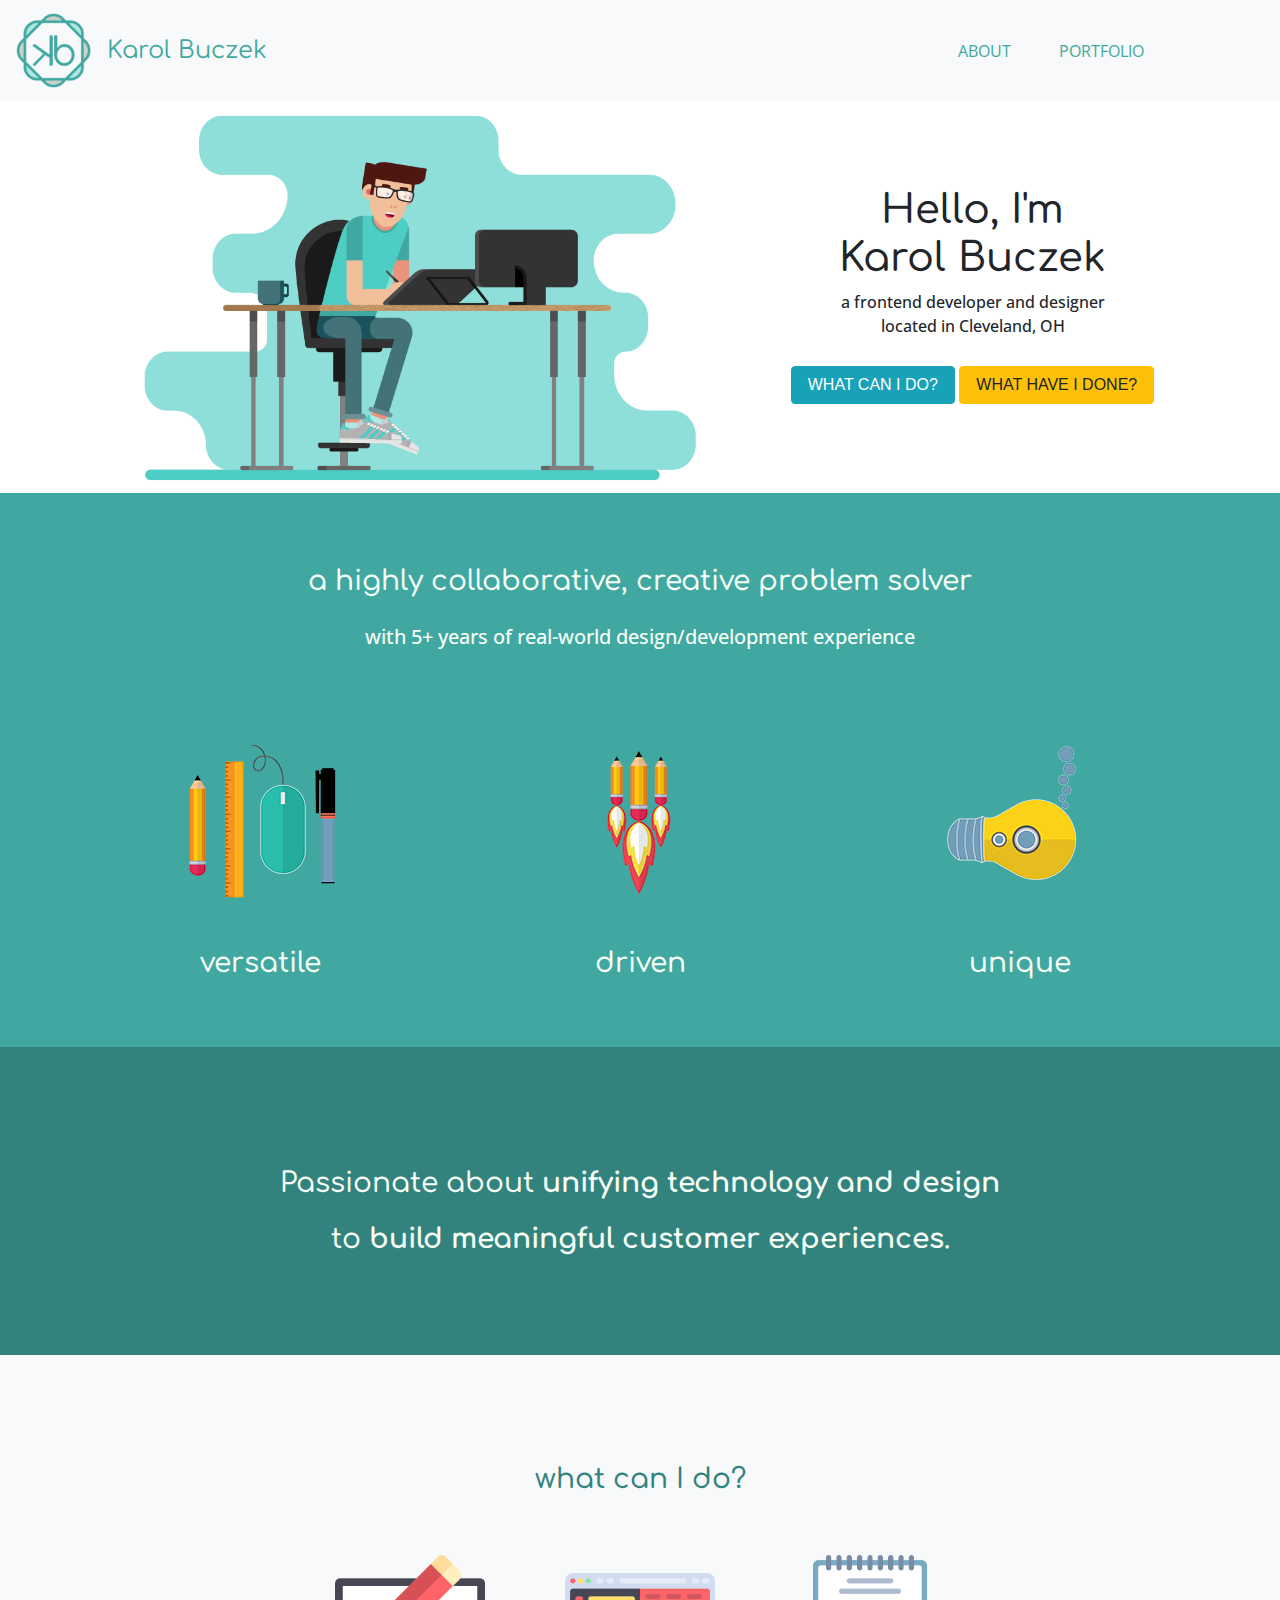
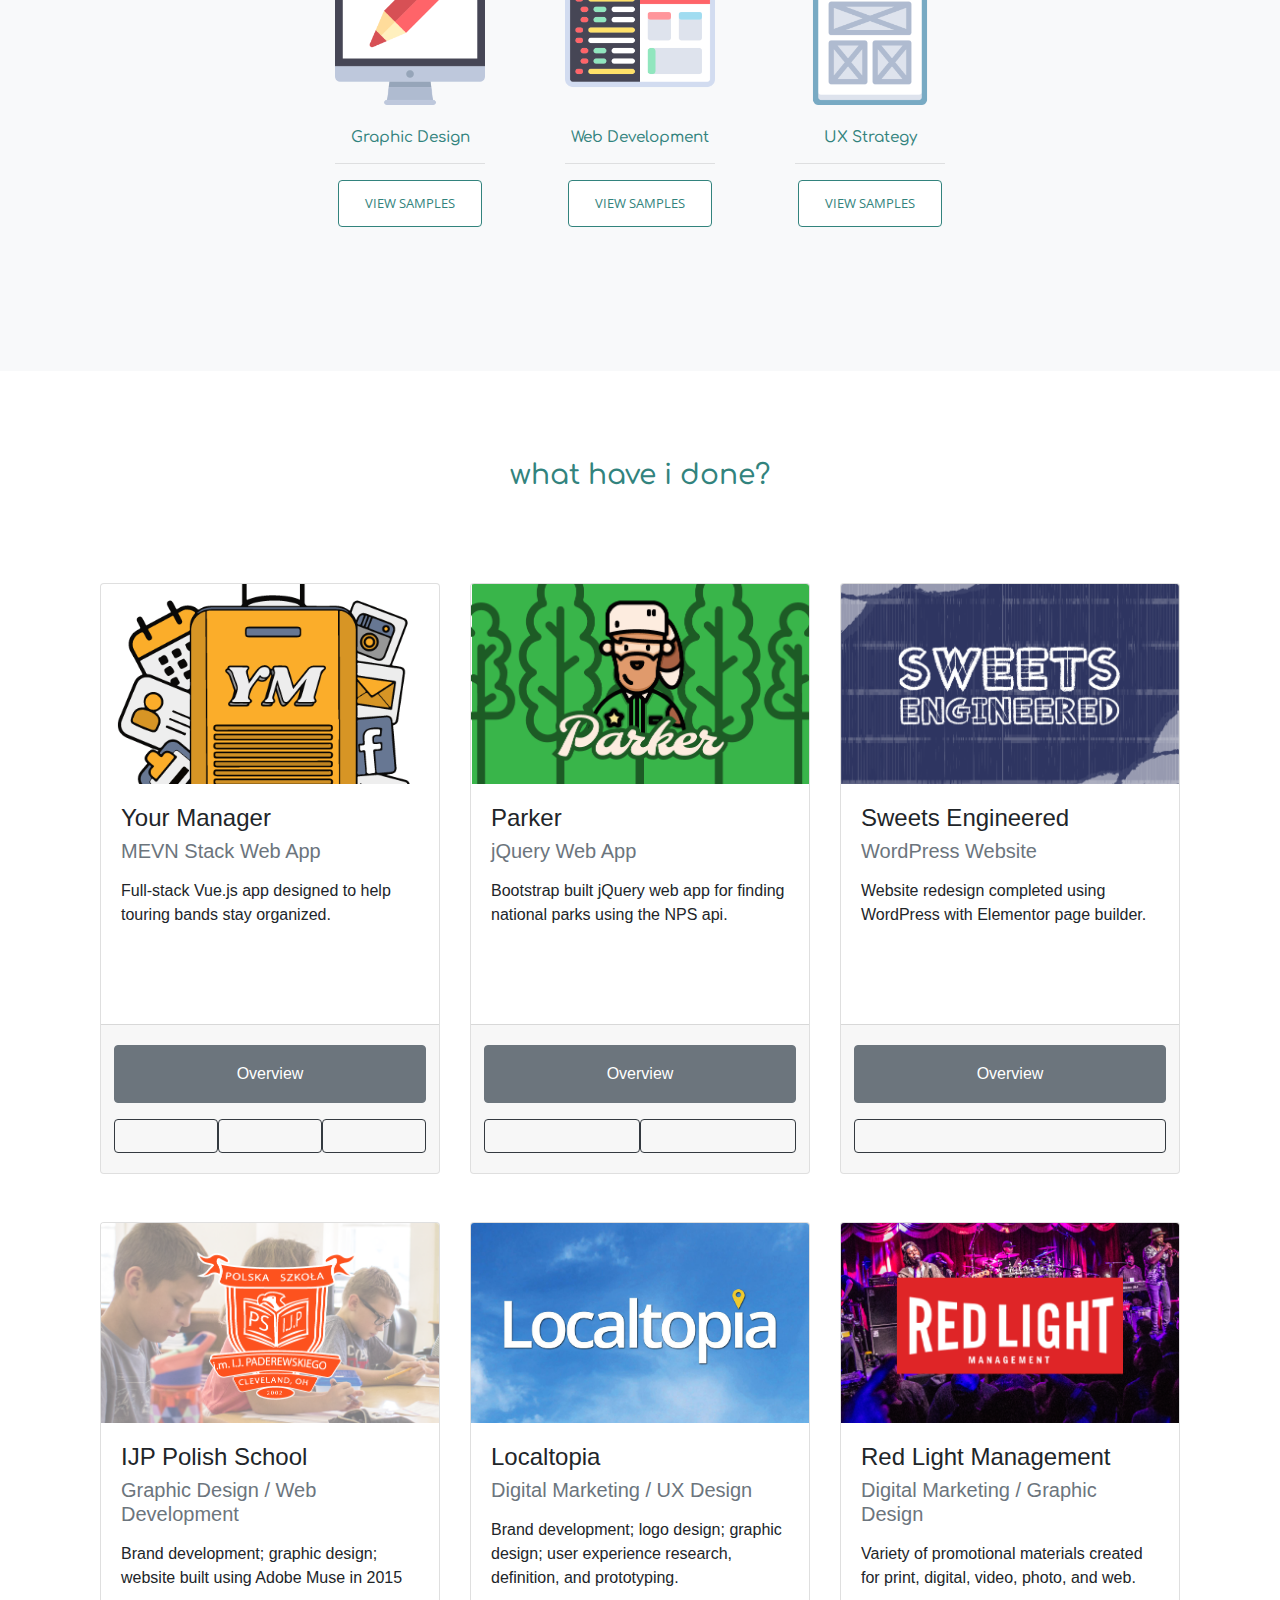
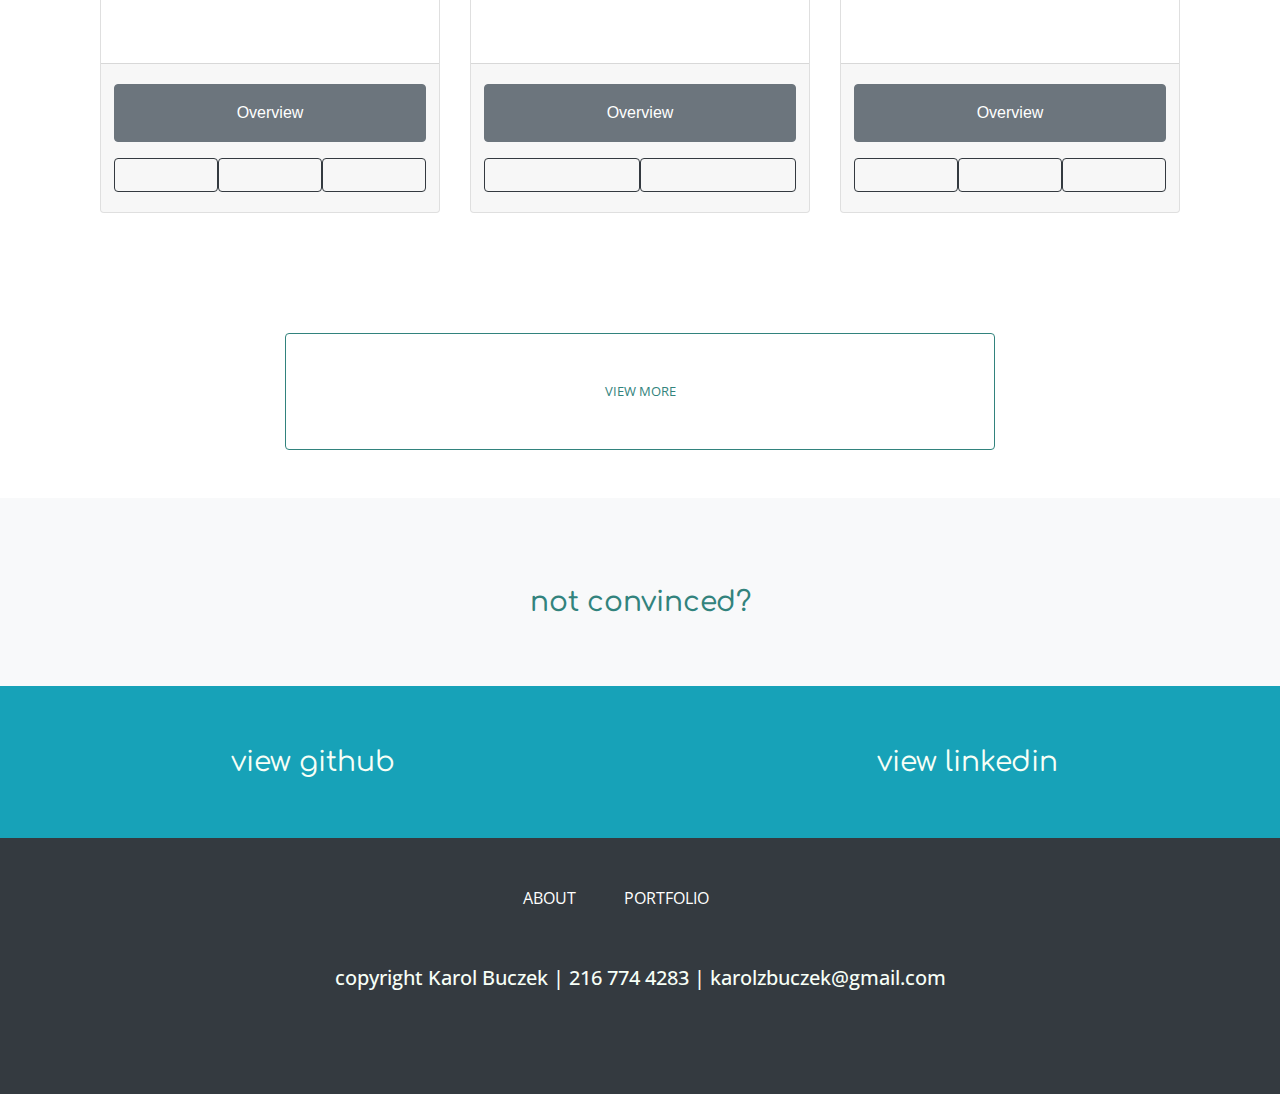
==== commit f7cd8082: "fix-splash-text-font" ====
--- a/index.html
+++ b/index.html
@@ -57,7 +57,7 @@
                 <img class="ml-5" src="kb-landing.png" style="height:auto; width:90%;" alt="Karol Buczek Frontend Developer Cleveland">
             </div>
             <div class="col-lg-5 col-md-12 col-sm-12 py-md-3 text-center my-auto">
-                <h1 class="txt-comfortaa text-landing-heading">Hello, I'm<br>Karol Buczek</h1>
+                <h1 class="text-landing-heading">Hello, I'm<br>Karol Buczek</h1>
                 <h2 class="text-landing-subheading" style="line-height: 1.5em">
                     a frontend developer and designer<br>located in Cleveland, OH
                 </h2>
--- a/style.css
+++ b/style.css
@@ -137,6 +137,10 @@
     font-family: "Open Sans", sans-serif;
     font-size: .75em;
     text-transform: uppercase;
+}
+
+.text-landing-heading {
+    font-family: 'Comfortaa', cursive;
 }
 
 .text-landing-subheading {
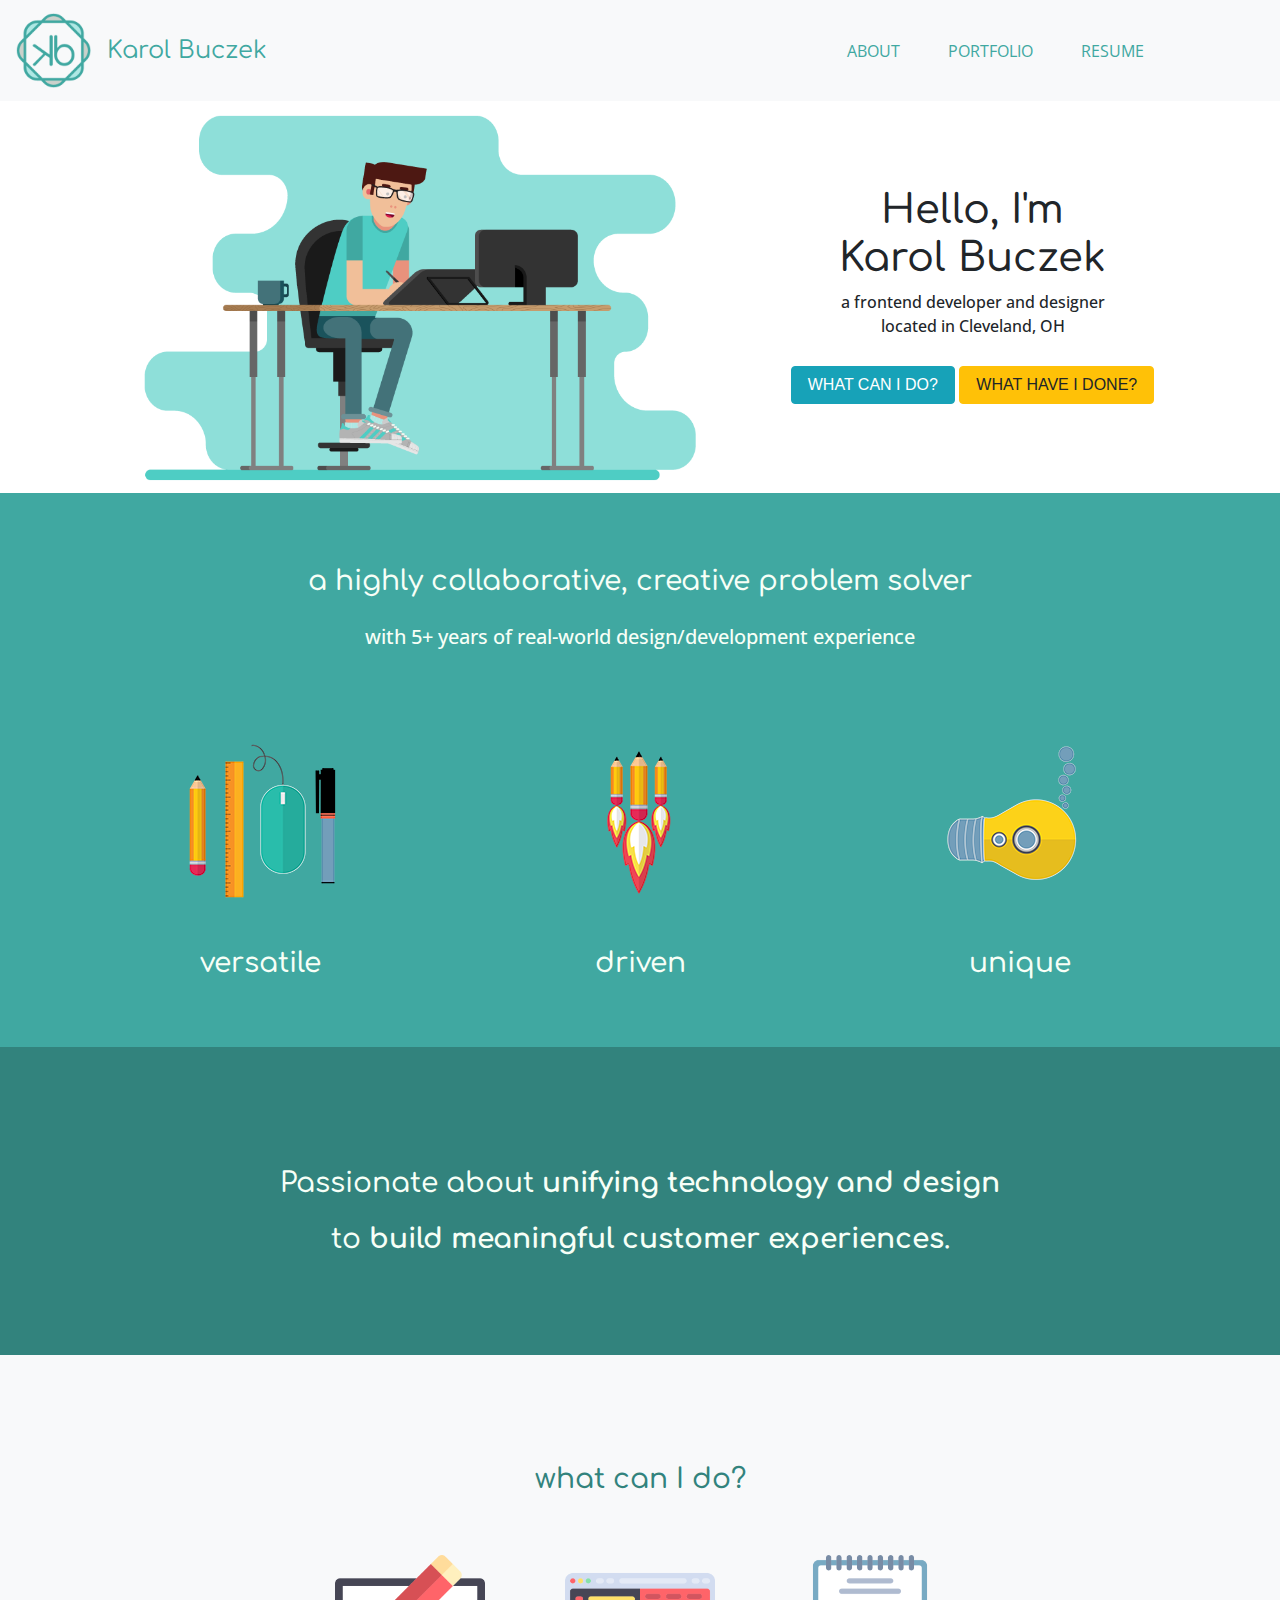
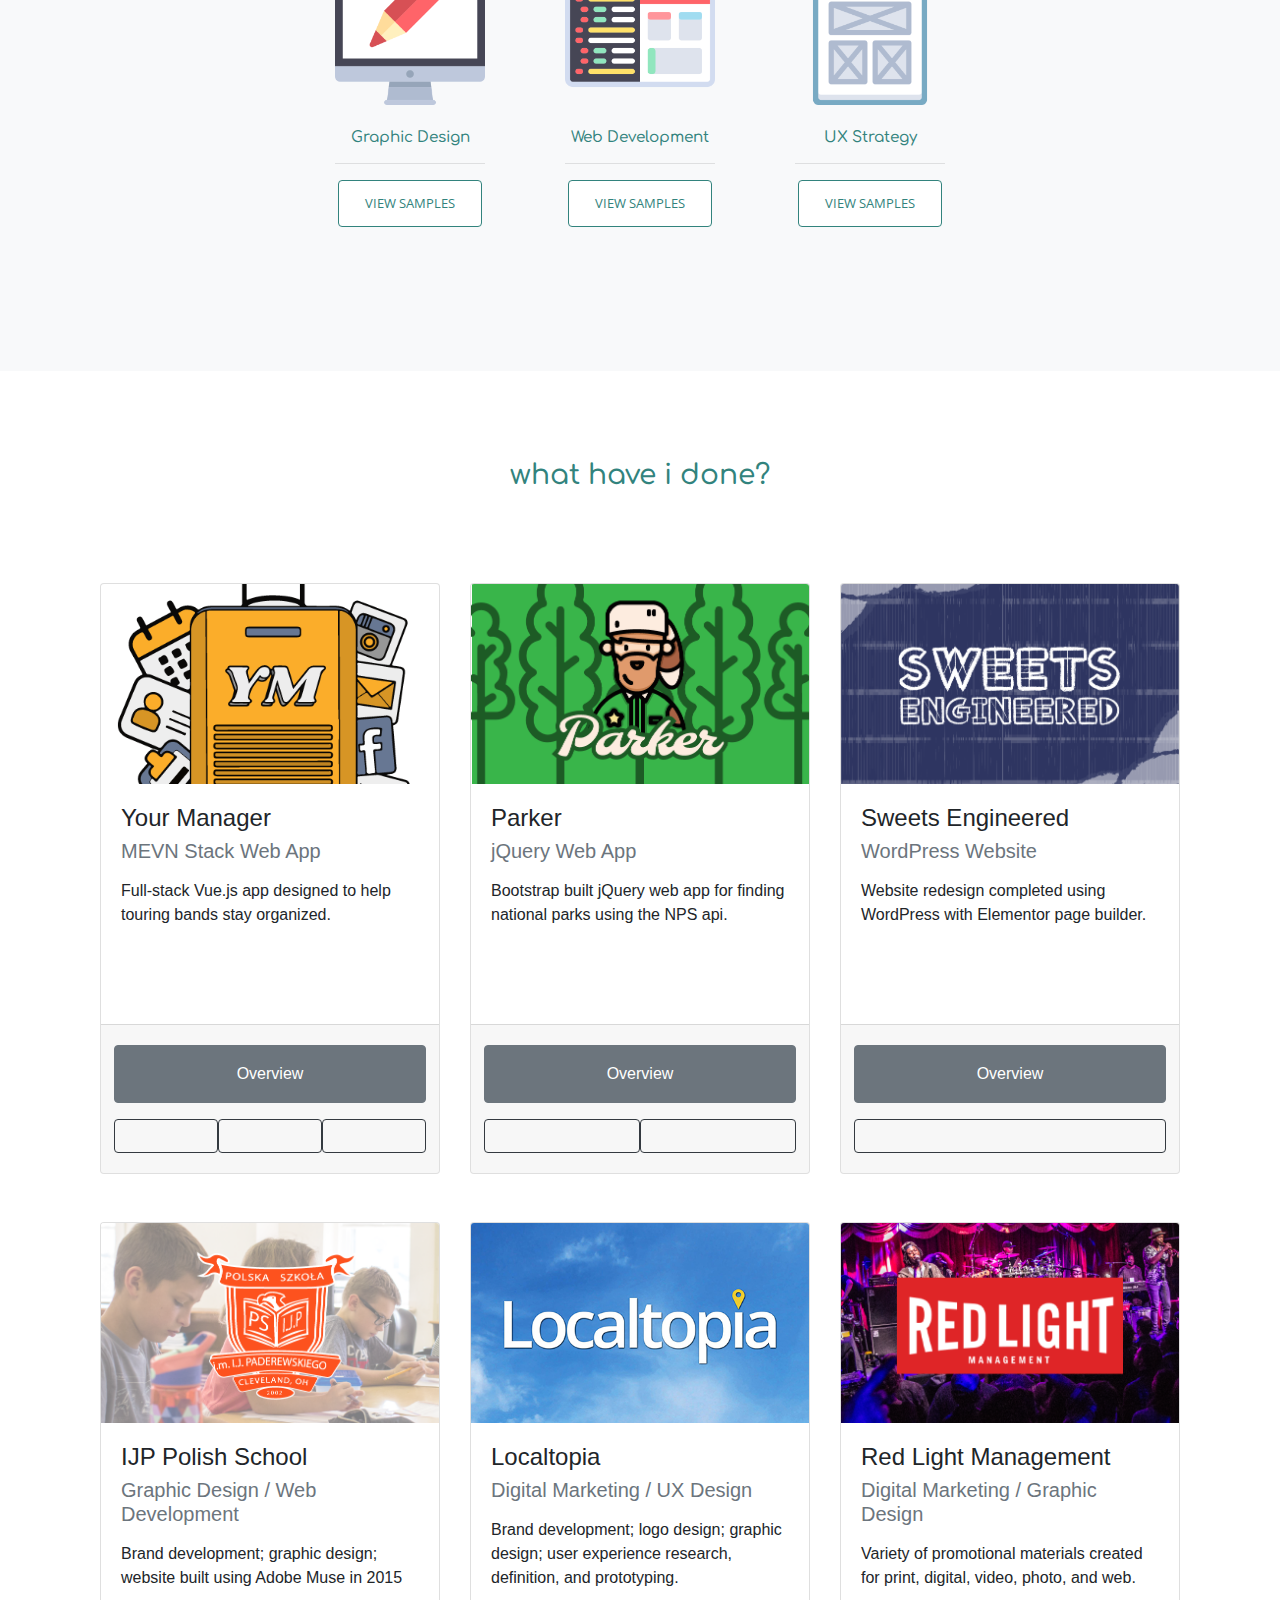
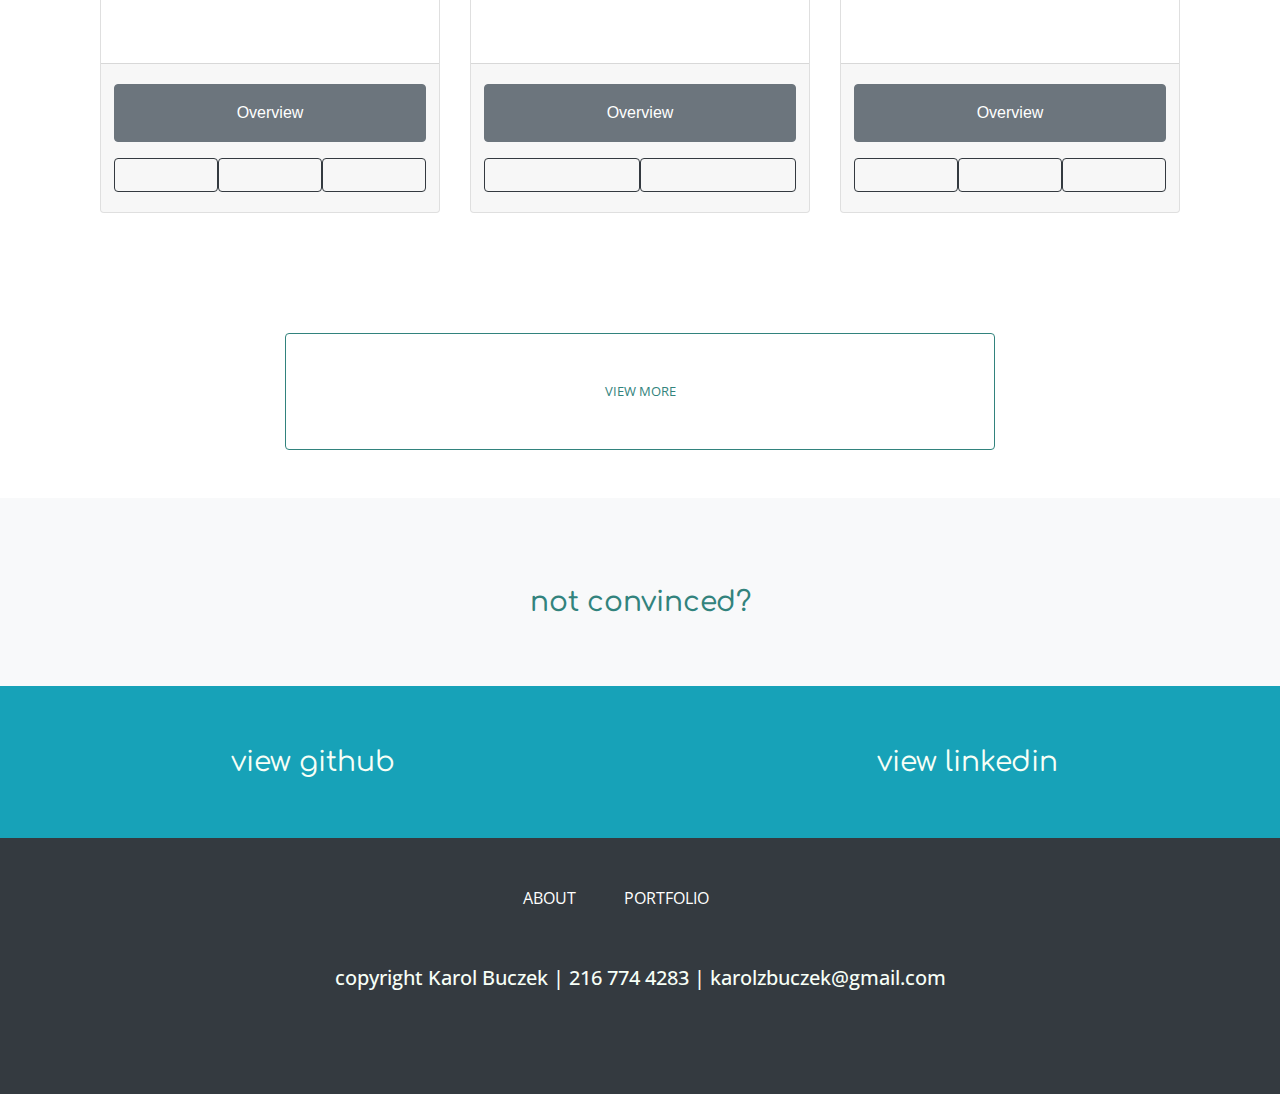
==== commit c022e109: "fix-nav-resume-link" ====
--- a/index.html
+++ b/index.html
@@ -5,6 +5,17 @@
     <meta charset="UTF-8">
     <meta name="viewport" content="width=device-width, initial-scale=1.0">
     <meta http-equiv="X-UA-Compatible" content="ie=edge">
+    <meta property="og:title" content="Karol Buczek - Frontend Developer">
+    <meta property="og:type" content="website">
+    <meta property="og:description" content="Frontend Developer and Designer with 5+ years of experience.">
+    <meta property="og:url" content="http://www.karolbuczek.com">
+    <meta property="og:image" content="http://www.karolbuczek.com/logo-square-200px.png">
+    <meta property="og:image:type" content="image/png">
+    <meta property="og:image:width" content="200">
+    <meta property="og:image:height" content="200">
+    <meta name="description" content="Frontend Developer and Designer with 5+ years of experience">
+    <meta name="keywords" content="Design,Development,Digital Marketing,Frontend,UX">
+    <meta name="author" content="Karol Buczek">
     <!-- Bootstrap -->
     <link rel="stylesheet" href="https://stackpath.bootstrapcdn.com/bootstrap/4.3.1/css/bootstrap.min.css">
     <!-- Google Fonts -->
@@ -15,6 +26,10 @@
     <link rel="stylesheet" href="https://use.fontawesome.com/releases/v5.7.2/css/all.css" integrity="sha384-fnmOCqbTlWIlj8LyTjo7mOUStjsKC4pOpQbqyi7RrhN7udi9RwhKkMHpvLbHG9Sr" crossorigin="anonymous">
     <!-- CSS -->
     <link rel="stylesheet" href="style.css">
+    <!-- favicon -->
+    <link rel="shortcut icon" href="favicon.ico" type="image/x-icon">
+    <link rel="icon" href="favicon.ico" type="image/x-icon">
+
     <title>Karol Buczek - Frontend Developer and Designer</title>
 </head>
 
@@ -37,9 +52,10 @@
                 <li class="navi-item">
                     <a class="navi-link" href="#portfolio">PORTFOLIO</a>
                 </li>
-                <!-- <li class="navi-item">
-                    <p class="navi-link" data-toggle="modal" data-target="#resumeModal">RESUME</button>
-                </li> -->
+                <li class="navi-item">
+                    <a href="http://www.karolbuczek.com/kb-resume-spring19.pdf" target="_blank" class="navi-link">RESUME</a>
+                    <!-- <p class="navi-link" data-toggle="modal" data-target="#resumeModal">RESUME</button> -->
+                </li>
                 <li class="navi-item">
                     <a class="navi-link" href="https://github.com/tallkarol?tab=repositories" target="_blank"><i class="fab fa-github"></i></a>
                 </li>
